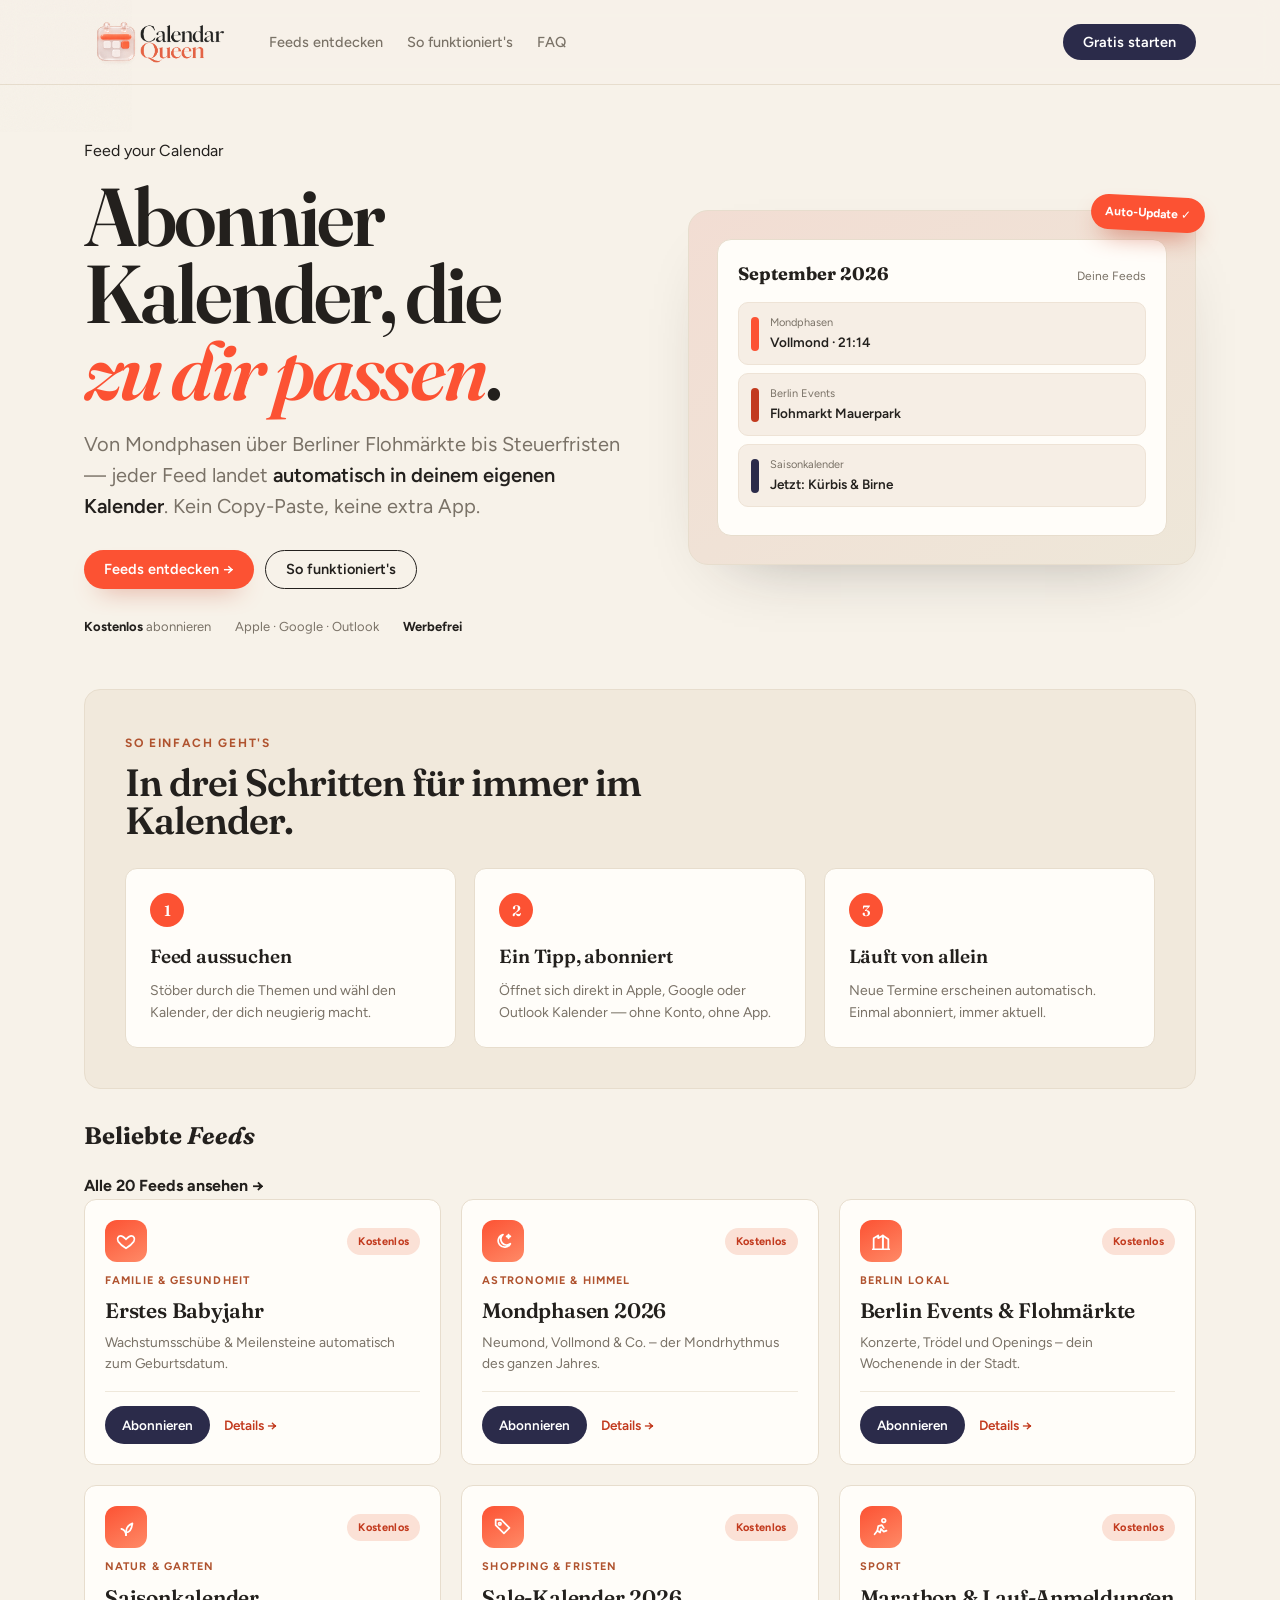
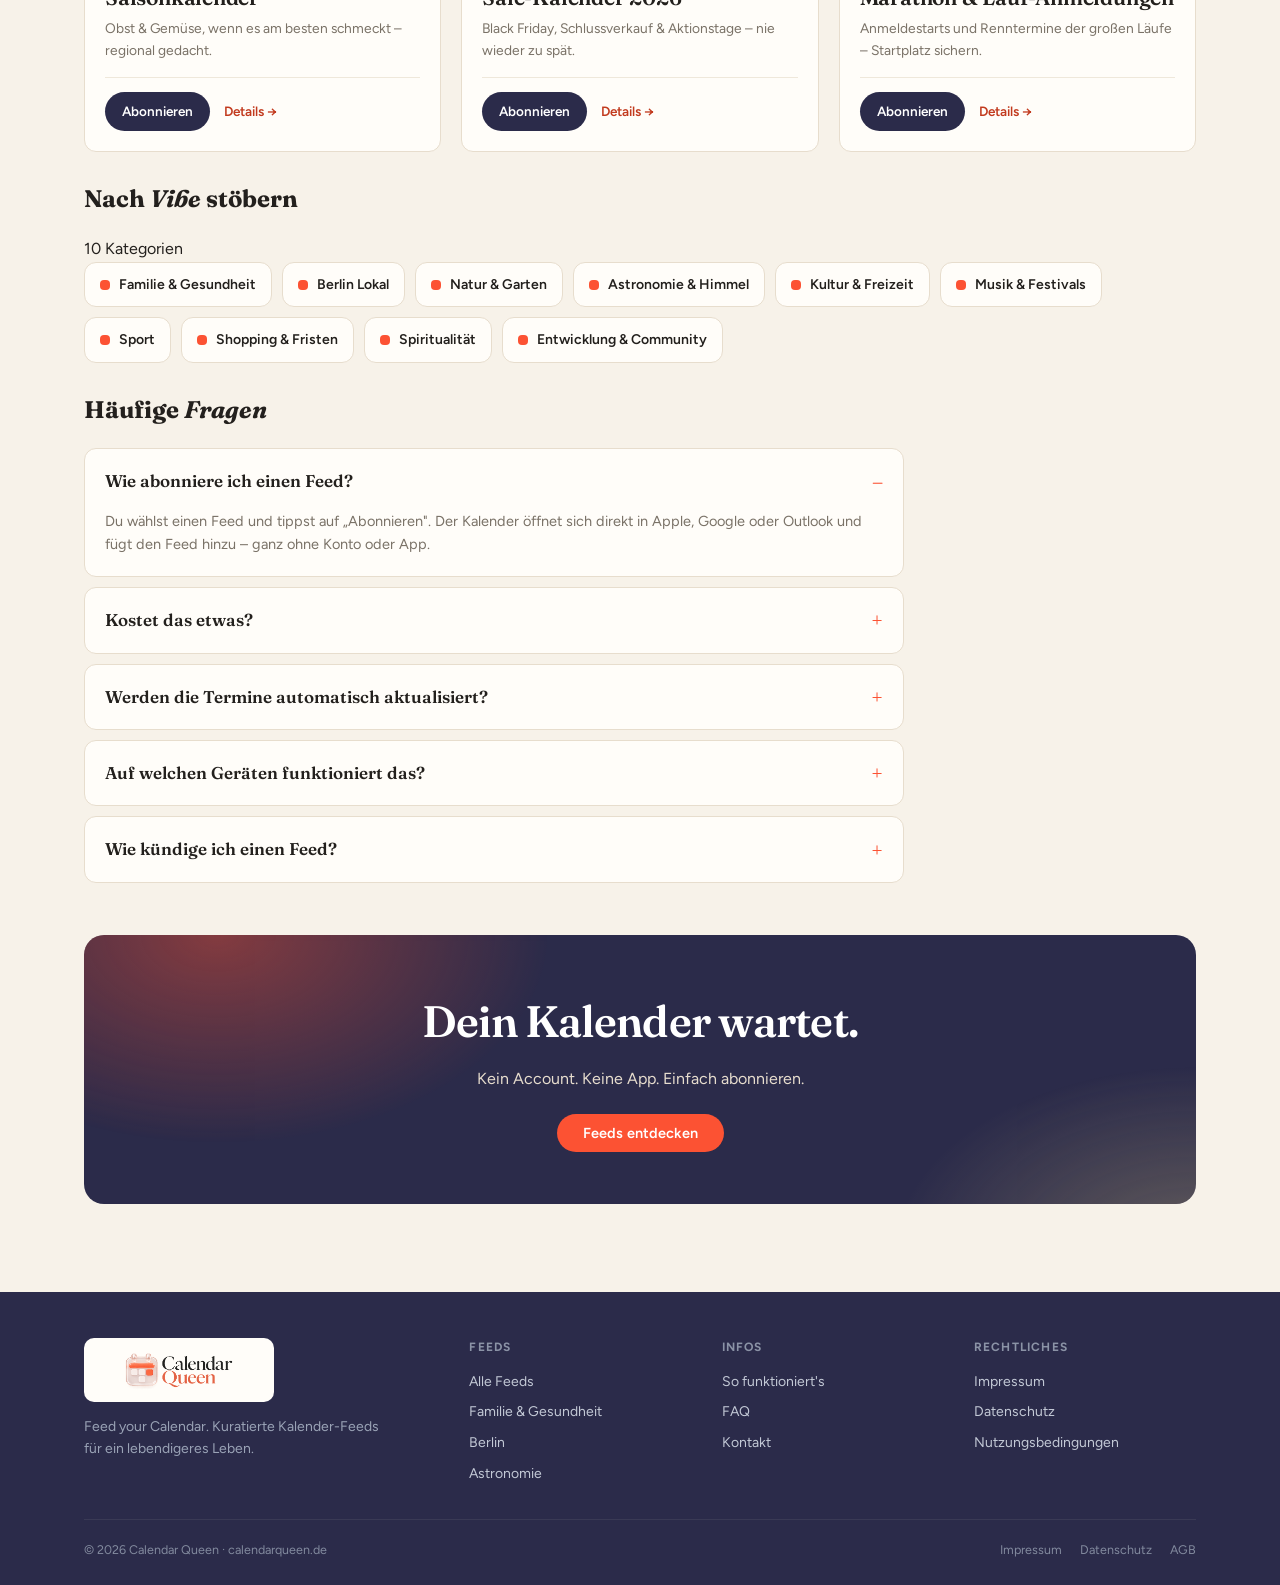
==== index.html @ 08e195e8 "update design to cream" ====
<!doctype html>
<html lang="de">
<head>
<meta charset="utf-8">
<meta name="viewport" content="width=device-width, initial-scale=1">
<title>Calendar Queen — Feed your Calendar</title>
<meta name="description" content="Calendar Queen: kuratierte, themenbezogene Kalender-Feeds zum Abonnieren – automatisch in Apple, Google oder Outlook Kalender.">
<link rel="preconnect" href="https://fonts.googleapis.com">
<link rel="preconnect" href="https://fonts.gstatic.com" crossorigin>
<link rel="stylesheet" href="https://fonts.googleapis.com/css2?family=Fraunces:ital,opsz,wght@0,9..144,400..600;1,9..144,400&family=Figtree:wght@400;500;600;700&display=swap">
<link rel="stylesheet" href="assets/style.css">
</head>
<body>

<header class="top">
  <div class="wrap top-in">
    <a class="brand" href="index.html"><img class="lockup" src="assets/logo.png" alt="Calendar Queen"></a>
    <nav class="main">
      <a href="feeds.html">Feeds entdecken</a>
      <a href="#how">So funktioniert's</a>
      <a href="#faq">FAQ</a>
    </nav>
    <span class="headcta"><a class="btn btn-indigo" href="feeds.html">Gratis starten</a></span>
  </div>
</header>

<!-- HERO -->
<section class="home-hero">
  <div class="wrap grid2">
    <div>
      <span class="eyebrow">Feed your Calendar</span>
      <h1>Abonnier Kalender, die <em>zu dir passen</em>.</h1>
      <p class="lede">Von Mondphasen über Berliner Flohmärkte bis Steuerfristen — jeder Feed landet <b>automatisch in deinem eigenen Kalender</b>. Kein Copy-Paste, keine extra App.</p>
      <div class="cta-row">
        <a class="btn btn-coral" href="feeds.html">Feeds entdecken →</a>
        <a class="btn btn-ghost" href="#how">So funktioniert's</a>
      </div>
      <div class="trust">
        <span><b>Kostenlos</b> abonnieren</span>
        <span>Apple · Google · Outlook</span>
        <span><b>Werbefrei</b></span>
      </div>
    </div>
    <div class="hero-visual">
      <span class="float">Auto-Update ✓</span>
      <div class="mini-cal">
        <div class="mc-head"><b>September 2026</b><span>Deine Feeds</span></div>
        <div class="ev"><span class="swatch" style="background:var(--coral)"></span><div><small>Mondphasen</small><p>Vollmond · 21:14</p></div></div>
        <div class="ev"><span class="swatch" style="background:var(--coral-ink)"></span><div><small>Berlin Events</small><p>Flohmarkt Mauerpark</p></div></div>
        <div class="ev"><span class="swatch" style="background:var(--indigo)"></span><div><small>Saisonkalender</small><p>Jetzt: Kürbis &amp; Birne</p></div></div>
      </div>
    </div>
  </div>
</section>

<!-- HOW -->
<section class="sec" id="how" style="padding-top:16px;">
  <div class="wrap">
    <div class="how">
      <div class="lead">
        <span class="kick">So einfach geht's</span>
        <h2 class="serif">In drei Schritten für immer im Kalender.</h2>
      </div>
      <div class="steps">
        <div class="step"><div class="num">1</div><h4>Feed aussuchen</h4><p>Stöber durch die Themen und wähl den Kalender, der dich neugierig macht.</p></div>
        <div class="step"><div class="num">2</div><h4>Ein Tipp, abonniert</h4><p>Öffnet sich direkt in Apple, Google oder Outlook Kalender — ohne Konto, ohne App.</p></div>
        <div class="step"><div class="num">3</div><h4>Läuft von allein</h4><p>Neue Termine erscheinen automatisch. Einmal abonniert, immer aktuell.</p></div>
      </div>
    </div>
  </div>
</section>

<!-- FEED PREVIEW -->
<section class="sec" style="padding-top:8px;">
  <div class="wrap">
    <div class="sec-head">
      <h2 class="serif">Beliebte <em>Feeds</em></h2>
      <a class="count" href="feeds.html"><b>Alle 20 Feeds ansehen →</b></a>
    </div>
    <div class="grid">
      <a class="fc" href="feed-detail.html">
        <div class="fc-top"><div class="fc-ico"><svg viewBox="0 0 24 24"><path d="M12 20s-6-3.8-8.5-7.5C1.8 9.7 3.3 6.5 6.4 6.5c1.8 0 3 1.2 5.6 3.6 2.6-2.4 3.8-3.6 5.6-3.6 3.1 0 4.6 3.2 2.9 6C18 16.2 12 20 12 20z"/></svg></div><span class="badge">Kostenlos</span></div>
        <span class="fc-cat">Familie &amp; Gesundheit</span><h3 class="serif">Erstes Babyjahr</h3>
        <p>Wachstumsschübe &amp; Meilensteine automatisch zum Geburtsdatum.</p>
        <div class="fc-actions"><span class="btn-sub">Abonnieren</span><span class="details">Details →</span></div>
      </a>
      <a class="fc" href="feeds.html">
        <div class="fc-top"><div class="fc-ico"><svg viewBox="0 0 24 24"><path d="M20 15a7 7 0 1 1-8-10 6 6 0 0 0 8 10z"/><path d="M18 5l.6 1.4L20 7l-1.4.6L18 9l-.6-1.4L16 7l1.4-.6z"/></svg></div><span class="badge">Kostenlos</span></div>
        <span class="fc-cat">Astronomie &amp; Himmel</span><h3 class="serif">Mondphasen 2026</h3>
        <p>Neumond, Vollmond &amp; Co. – der Mondrhythmus des ganzen Jahres.</p>
        <div class="fc-actions"><span class="btn-sub">Abonnieren</span><span class="details">Details →</span></div>
      </a>
      <a class="fc" href="feeds.html">
        <div class="fc-top"><div class="fc-ico"><svg viewBox="0 0 24 24"><path d="M4 21V9l5-3v3l5-3v15"/><path d="M14 21V6l6 4v11"/><path d="M3 21h18"/></svg></div><span class="badge">Kostenlos</span></div>
        <span class="fc-cat">Berlin Lokal</span><h3 class="serif">Berlin Events &amp; Flohmärkte</h3>
        <p>Konzerte, Trödel und Openings – dein Wochenende in der Stadt.</p>
        <div class="fc-actions"><span class="btn-sub">Abonnieren</span><span class="details">Details →</span></div>
      </a>
      <a class="fc" href="feeds.html">
        <div class="fc-top"><div class="fc-ico"><svg viewBox="0 0 24 24"><path d="M12 21c0-6 0-10 7-13-1 8-4 10-7 10z"/><path d="M12 21c0-4-2-6-5-7"/></svg></div><span class="badge">Kostenlos</span></div>
        <span class="fc-cat">Natur &amp; Garten</span><h3 class="serif">Saisonkalender</h3>
        <p>Obst &amp; Gemüse, wenn es am besten schmeckt – regional gedacht.</p>
        <div class="fc-actions"><span class="btn-sub">Abonnieren</span><span class="details">Details →</span></div>
      </a>
      <a class="fc" href="feeds.html">
        <div class="fc-top"><div class="fc-ico"><svg viewBox="0 0 24 24"><path d="M4 4h6l9 9-6 6-9-9z"/><circle cx="8.5" cy="8.5" r="1.4"/></svg></div><span class="badge">Kostenlos</span></div>
        <span class="fc-cat">Shopping &amp; Fristen</span><h3 class="serif">Sale-Kalender 2026</h3>
        <p>Black Friday, Schlussverkauf &amp; Aktionstage – nie wieder zu spät.</p>
        <div class="fc-actions"><span class="btn-sub">Abonnieren</span><span class="details">Details →</span></div>
      </a>
      <a class="fc" href="feeds.html">
        <div class="fc-top"><div class="fc-ico"><svg viewBox="0 0 24 24"><circle cx="15" cy="5" r="2"/><path d="M5 20l3-4 3 2 1-4 3 3 3-1"/><path d="M8 16l1-5 4-1 2 3"/></svg></div><span class="badge">Kostenlos</span></div>
        <span class="fc-cat">Sport</span><h3 class="serif">Marathon &amp; Lauf-Anmeldungen</h3>
        <p>Anmeldestarts und Renntermine der großen Läufe – Startplatz sichern.</p>
        <div class="fc-actions"><span class="btn-sub">Abonnieren</span><span class="details">Details →</span></div>
      </a>
    </div>
  </div>
</section>

<!-- CATEGORIES -->
<section class="sec" style="padding-top:8px;">
  <div class="wrap">
    <div class="sec-head"><h2 class="serif">Nach <em>Vibe</em> stöbern</h2><span class="count">10 Kategorien</span></div>
    <div class="catrow">
      <a class="cat" href="feeds.html"><span class="dot"></span><span>Familie &amp; Gesundheit</span></a>
      <a class="cat" href="feeds.html"><span class="dot"></span><span>Berlin Lokal</span></a>
      <a class="cat" href="feeds.html"><span class="dot"></span><span>Natur &amp; Garten</span></a>
      <a class="cat" href="feeds.html"><span class="dot"></span><span>Astronomie &amp; Himmel</span></a>
      <a class="cat" href="feeds.html"><span class="dot"></span><span>Kultur &amp; Freizeit</span></a>
      <a class="cat" href="feeds.html"><span class="dot"></span><span>Musik &amp; Festivals</span></a>
      <a class="cat" href="feeds.html"><span class="dot"></span><span>Sport</span></a>
      <a class="cat" href="feeds.html"><span class="dot"></span><span>Shopping &amp; Fristen</span></a>
      <a class="cat" href="feeds.html"><span class="dot"></span><span>Spiritualität</span></a>
      <a class="cat" href="feeds.html"><span class="dot"></span><span>Entwicklung &amp; Community</span></a>
    </div>
  </div>
</section>

<!-- FAQ -->
<section class="sec" id="faq" style="padding-top:8px;">
  <div class="wrap">
    <div class="sec-head"><h2 class="serif">Häufige <em>Fragen</em></h2></div>
    <div class="faq">
      <details open><summary>Wie abonniere ich einen Feed?</summary><p>Du wählst einen Feed und tippst auf „Abonnieren". Der Kalender öffnet sich direkt in Apple, Google oder Outlook und fügt den Feed hinzu – ganz ohne Konto oder App.</p></details>
      <details><summary>Kostet das etwas?</summary><p>Nein. Alle Feeds von Calendar Queen sind kostenlos abonnierbar und werbefrei.</p></details>
      <details><summary>Werden die Termine automatisch aktualisiert?</summary><p>Ja. Sobald du einen Feed abonniert hast, erscheinen neue und aktualisierte Termine automatisch in deinem Kalender – du musst nichts weiter tun.</p></details>
      <details><summary>Auf welchen Geräten funktioniert das?</summary><p>Überall, wo dein Kalender läuft: iPhone, iPad, Mac, Android, Windows und im Web. Ein einmal abonnierter Feed synchronisiert sich über all deine Geräte.</p></details>
      <details><summary>Wie kündige ich einen Feed?</summary><p>Du entfernst den abonnierten Kalender einfach in den Einstellungen deiner Kalender-App. Es entstehen keine Kosten und keine Kündigungsfristen.</p></details>
    </div>
  </div>
</section>

<!-- CTA -->
<section class="sec" style="padding-block:8px 44px;">
  <div class="wrap">
    <div class="cta">
      <h2 class="serif">Dein Kalender wartet.</h2>
      <p>Kein Account. Keine App. Einfach abonnieren.</p>
      <a class="btn btn-coral" href="feeds.html">Feeds entdecken</a>
    </div>
  </div>
</section>

<footer class="site">
  <div class="wrap">
    <div class="fgrid">
      <div>
        <div class="brand"><img class="lockup" src="assets/logo.png" alt="Calendar Queen"></div>
        <p class="tag">Feed your Calendar. Kuratierte Kalender-Feeds für ein lebendigeres Leben.</p>
      </div>
      <div><h4>Feeds</h4><ul><li><a href="feeds.html">Alle Feeds</a></li><li><a href="feeds.html">Familie &amp; Gesundheit</a></li><li><a href="feeds.html">Berlin</a></li><li><a href="feeds.html">Astronomie</a></li></ul></div>
      <div><h4>Infos</h4><ul><li><a href="#how">So funktioniert's</a></li><li><a href="#faq">FAQ</a></li><li><a href="mailto:hallo@calendarqueen.de">Kontakt</a></li></ul></div>
      <div><h4>Rechtliches</h4><ul><li><a href="impressum.html">Impressum</a></li><li><a href="datenschutz.html">Datenschutz</a></li><li><a href="nutzungsbedingungen.html">Nutzungsbedingungen</a></li></ul></div>
    </div>
    <div class="fbottom">
      <span>© 2026 Calendar Queen · calendarqueen.de</span>
      <nav><a href="impressum.html">Impressum</a><a href="datenschutz.html">Datenschutz</a><a href="nutzungsbedingungen.html">AGB</a></nav>
    </div>
  </div>
</footer>

</body>
</html>
---- assets/style.css ----
:root{
    --bg:#f7f2e9; --surface:#fffdf9;
    --ink:#23201d; --muted:#7a7267;
    --coral:#fc5233; --coral-ink:#c23a1e; --coral-pale:#fbe1d6;
    --indigo:#2b2b4a;
    --accent-ink:#b0532f;
    --hair:#e7ddcd; --line:#efe8db;
    --grain:url("data:image/svg+xml,%3Csvg xmlns='http://www.w3.org/2000/svg'%3E%3Cfilter id='n'%3E%3CfeTurbulence type='fractalNoise' baseFrequency='0.9' numOctaves='2' stitchTiles='stitch'/%3E%3C/filter%3E%3Crect width='120' height='120' filter='url(%23n)'/%3E%3C/svg%3E");
  }
  *{box-sizing:border-box;}
  html{scroll-behavior:smooth;}
  body{margin:0;background:var(--bg);color:var(--ink);font-family:"Figtree",system-ui,sans-serif;line-height:1.55;-webkit-font-smoothing:antialiased;}
  body::after{content:"";position:fixed;inset:0;pointer-events:none;z-index:9999;opacity:.035;mix-blend-mode:multiply;background:var(--grain);}
  a{color:inherit;text-decoration:none;}
  img{max-width:100%;}
  .wrap{max-width:1160px;margin:0 auto;padding-inline:24px;}
  .serif{font-family:"Fraunces",Georgia,serif;}
  :focus-visible{outline:2.5px solid var(--coral);outline-offset:3px;border-radius:4px;}

  .btn{display:inline-flex;align-items:center;justify-content:center;gap:.5em;font-weight:600;font-size:14.5px;padding:11px 20px;border-radius:999px;border:none;cursor:pointer;font-family:inherit;line-height:1;}
  .btn-indigo{background:var(--indigo);color:#fff;}
  .btn-ghost{background:transparent;border:1.5px solid var(--ink);color:var(--ink);}
  .btn-ghost:hover{background:var(--ink);color:var(--bg);}

  /* Header */
  header.top{position:sticky;top:0;z-index:40;background:color-mix(in srgb,var(--bg) 86%,transparent);backdrop-filter:blur(10px);-webkit-backdrop-filter:blur(10px);border-bottom:1px solid var(--hair);}
  .top-in{display:flex;align-items:center;gap:16px;height:84px;}
  .brand{display:flex;align-items:center;}
  .brand .lockup{height:60px;width:auto;display:block;}
  nav.main{display:flex;gap:24px;margin-left:16px;font-size:14.5px;font-weight:500;color:var(--muted);}
  nav.main a.active{color:var(--ink);font-weight:600;}
  nav.main a:hover{color:var(--ink);}
  .headcta{margin-left:auto;}

  /* Hero */
  .hero{padding-block:56px 20px;max-width:820px;}
  .hero .eyebrow{font-size:12px;letter-spacing:.2em;text-transform:uppercase;font-weight:700;color:var(--accent-ink);margin:0 0 16px;display:inline-flex;align-items:center;gap:10px;}
  .hero .eyebrow::before{content:"";width:26px;height:2px;background:var(--coral);border-radius:2px;}
  .hero h1{font-family:"Fraunces",serif;font-weight:600;font-size:clamp(44px,7vw,84px);line-height:.96;letter-spacing:-.03em;margin:0 0 18px;text-wrap:balance;}
  .hero h1 em{font-style:italic;color:var(--coral);}
  .hero p.lede{font-size:clamp(17px,2.1vw,21px);color:var(--muted);max-width:40ch;margin:0 0 26px;}
  .searchbar{display:flex;align-items:center;gap:12px;max-width:560px;background:var(--surface);border:1.5px solid var(--ink);border-radius:999px;padding:9px 9px 9px 22px;}
  .searchbar:focus-within{border-color:var(--coral);}
  .searchbar svg{color:var(--ink);flex:none;}
  .searchbar input{flex:1;border:none;outline:none;background:transparent;font:inherit;font-size:16px;color:var(--ink);min-width:0;}
  .searchbar input::placeholder{color:#a49a8c;}
  .searchbar .btn{padding:11px 22px;}

  /* Jump chips */
  .jumpbar{position:sticky;top:84px;z-index:30;background:color-mix(in srgb,var(--bg) 90%,transparent);backdrop-filter:blur(8px);-webkit-backdrop-filter:blur(8px);border-bottom:1px solid var(--line);margin-top:20px;}
  .chips{display:flex;gap:9px;overflow-x:auto;padding-block:14px;scrollbar-width:none;}
  .chips::-webkit-scrollbar{display:none;}
  .chip{white-space:nowrap;font-size:13.5px;font-weight:600;padding:8px 15px;border-radius:999px;background:transparent;border:1.5px solid var(--hair);color:var(--muted);cursor:pointer;transition:all .14s ease;}
  .chip:hover{border-color:var(--ink);color:var(--ink);}
  .chip.on{background:var(--ink);border-color:var(--ink);color:var(--bg);}

  /* Section */
  .rowsec{padding-block:40px 8px;scroll-margin-top:158px;}
  .rowsec.hidden{display:none;}
  .row-head{margin-bottom:20px;}
  .row-head .rnum{font-family:"Fraunces",serif;font-size:13px;font-weight:600;color:var(--accent-ink);letter-spacing:.06em;text-transform:uppercase;}
  .row-head h2{font-family:"Fraunces",serif;font-weight:600;font-size:clamp(24px,3vw,36px);letter-spacing:-.02em;margin:4px 0 0;line-height:1;}
  .row-head .rsub{color:var(--muted);font-size:15px;margin:8px 0 0;max-width:56ch;}

  .egrid{display:grid;grid-template-columns:repeat(3,1fr);gap:20px;}
  .feat{display:grid;grid-template-columns:1.5fr 1fr;gap:20px;}
  .feat-col{display:grid;grid-template-rows:1fr 1fr;gap:20px;}

  /* Editorial card */
  .ec{display:flex;flex-direction:column;background:var(--surface);border:1px solid var(--hair);border-radius:12px;overflow:hidden;transition:transform .18s ease,border-color .18s ease;}
  .ec:hover{transform:translateY(-3px);border-color:var(--ink);}
  .ec .illu{position:relative;aspect-ratio:16/10;overflow:hidden;}
  .ec .illu svg{position:absolute;inset:0;width:100%;height:100%;transition:transform .3s ease;}
  .ec:hover .illu svg{transform:scale(1.045);}
  .ec .illu::after{content:"";position:absolute;inset:0;background:var(--grain);opacity:.11;mix-blend-mode:multiply;pointer-events:none;}
  .ec-body{padding:18px 20px 18px;display:flex;flex-direction:column;gap:7px;flex:1;}
  .ec-cat{font-size:11px;letter-spacing:.1em;text-transform:uppercase;font-weight:700;color:var(--accent-ink);}
  .ec h3{font-family:"Fraunces",serif;font-weight:600;font-size:21px;letter-spacing:-.01em;margin:0;line-height:1.08;}
  .ec h3 a:hover{color:var(--coral);}
  .ec p{font-size:13.8px;color:var(--muted);margin:0;flex:1;}
  .ec-foot{display:flex;align-items:center;justify-content:space-between;gap:10px;margin-top:8px;}
  .ec-meta{font-size:12px;color:#a49a8c;font-weight:500;}
  .ec-add{font-size:13px;font-weight:700;color:var(--coral-ink);white-space:nowrap;}
  .ec-add:hover{color:var(--coral);}

  .ec--wide .illu{aspect-ratio:16/9;}
  .ec--wide .ec-body{padding:24px 26px 24px;}
  .ec--wide h3{font-size:clamp(24px,2.6vw,32px);}
  .ec--wide p{font-size:15px;max-width:44ch;}

  .ec--row{flex-direction:row;}
  .ec--row .illu{width:38%;flex:none;aspect-ratio:auto;min-height:100%;}
  .ec--row .ec-body{padding:16px 18px;}
  .ec--row h3{font-size:18px;}
  .ec--row p{font-size:13px;}

  @media (prefers-reduced-motion:reduce){ .ec,.ec .illu svg{transition:none;} }

  /* Empty / suggest / cta / footer */
  .empty{display:none;text-align:center;padding:60px 20px;color:var(--muted);}
  .empty.show{display:block;}
  .empty b{color:var(--ink);font-family:"Fraunces",serif;font-size:20px;display:block;margin-bottom:10px;}
  .empty a{color:var(--coral-ink);font-weight:700;cursor:pointer;text-decoration:underline;}

  .suggest{background:var(--surface);border:1px solid var(--hair);border-radius:16px;padding:34px 32px;display:flex;align-items:center;gap:24px;flex-wrap:wrap;margin-top:40px;}
  .suggest .stext{flex:1;min-width:240px;}
  .suggest h3{font-family:"Fraunces",serif;font-weight:600;font-size:24px;margin:0 0 6px;letter-spacing:-.01em;}
  .suggest p{margin:0;color:var(--muted);font-size:15px;}

  .cta{margin-block:44px;border-radius:20px;background:var(--indigo);color:#fff;padding:52px 40px;text-align:center;position:relative;overflow:hidden;}
  .cta::before{content:"";position:absolute;inset:0;opacity:.85;background:radial-gradient(50% 130% at 12% 0%,rgba(252,82,51,.5),transparent 60%),radial-gradient(46% 120% at 100% 120%,rgba(242,217,140,.35),transparent 60%);}
  .cta>*{position:relative;}
  .cta h2{font-family:"Fraunces",serif;font-weight:600;font-size:clamp(28px,4vw,44px);letter-spacing:-.02em;margin:0 0 12px;}
  .cta p{margin:0 auto 22px;color:#e7ddce;font-size:16px;max-width:40ch;}
  .cta .btn-coral{background:var(--coral);color:#fff;padding:12px 26px;border-radius:999px;font-weight:600;}

  footer.site{background:var(--indigo);color:#c3c9d6;padding-block:46px 26px;}
  footer.site .fgrid{display:grid;grid-template-columns:1.6fr 1fr 1fr 1fr;gap:30px;}
  footer.site .brand{margin-bottom:14px;display:flex;}
  footer.site .brand .lockup{height:52px;}
  footer.site .tag{font-size:14px;color:#9aa3b6;max-width:34ch;}
  footer.site h4{font-size:12px;letter-spacing:.1em;text-transform:uppercase;color:#8b93a6;margin:0 0 14px;}
  footer.site ul{list-style:none;margin:0;padding:0;display:flex;flex-direction:column;gap:9px;font-size:14px;}
  footer.site a:hover{color:#fff;}
  footer.site .fbottom{margin-top:34px;padding-top:20px;border-top:1px solid #3a3a55;display:flex;justify-content:space-between;gap:14px;flex-wrap:wrap;font-size:12.5px;color:#828a9e;}
  footer.site .fbottom nav{display:flex;gap:18px;}

  @media (max-width:900px){
    nav.main{display:none;}
    .egrid{grid-template-columns:repeat(2,1fr);}
    .feat{grid-template-columns:1fr;}
    .feat-col{grid-template-rows:none;grid-template-columns:1fr 1fr;}
    footer.site .fgrid{grid-template-columns:1fr 1fr;}
  }
  @media (max-width:560px){
    .wrap{padding-inline:16px;}
    .egrid{grid-template-columns:1fr;}
    .feat-col{grid-template-columns:1fr;}
    .ec--row{flex-direction:column;}
    .ec--row .illu{width:100%;aspect-ratio:16/10;min-height:0;}
    .top-in{height:66px;}
    .brand .lockup{height:42px;}
    .jumpbar{top:66px;}
    .headcta .btn{padding:9px 14px;font-size:13px;}
    footer.site .fgrid{grid-template-columns:1fr;}
  }


/* ===================================================================
   Calendar Queen — shared pages, adapted to the editorial feeds design
   =================================================================== */

/* Keep the supplied logo crisp at the new lockup proportions. */
.brand .lockup{object-fit:contain;object-position:left center;}

/* Homepage */
.home-hero{padding-block:54px 36px;}
.home-hero .grid2{display:grid;grid-template-columns:1.04fr .96fr;gap:54px;align-items:center;}
.home-hero h1{font-family:"Fraunces",serif;font-weight:600;font-size:clamp(46px,6.7vw,82px);line-height:.94;letter-spacing:-.035em;margin:14px 0 20px;text-wrap:balance;}
.home-hero h1 em{font-style:italic;color:var(--coral);}
.home-hero .lede{font-size:clamp(17px,2vw,20px);color:var(--muted);max-width:44ch;margin:0 0 28px;}
.home-hero .lede b{color:var(--ink);font-weight:600;}
.home-hero .cta-row{display:flex;gap:11px;flex-wrap:wrap;}
.home-hero .btn-coral{background:var(--coral);color:#fff;box-shadow:0 12px 26px -16px var(--coral-ink);}
.home-hero .btn-coral:hover{background:var(--coral-ink);}
.hero-visual{position:relative;background:linear-gradient(145deg,#f2ddd3,#eee7d9);border:1px solid var(--hair);border-radius:20px;padding:28px;box-shadow:0 28px 70px -46px rgba(35,32,29,.45);}
.hero-visual .mini-cal{background:var(--surface);border:1px solid var(--hair);border-radius:14px;padding:20px;}
.hero-visual .mc-head{display:flex;align-items:baseline;justify-content:space-between;gap:16px;margin-bottom:14px;}
.hero-visual .mc-head b{font-family:"Fraunces",serif;font-size:18px;}
.hero-visual .mc-head span{font-size:12px;color:var(--muted);}
.hero-visual .ev{display:flex;align-items:center;gap:11px;padding:11px 12px;border-radius:10px;background:#f6eee5;margin-bottom:8px;border:1px solid #eee3d6;}
.hero-visual .ev .swatch{width:8px;height:34px;border-radius:5px;flex:none;}
.hero-visual .ev small{display:block;font-size:11px;color:var(--muted);}
.hero-visual .ev p{margin:1px 0 0;font-size:13.5px;font-weight:600;}
.hero-visual .float{position:absolute;top:-15px;right:-10px;background:var(--coral);color:#fff;font-size:12px;font-weight:700;padding:8px 14px;border-radius:999px;box-shadow:0 12px 26px -12px var(--coral-ink);transform:rotate(3deg);}
.trust{display:flex;gap:24px;flex-wrap:wrap;margin-top:28px;color:var(--muted);font-size:13px;}
.trust b{color:var(--ink);}

/* Shared cards used by homepage and feed detail */
.grid{display:grid;grid-template-columns:repeat(3,1fr);gap:20px;}
.fc{display:flex;flex-direction:column;gap:10px;background:var(--surface);border:1px solid var(--hair);border-radius:12px;padding:20px;transition:transform .18s ease,border-color .18s ease,box-shadow .18s ease;}
a.fc{color:inherit;}
.fc:hover{transform:translateY(-3px);border-color:var(--ink);box-shadow:0 18px 40px -28px rgba(35,32,29,.35);}
.fc-top{display:flex;align-items:center;justify-content:space-between;}
.fc-ico{width:42px;height:42px;border-radius:12px;background:linear-gradient(150deg,var(--coral),#ff8a67);display:grid;place-items:center;}
.fc-ico svg{width:22px;height:22px;stroke:#fff;fill:none;stroke-width:1.9;stroke-linecap:round;stroke-linejoin:round;}
.badge{font-size:11px;font-weight:700;letter-spacing:.03em;color:var(--coral-ink);background:var(--coral-pale);padding:5px 11px;border-radius:999px;}
.fc-cat{font-size:11px;font-weight:700;letter-spacing:.1em;text-transform:uppercase;color:var(--accent-ink);}
.fc h3{font-family:"Fraunces",serif;font-weight:600;font-size:21px;letter-spacing:-.01em;margin:0;line-height:1.08;}
.fc h3 a:hover{color:var(--coral);}
.fc p{font-size:13.8px;color:var(--muted);margin:0;flex:1;}
.fc-actions{display:flex;align-items:center;gap:14px;margin-top:6px;padding-top:14px;border-top:1px solid var(--line);}
.btn-sub{background:var(--indigo);color:#fff;font-weight:600;font-size:13.5px;padding:9px 17px;border-radius:999px;border:none;cursor:pointer;font-family:inherit;}
.btn-sub:hover{background:#1f1f38;}
.details{font-size:13.5px;font-weight:600;color:var(--coral-ink);cursor:pointer;}
.details:hover{text-decoration:underline;color:var(--coral);}

.catrow{display:flex;flex-wrap:wrap;gap:10px;}
.cat{display:inline-flex;align-items:center;gap:9px;background:var(--surface);border:1px solid var(--hair);border-radius:12px;padding:11px 15px;cursor:pointer;transition:all .14s ease;}
.cat:hover{border-color:var(--ink);transform:translateY(-2px);}
.cat .dot{width:10px;height:10px;border-radius:4px;background:var(--coral);flex:none;}
.cat span{font-size:14px;font-weight:600;}

/* How-it-works panel */
.how{background:#f1e9dc;border:1px solid var(--hair);border-radius:16px;padding:40px;}
.how .lead .kick{color:var(--accent-ink);font-weight:700;font-size:12px;letter-spacing:.14em;text-transform:uppercase;}
.how h2{font-family:"Fraunces",serif;font-weight:600;font-size:clamp(26px,3.2vw,38px);letter-spacing:-.025em;margin:10px 0 0;max-width:22ch;line-height:1;}
.steps{display:grid;grid-template-columns:repeat(3,1fr);gap:18px;margin-top:28px;}
.step{background:var(--surface);border:1px solid var(--hair);border-radius:12px;padding:24px;}
.step .num{font-family:"Fraunces",serif;font-weight:600;font-size:15px;width:34px;height:34px;border-radius:50%;display:grid;place-items:center;background:var(--coral);color:#fff;margin-bottom:15px;}
.step h4{font-family:"Fraunces",serif;font-weight:600;font-size:19px;margin:0 0 8px;letter-spacing:-.01em;}
.step p{margin:0;font-size:14px;color:var(--muted);}

/* FAQ */
.faq{display:flex;flex-direction:column;gap:10px;max-width:820px;}
.faq details{background:var(--surface);border:1px solid var(--hair);border-radius:12px;padding:3px 20px;}
.faq summary{cursor:pointer;list-style:none;padding:16px 0;font-family:"Fraunces",serif;font-weight:600;font-size:17px;display:flex;justify-content:space-between;align-items:center;gap:12px;}
.faq summary::-webkit-details-marker{display:none;}
.faq summary::after{content:"+";color:var(--coral);font-size:22px;font-weight:400;line-height:1;}
.faq details[open] summary::after{content:"–";}
.faq details p{margin:0 0 18px;color:var(--muted);font-size:14.5px;}

/* Feed detail */
.crumbs{font-size:13px;color:var(--muted);padding-block:20px 4px;}
.crumbs a:hover{color:var(--ink);}
.crumbs span{color:var(--coral-ink);font-weight:600;}
.detail-hero{display:grid;grid-template-columns:1.25fr .75fr;gap:46px;align-items:start;padding-block:20px 12px;}
.dh-ico{width:72px;height:72px;border-radius:16px;background:linear-gradient(150deg,var(--coral),#ff8a67);display:grid;place-items:center;margin-bottom:18px;box-shadow:0 18px 36px -18px var(--coral-ink);}
.dh-ico svg{width:36px;height:36px;stroke:#fff;fill:none;stroke-width:1.8;stroke-linecap:round;stroke-linejoin:round;}
.detail-hero h1{font-family:"Fraunces",serif;font-weight:600;font-size:clamp(38px,5vw,62px);letter-spacing:-.03em;line-height:.98;margin:8px 0 14px;}
.detail-hero .lede{font-size:17px;color:var(--muted);max-width:50ch;margin:0 0 18px;}
.tagline-row{display:flex;gap:10px;align-items:center;margin-bottom:8px;}
.subscribe-card{background:var(--surface);border:1px solid var(--hair);border-radius:16px;padding:24px;box-shadow:0 26px 60px -44px rgba(35,32,29,.42);position:sticky;top:104px;}
.subscribe-card h3{font-family:"Fraunces",serif;font-weight:600;font-size:22px;margin:0 0 4px;}
.subscribe-card .sub-note{font-size:13px;color:var(--muted);margin:0 0 18px;}
.sub-btns{display:flex;flex-direction:column;gap:9px;}
.sub-btns a{display:flex;align-items:center;gap:11px;border:1px solid var(--hair);border-radius:10px;padding:12px 14px;font-weight:600;font-size:14.5px;transition:all .14s ease;}
.sub-btns a:hover{border-color:var(--coral);background:var(--coral-pale);}
.sub-btns a .k{width:26px;height:26px;border-radius:7px;background:#f1e9dc;display:grid;place-items:center;font-size:13px;color:var(--accent-ink);flex:none;}
.webcal{margin-top:16px;padding-top:16px;border-top:1px solid var(--line);}
.webcal label{font-size:11px;letter-spacing:.08em;text-transform:uppercase;color:var(--muted);font-weight:700;}
.webcal .row{display:flex;gap:8px;margin-top:8px;}
.webcal input{flex:1;min-width:0;border:1px solid var(--hair);border-radius:10px;padding:9px 12px;font:inherit;font-size:13px;color:var(--muted);background:var(--bg);}
.detail-body{padding-block:20px 8px;}
.entries{display:flex;flex-direction:column;gap:10px;max-width:760px;}
.entry{display:flex;gap:16px;align-items:center;background:var(--surface);border:1px solid var(--hair);border-radius:12px;padding:14px 18px;}
.entry .date{text-align:center;flex:none;width:54px;}
.entry .date b{display:block;font-family:"Fraunces",serif;font-size:21px;line-height:1;color:var(--coral-ink);}
.entry .date small{font-size:11px;text-transform:uppercase;letter-spacing:.06em;color:var(--muted);}
.entry .etext h4{margin:0 0 2px;font-size:15px;font-weight:600;}
.entry .etext p{margin:0;font-size:13px;color:var(--muted);}

/* Legal */
.legal{max-width:760px;padding-block:42px 56px;}
.legal .note{background:var(--coral-pale);border:1px solid #f3c9ba;color:var(--coral-ink);border-radius:12px;padding:12px 16px;font-size:13.5px;margin-bottom:30px;}
.legal h1{font-family:"Fraunces",serif;font-weight:600;font-size:clamp(32px,5vw,52px);letter-spacing:-.025em;margin:0 0 8px;}
.legal .updated{color:var(--muted);font-size:13px;margin:0 0 26px;}
.legal h2{font-family:"Fraunces",serif;font-weight:600;font-size:22px;margin:30px 0 10px;letter-spacing:-.01em;}
.legal p,.legal li{color:var(--muted);font-size:15px;line-height:1.65;}
.legal p{margin:0 0 12px;}
.legal ul{padding-left:20px;margin:0 0 12px;}
.legal a{color:var(--coral-ink);text-decoration:underline;}

/* Footer: use the supplied logo with a light treatment so it remains readable. */
footer.site .brand .lockup{display:none;}
footer.site .brand{width:190px;height:64px;background:var(--surface);border-radius:10px;padding:7px 10px;position:relative;overflow:hidden;}
footer.site .brand::after{content:"";position:absolute;inset:7px 10px;background:url("logo.png") center/contain no-repeat;filter:none;}
footer.site .tag{margin-top:12px;}

/* Responsive */
@media (max-width:900px){
  .grid{grid-template-columns:repeat(2,1fr);}
  .steps{grid-template-columns:1fr;}
  .home-hero .grid2{grid-template-columns:1fr;gap:34px;}
  .detail-hero{grid-template-columns:1fr;}
  .subscribe-card{position:static;}
  footer.site .fgrid{grid-template-columns:1fr 1fr;}
}
@media (max-width:560px){
  .wrap{padding-inline:16px;}
  .grid{grid-template-columns:1fr;}
  .top-in{height:66px;gap:10px;}
  .brand .lockup{height:42px;}
  .jumpbar{top:66px;}
  .home-hero{padding-top:40px;}
  .home-hero h1{font-size:clamp(42px,13vw,60px);}
  .hero-visual{padding:18px;}
  .trust{gap:12px 18px;}
  .how{padding:28px 22px;}
  footer.site .fgrid{grid-template-columns:1fr;}
}
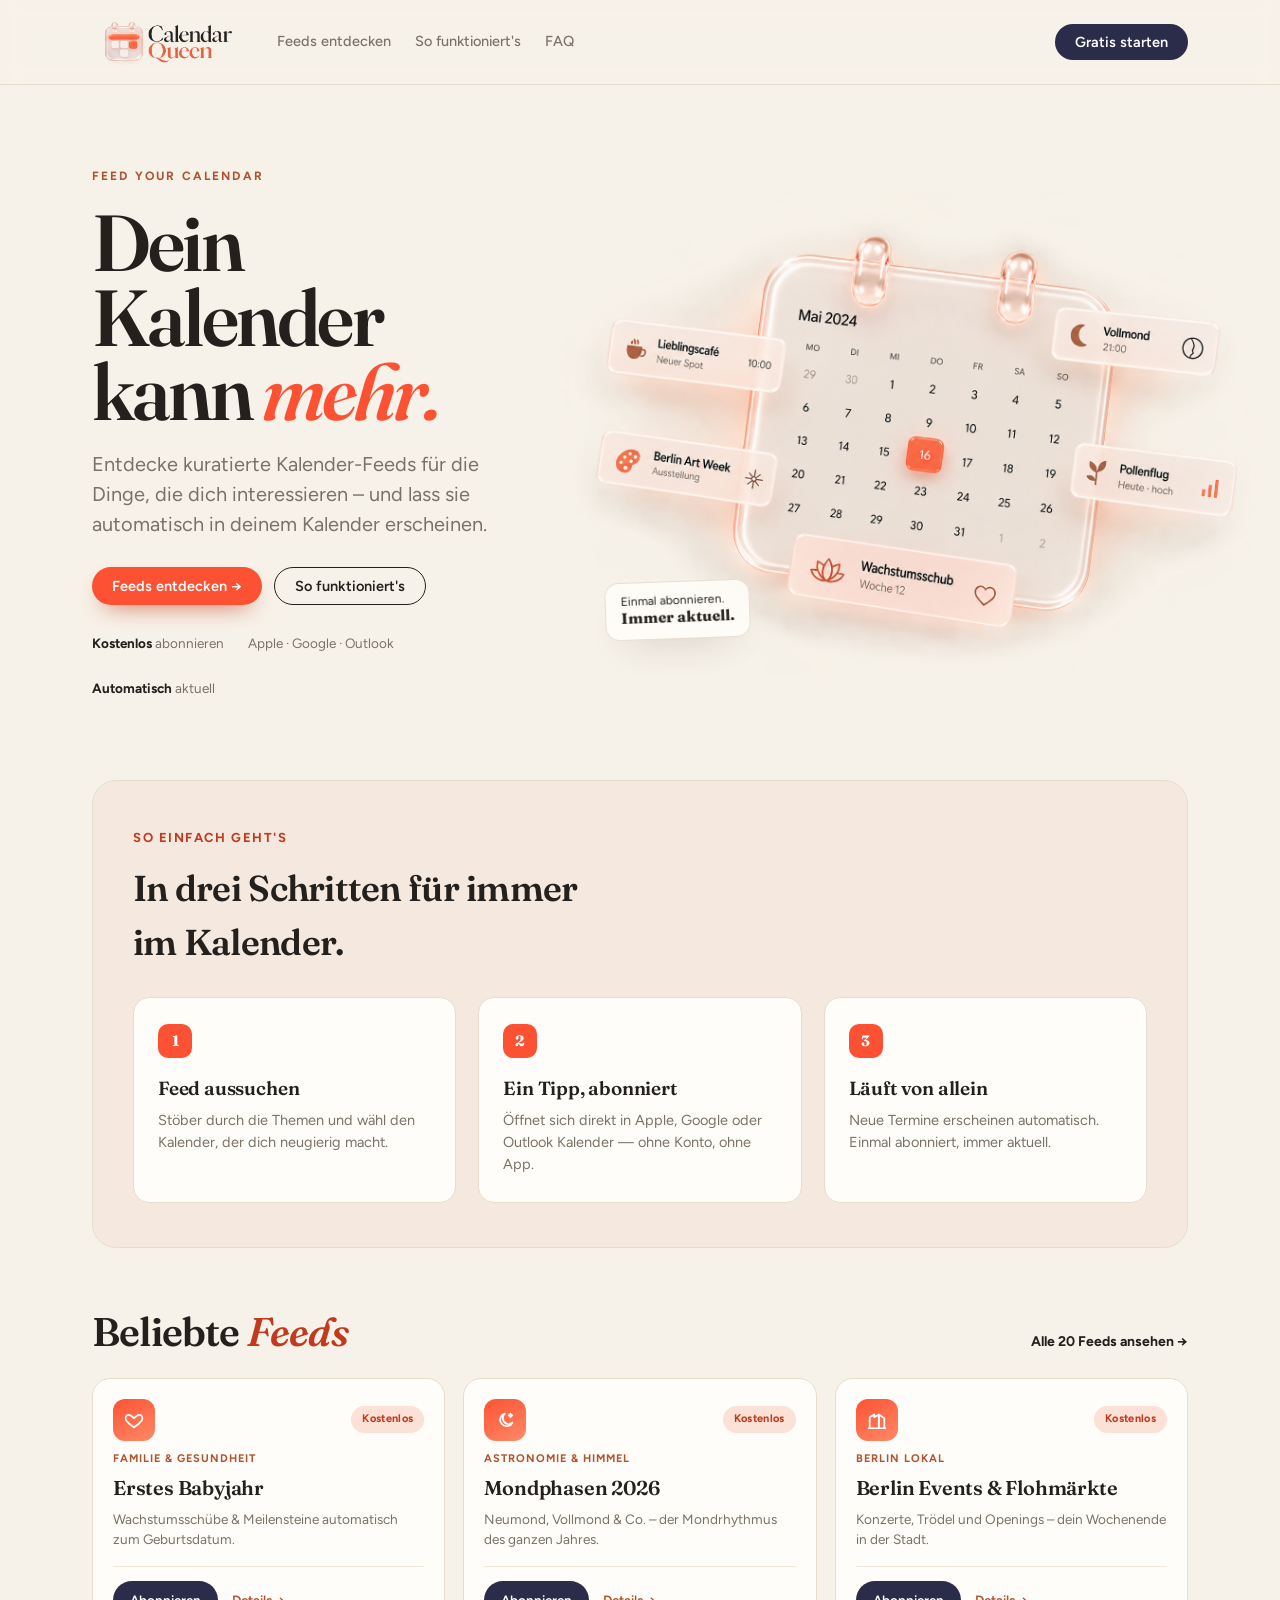
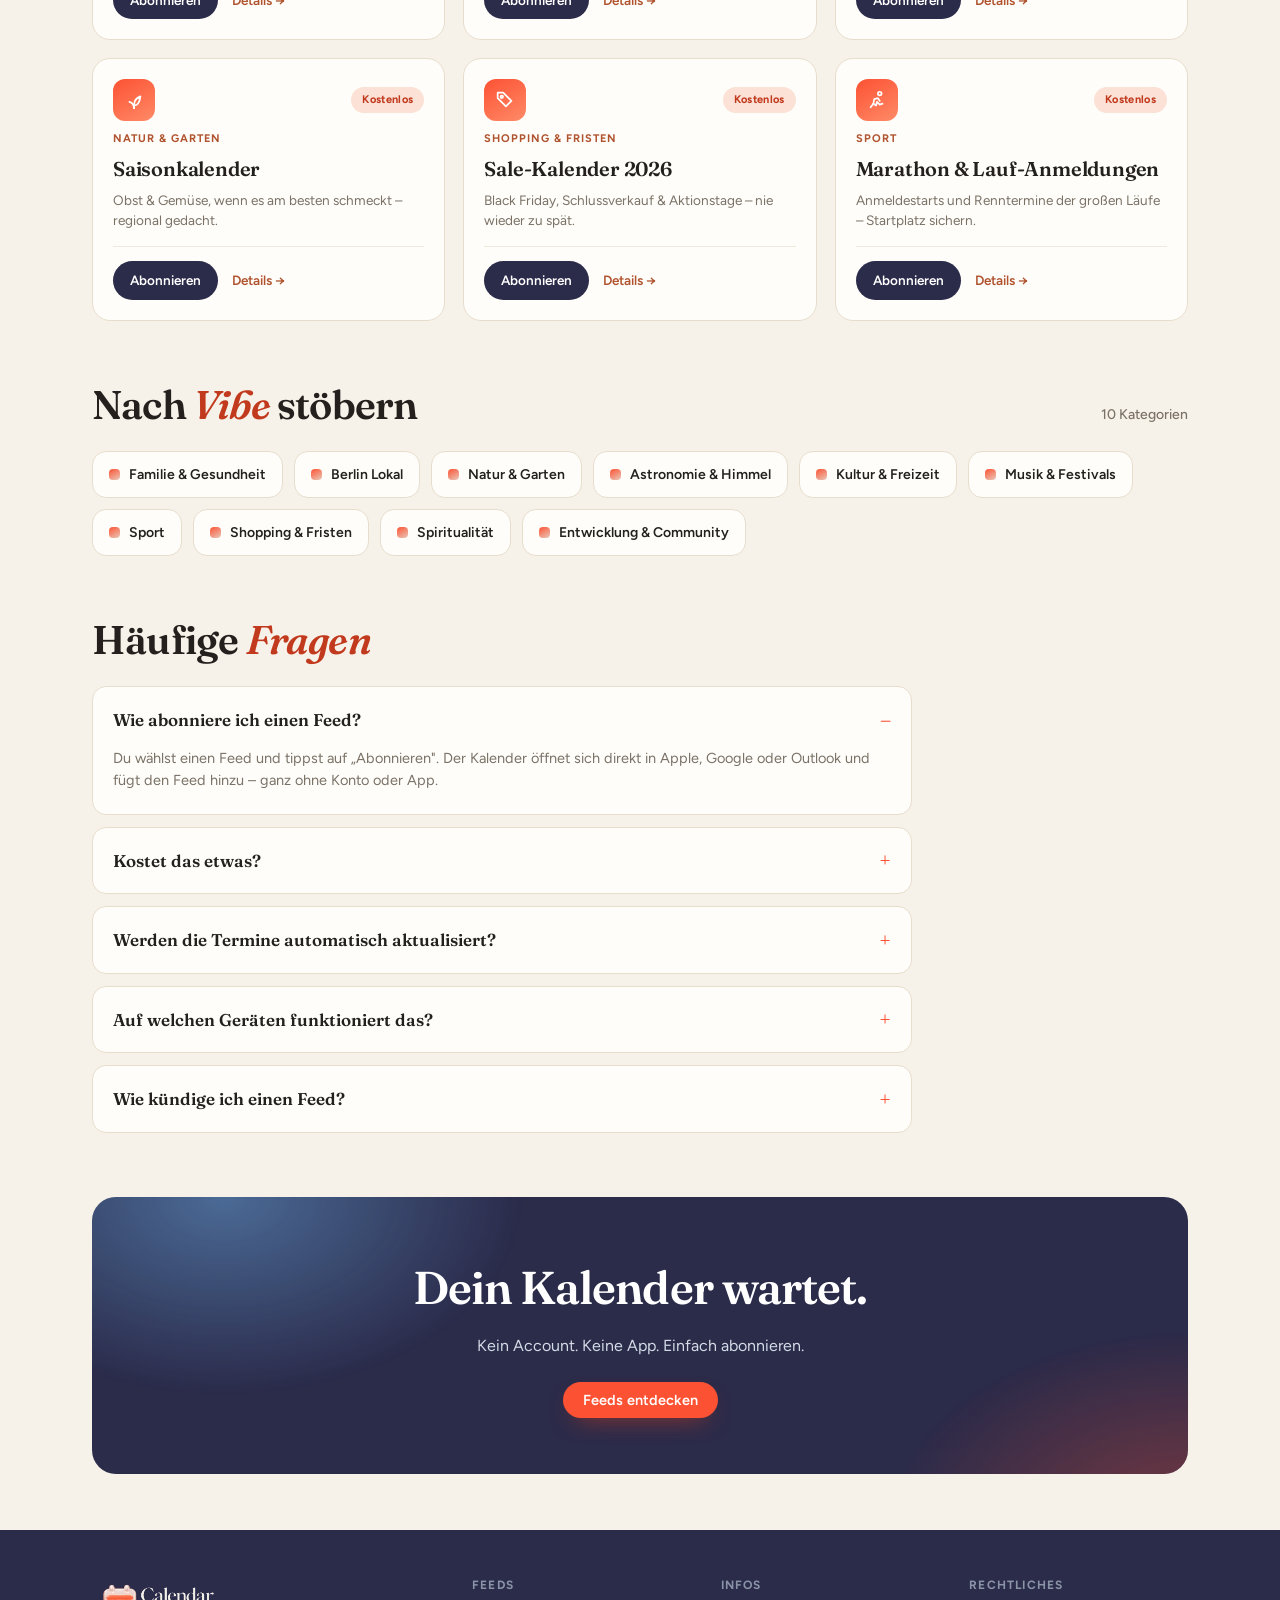
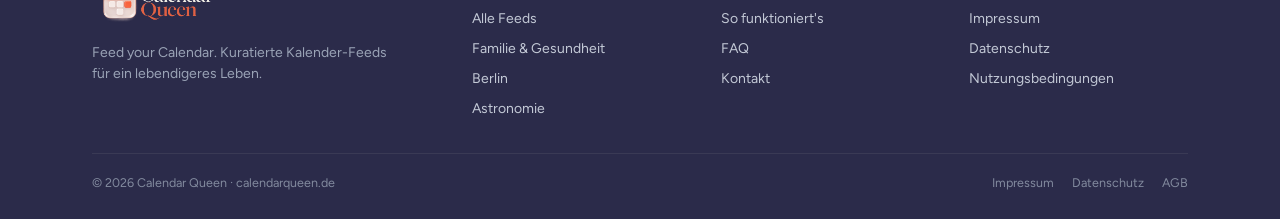
==== commit a331394e: "glass photo updated on home page" ====
--- a/index.html
+++ b/index.html
@@ -10,11 +10,11 @@
 <link rel="stylesheet" href="https://fonts.googleapis.com/css2?family=Fraunces:ital,opsz,wght@0,9..144,400..600;1,9..144,400&family=Figtree:wght@400;500;600;700&display=swap">
 <link rel="stylesheet" href="assets/style.css">
 </head>
-<body>
+<body class="home-page">
 
 <header class="top">
   <div class="wrap top-in">
-    <a class="brand" href="index.html"><img class="lockup" src="assets/logo.png" alt="Calendar Queen"></a>
+    <a class="brand" href="index.html"><img class="lockup" src="assets/logo-header.png" alt="Calendar Queen"></a>
     <nav class="main">
       <a href="feeds.html">Feeds entdecken</a>
       <a href="#how">So funktioniert's</a>
@@ -26,11 +26,11 @@
 
 <!-- HERO -->
 <section class="home-hero">
-  <div class="wrap grid2">
-    <div>
+  <div class="wrap home-hero-grid">
+    <div class="home-hero-copy">
       <span class="eyebrow">Feed your Calendar</span>
-      <h1>Abonnier Kalender, die <em>zu dir passen</em>.</h1>
-      <p class="lede">Von Mondphasen über Berliner Flohmärkte bis Steuerfristen — jeder Feed landet <b>automatisch in deinem eigenen Kalender</b>. Kein Copy-Paste, keine extra App.</p>
+      <h1>Dein Kalender<br>kann <em>mehr.</em></h1>
+      <p class="lede">Entdecke kuratierte Kalender-Feeds für die Dinge, die dich interessieren – und lass sie automatisch in deinem Kalender erscheinen.</p>
       <div class="cta-row">
         <a class="btn btn-coral" href="feeds.html">Feeds entdecken →</a>
         <a class="btn btn-ghost" href="#how">So funktioniert's</a>
@@ -38,17 +38,12 @@
       <div class="trust">
         <span><b>Kostenlos</b> abonnieren</span>
         <span>Apple · Google · Outlook</span>
-        <span><b>Werbefrei</b></span>
+        <span><b>Automatisch</b> aktuell</span>
       </div>
     </div>
-    <div class="hero-visual">
-      <span class="float">Auto-Update ✓</span>
-      <div class="mini-cal">
-        <div class="mc-head"><b>September 2026</b><span>Deine Feeds</span></div>
-        <div class="ev"><span class="swatch" style="background:var(--coral)"></span><div><small>Mondphasen</small><p>Vollmond · 21:14</p></div></div>
-        <div class="ev"><span class="swatch" style="background:var(--coral-ink)"></span><div><small>Berlin Events</small><p>Flohmarkt Mauerpark</p></div></div>
-        <div class="ev"><span class="swatch" style="background:var(--indigo)"></span><div><small>Saisonkalender</small><p>Jetzt: Kürbis &amp; Birne</p></div></div>
-      </div>
+    <div class="hero-visual" aria-hidden="true">
+      <img src="assets/hero-calendar.png" alt="" loading="eager" decoding="async">
+      <div class="hero-note">Einmal abonnieren.<br><strong>Immer aktuell.</strong></div>
     </div>
   </div>
 </section>
@@ -166,7 +161,7 @@
   <div class="wrap">
     <div class="fgrid">
       <div>
-        <div class="brand"><img class="lockup" src="assets/logo.png" alt="Calendar Queen"></div>
+        <div class="brand"><img class="lockup" src="assets/logo-footer.png" alt="Calendar Queen"></div>
         <p class="tag">Feed your Calendar. Kuratierte Kalender-Feeds für ein lebendigeres Leben.</p>
       </div>
       <div><h4>Feeds</h4><ul><li><a href="feeds.html">Alle Feeds</a></li><li><a href="feeds.html">Familie &amp; Gesundheit</a></li><li><a href="feeds.html">Berlin</a></li><li><a href="feeds.html">Astronomie</a></li></ul></div>
--- a/assets/style.css
+++ b/assets/style.css
@@ -1,292 +1,370 @@
-
-  :root{
-    --bg:#f7f2e9; --surface:#fffdf9;
-    --ink:#23201d; --muted:#7a7267;
-    --coral:#fc5233; --coral-ink:#c23a1e; --coral-pale:#fbe1d6;
-    --indigo:#2b2b4a;
-    --accent-ink:#b0532f;
-    --hair:#e7ddcd; --line:#efe8db;
-    --grain:url("data:image/svg+xml,%3Csvg xmlns='http://www.w3.org/2000/svg'%3E%3Cfilter id='n'%3E%3CfeTurbulence type='fractalNoise' baseFrequency='0.9' numOctaves='2' stitchTiles='stitch'/%3E%3C/filter%3E%3Crect width='120' height='120' filter='url(%23n)'/%3E%3C/svg%3E");
+/* ===================================================================
+   Calendar Queen — geteiltes Stylesheet (Celeste + Coral)
+   =================================================================== */
+:root{
+  --bg:#f5f9fd; --surface:#ffffff;
+  --indigo:#2b2b4a; --celeste:#6cace4;
+  --coral:#fc5233; --coral-soft:#ff8a67; --coral-pale:#ffe4dc; --coral-ink:#c23a1e;
+  --ink:#242430; --muted:#6a6f78; --accent-ink:#2b79bd;
+  --hair:#e2ecf5; --line-soft:#eef4fa; --celeste-pale:#eaf3fb;
+}
+@media (prefers-color-scheme: dark){
+  :root:not([data-theme="light"]){
+    --bg:#0f1319; --surface:#171c23; --ink:#e9edf3; --muted:#98a2b0;
+    --hair:#262c35; --line-soft:#20262e; --celeste-pale:#16202b; --accent-ink:#74b4e8;
   }
-  *{box-sizing:border-box;}
-  html{scroll-behavior:smooth;}
-  body{margin:0;background:var(--bg);color:var(--ink);font-family:"Figtree",system-ui,sans-serif;line-height:1.55;-webkit-font-smoothing:antialiased;}
-  body::after{content:"";position:fixed;inset:0;pointer-events:none;z-index:9999;opacity:.035;mix-blend-mode:multiply;background:var(--grain);}
-  a{color:inherit;text-decoration:none;}
-  img{max-width:100%;}
-  .wrap{max-width:1160px;margin:0 auto;padding-inline:24px;}
-  .serif{font-family:"Fraunces",Georgia,serif;}
-  :focus-visible{outline:2.5px solid var(--coral);outline-offset:3px;border-radius:4px;}
-
-  .btn{display:inline-flex;align-items:center;justify-content:center;gap:.5em;font-weight:600;font-size:14.5px;padding:11px 20px;border-radius:999px;border:none;cursor:pointer;font-family:inherit;line-height:1;}
-  .btn-indigo{background:var(--indigo);color:#fff;}
-  .btn-ghost{background:transparent;border:1.5px solid var(--ink);color:var(--ink);}
-  .btn-ghost:hover{background:var(--ink);color:var(--bg);}
-
-  /* Header */
-  header.top{position:sticky;top:0;z-index:40;background:color-mix(in srgb,var(--bg) 86%,transparent);backdrop-filter:blur(10px);-webkit-backdrop-filter:blur(10px);border-bottom:1px solid var(--hair);}
-  .top-in{display:flex;align-items:center;gap:16px;height:84px;}
-  .brand{display:flex;align-items:center;}
-  .brand .lockup{height:60px;width:auto;display:block;}
-  nav.main{display:flex;gap:24px;margin-left:16px;font-size:14.5px;font-weight:500;color:var(--muted);}
-  nav.main a.active{color:var(--ink);font-weight:600;}
-  nav.main a:hover{color:var(--ink);}
-  .headcta{margin-left:auto;}
-
-  /* Hero */
-  .hero{padding-block:56px 20px;max-width:820px;}
-  .hero .eyebrow{font-size:12px;letter-spacing:.2em;text-transform:uppercase;font-weight:700;color:var(--accent-ink);margin:0 0 16px;display:inline-flex;align-items:center;gap:10px;}
-  .hero .eyebrow::before{content:"";width:26px;height:2px;background:var(--coral);border-radius:2px;}
-  .hero h1{font-family:"Fraunces",serif;font-weight:600;font-size:clamp(44px,7vw,84px);line-height:.96;letter-spacing:-.03em;margin:0 0 18px;text-wrap:balance;}
-  .hero h1 em{font-style:italic;color:var(--coral);}
-  .hero p.lede{font-size:clamp(17px,2.1vw,21px);color:var(--muted);max-width:40ch;margin:0 0 26px;}
-  .searchbar{display:flex;align-items:center;gap:12px;max-width:560px;background:var(--surface);border:1.5px solid var(--ink);border-radius:999px;padding:9px 9px 9px 22px;}
-  .searchbar:focus-within{border-color:var(--coral);}
-  .searchbar svg{color:var(--ink);flex:none;}
-  .searchbar input{flex:1;border:none;outline:none;background:transparent;font:inherit;font-size:16px;color:var(--ink);min-width:0;}
-  .searchbar input::placeholder{color:#a49a8c;}
-  .searchbar .btn{padding:11px 22px;}
-
-  /* Jump chips */
-  .jumpbar{position:sticky;top:84px;z-index:30;background:color-mix(in srgb,var(--bg) 90%,transparent);backdrop-filter:blur(8px);-webkit-backdrop-filter:blur(8px);border-bottom:1px solid var(--line);margin-top:20px;}
-  .chips{display:flex;gap:9px;overflow-x:auto;padding-block:14px;scrollbar-width:none;}
-  .chips::-webkit-scrollbar{display:none;}
-  .chip{white-space:nowrap;font-size:13.5px;font-weight:600;padding:8px 15px;border-radius:999px;background:transparent;border:1.5px solid var(--hair);color:var(--muted);cursor:pointer;transition:all .14s ease;}
-  .chip:hover{border-color:var(--ink);color:var(--ink);}
-  .chip.on{background:var(--ink);border-color:var(--ink);color:var(--bg);}
-
-  /* Section */
-  .rowsec{padding-block:40px 8px;scroll-margin-top:158px;}
-  .rowsec.hidden{display:none;}
-  .row-head{margin-bottom:20px;}
-  .row-head .rnum{font-family:"Fraunces",serif;font-size:13px;font-weight:600;color:var(--accent-ink);letter-spacing:.06em;text-transform:uppercase;}
-  .row-head h2{font-family:"Fraunces",serif;font-weight:600;font-size:clamp(24px,3vw,36px);letter-spacing:-.02em;margin:4px 0 0;line-height:1;}
-  .row-head .rsub{color:var(--muted);font-size:15px;margin:8px 0 0;max-width:56ch;}
-
-  .egrid{display:grid;grid-template-columns:repeat(3,1fr);gap:20px;}
-  .feat{display:grid;grid-template-columns:1.5fr 1fr;gap:20px;}
-  .feat-col{display:grid;grid-template-rows:1fr 1fr;gap:20px;}
-
-  /* Editorial card */
-  .ec{display:flex;flex-direction:column;background:var(--surface);border:1px solid var(--hair);border-radius:12px;overflow:hidden;transition:transform .18s ease,border-color .18s ease;}
-  .ec:hover{transform:translateY(-3px);border-color:var(--ink);}
-  .ec .illu{position:relative;aspect-ratio:16/10;overflow:hidden;}
-  .ec .illu svg{position:absolute;inset:0;width:100%;height:100%;transition:transform .3s ease;}
-  .ec:hover .illu svg{transform:scale(1.045);}
-  .ec .illu::after{content:"";position:absolute;inset:0;background:var(--grain);opacity:.11;mix-blend-mode:multiply;pointer-events:none;}
-  .ec-body{padding:18px 20px 18px;display:flex;flex-direction:column;gap:7px;flex:1;}
-  .ec-cat{font-size:11px;letter-spacing:.1em;text-transform:uppercase;font-weight:700;color:var(--accent-ink);}
-  .ec h3{font-family:"Fraunces",serif;font-weight:600;font-size:21px;letter-spacing:-.01em;margin:0;line-height:1.08;}
-  .ec h3 a:hover{color:var(--coral);}
-  .ec p{font-size:13.8px;color:var(--muted);margin:0;flex:1;}
-  .ec-foot{display:flex;align-items:center;justify-content:space-between;gap:10px;margin-top:8px;}
-  .ec-meta{font-size:12px;color:#a49a8c;font-weight:500;}
-  .ec-add{font-size:13px;font-weight:700;color:var(--coral-ink);white-space:nowrap;}
-  .ec-add:hover{color:var(--coral);}
-
-  .ec--wide .illu{aspect-ratio:16/9;}
-  .ec--wide .ec-body{padding:24px 26px 24px;}
-  .ec--wide h3{font-size:clamp(24px,2.6vw,32px);}
-  .ec--wide p{font-size:15px;max-width:44ch;}
-
-  .ec--row{flex-direction:row;}
-  .ec--row .illu{width:38%;flex:none;aspect-ratio:auto;min-height:100%;}
-  .ec--row .ec-body{padding:16px 18px;}
-  .ec--row h3{font-size:18px;}
-  .ec--row p{font-size:13px;}
-
-  @media (prefers-reduced-motion:reduce){ .ec,.ec .illu svg{transition:none;} }
-
-  /* Empty / suggest / cta / footer */
-  .empty{display:none;text-align:center;padding:60px 20px;color:var(--muted);}
-  .empty.show{display:block;}
-  .empty b{color:var(--ink);font-family:"Fraunces",serif;font-size:20px;display:block;margin-bottom:10px;}
-  .empty a{color:var(--coral-ink);font-weight:700;cursor:pointer;text-decoration:underline;}
-
-  .suggest{background:var(--surface);border:1px solid var(--hair);border-radius:16px;padding:34px 32px;display:flex;align-items:center;gap:24px;flex-wrap:wrap;margin-top:40px;}
-  .suggest .stext{flex:1;min-width:240px;}
-  .suggest h3{font-family:"Fraunces",serif;font-weight:600;font-size:24px;margin:0 0 6px;letter-spacing:-.01em;}
-  .suggest p{margin:0;color:var(--muted);font-size:15px;}
-
-  .cta{margin-block:44px;border-radius:20px;background:var(--indigo);color:#fff;padding:52px 40px;text-align:center;position:relative;overflow:hidden;}
-  .cta::before{content:"";position:absolute;inset:0;opacity:.85;background:radial-gradient(50% 130% at 12% 0%,rgba(252,82,51,.5),transparent 60%),radial-gradient(46% 120% at 100% 120%,rgba(242,217,140,.35),transparent 60%);}
-  .cta>*{position:relative;}
-  .cta h2{font-family:"Fraunces",serif;font-weight:600;font-size:clamp(28px,4vw,44px);letter-spacing:-.02em;margin:0 0 12px;}
-  .cta p{margin:0 auto 22px;color:#e7ddce;font-size:16px;max-width:40ch;}
-  .cta .btn-coral{background:var(--coral);color:#fff;padding:12px 26px;border-radius:999px;font-weight:600;}
-
-  footer.site{background:var(--indigo);color:#c3c9d6;padding-block:46px 26px;}
-  footer.site .fgrid{display:grid;grid-template-columns:1.6fr 1fr 1fr 1fr;gap:30px;}
-  footer.site .brand{margin-bottom:14px;display:flex;}
-  footer.site .brand .lockup{height:52px;}
-  footer.site .tag{font-size:14px;color:#9aa3b6;max-width:34ch;}
-  footer.site h4{font-size:12px;letter-spacing:.1em;text-transform:uppercase;color:#8b93a6;margin:0 0 14px;}
-  footer.site ul{list-style:none;margin:0;padding:0;display:flex;flex-direction:column;gap:9px;font-size:14px;}
-  footer.site a:hover{color:#fff;}
-  footer.site .fbottom{margin-top:34px;padding-top:20px;border-top:1px solid #3a3a55;display:flex;justify-content:space-between;gap:14px;flex-wrap:wrap;font-size:12.5px;color:#828a9e;}
-  footer.site .fbottom nav{display:flex;gap:18px;}
-
-  @media (max-width:900px){
-    nav.main{display:none;}
-    .egrid{grid-template-columns:repeat(2,1fr);}
-    .feat{grid-template-columns:1fr;}
-    .feat-col{grid-template-rows:none;grid-template-columns:1fr 1fr;}
-    footer.site .fgrid{grid-template-columns:1fr 1fr;}
-  }
-  @media (max-width:560px){
-    .wrap{padding-inline:16px;}
-    .egrid{grid-template-columns:1fr;}
-    .feat-col{grid-template-columns:1fr;}
-    .ec--row{flex-direction:column;}
-    .ec--row .illu{width:100%;aspect-ratio:16/10;min-height:0;}
-    .top-in{height:66px;}
-    .brand .lockup{height:42px;}
-    .jumpbar{top:66px;}
-    .headcta .btn{padding:9px 14px;font-size:13px;}
-    footer.site .fgrid{grid-template-columns:1fr;}
-  }
-
-
-/* ===================================================================
-   Calendar Queen — shared pages, adapted to the editorial feeds design
-   =================================================================== */
-
-/* Keep the supplied logo crisp at the new lockup proportions. */
-.brand .lockup{object-fit:contain;object-position:left center;}
-
-/* Homepage */
-.home-hero{padding-block:54px 36px;}
-.home-hero .grid2{display:grid;grid-template-columns:1.04fr .96fr;gap:54px;align-items:center;}
-.home-hero h1{font-family:"Fraunces",serif;font-weight:600;font-size:clamp(46px,6.7vw,82px);line-height:.94;letter-spacing:-.035em;margin:14px 0 20px;text-wrap:balance;}
-.home-hero h1 em{font-style:italic;color:var(--coral);}
-.home-hero .lede{font-size:clamp(17px,2vw,20px);color:var(--muted);max-width:44ch;margin:0 0 28px;}
+}
+:root[data-theme="dark"]{
+  --bg:#0f1319; --surface:#171c23; --ink:#e9edf3; --muted:#98a2b0;
+  --hair:#262c35; --line-soft:#20262e; --celeste-pale:#16202b; --accent-ink:#74b4e8;
+}
+
+*{box-sizing:border-box;}
+html{scroll-behavior:smooth;}
+body{margin:0;background:var(--bg);color:var(--ink);font-family:"Figtree",system-ui,sans-serif;line-height:1.5;-webkit-font-smoothing:antialiased;}
+a{color:inherit;text-decoration:none;}
+img{max-width:100%;}
+.wrap{max-width:1140px;margin:0 auto;padding-inline:22px;}
+.serif{font-family:"Fraunces",Georgia,serif;}
+:focus-visible{outline:2.5px solid var(--accent-ink);outline-offset:2px;border-radius:4px;}
+
+/* ---------- Buttons ---------- */
+.btn{display:inline-flex;align-items:center;justify-content:center;gap:.5em;font-weight:600;font-size:14.5px;padding:11px 20px;border-radius:999px;border:none;cursor:pointer;font-family:inherit;line-height:1;transition:background .15s ease,transform .15s ease;}
+.btn-indigo{background:var(--indigo);color:#fff;}
+.btn-indigo:hover{background:#1e1e36;}
+.btn-coral{background:var(--coral);color:#fff;box-shadow:0 10px 24px -12px var(--coral-ink);}
+.btn-coral:hover{background:var(--coral-ink);}
+.btn-ghost{background:transparent;border:1.5px solid var(--indigo);color:var(--indigo);}
+.btn-ghost:hover{background:var(--indigo);color:var(--bg);}
+@media (prefers-color-scheme:dark){:root:not([data-theme="light"]) .btn-ghost{border-color:var(--ink);color:var(--ink);}}
+
+/* ---------- Header ---------- */
+header.top{position:sticky;top:0;z-index:40;background:color-mix(in srgb,var(--bg) 84%,transparent);backdrop-filter:blur(10px);-webkit-backdrop-filter:blur(10px);border-bottom:1px solid var(--hair);}
+.top-in{display:flex;align-items:center;gap:16px;height:84px;}
+.brand{display:flex;align-items:center;text-decoration:none;}
+.brand .lockup{height:60px;width:auto;display:block;}
+nav.main{display:flex;gap:24px;margin-left:16px;font-size:14.5px;font-weight:500;color:var(--muted);}
+nav.main a.active{color:var(--ink);font-weight:600;}
+nav.main a:hover{color:var(--ink);}
+.top .headcta{margin-left:auto;}
+
+/* ---------- Generic hero / sections ---------- */
+.eyebrow{font-size:12px;letter-spacing:.18em;text-transform:uppercase;font-weight:700;color:var(--accent-ink);display:inline-flex;align-items:center;gap:9px;}
+.eyebrow.center::before,.eyebrow.center::after{content:"";width:20px;height:2px;border-radius:2px;background:linear-gradient(90deg,var(--celeste),var(--coral));}
+.sec{padding-block:56px;}
+.sec-head{display:flex;align-items:flex-end;gap:16px;margin-bottom:26px;flex-wrap:wrap;}
+.sec-head h2{font-family:"Fraunces",serif;font-weight:600;font-size:clamp(26px,3.4vw,40px);line-height:1;letter-spacing:-.02em;margin:0;}
+.sec-head h2 em{font-style:italic;color:var(--accent-ink);}
+.sec-head .count{font-size:14px;color:var(--muted);margin-left:auto;font-weight:500;}
+.sec-head .count b{color:var(--ink);}
+
+/* ---------- Search ---------- */
+.searchbar{display:flex;align-items:center;gap:10px;background:var(--surface);border:1px solid var(--hair);border-radius:999px;padding:7px 7px 7px 20px;box-shadow:0 16px 44px -26px rgba(43,58,74,.45);}
+.searchbar:focus-within{border-color:var(--celeste);box-shadow:0 16px 44px -22px rgba(108,172,228,.6);}
+.searchbar svg{color:var(--muted);flex:none;}
+.searchbar input{flex:1;border:none;outline:none;background:transparent;font:inherit;font-size:15.5px;color:var(--ink);min-width:0;}
+.searchbar input::placeholder{color:#9aa3ad;}
+
+/* ---------- Filter bar ---------- */
+.filterbar{position:sticky;top:84px;z-index:30;background:color-mix(in srgb,var(--bg) 88%,transparent);backdrop-filter:blur(8px);-webkit-backdrop-filter:blur(8px);border-bottom:1px solid var(--line-soft);}
+.filters{display:flex;gap:9px;overflow-x:auto;padding-block:14px;scrollbar-width:none;}
+.filters::-webkit-scrollbar{display:none;}
+.chip{white-space:nowrap;font-size:13.5px;font-weight:600;padding:8px 15px;border-radius:999px;background:var(--surface);border:1px solid var(--hair);color:var(--muted);cursor:pointer;transition:all .14s ease;}
+.chip:hover{border-color:var(--celeste);color:var(--ink);}
+.chip.on{background:var(--indigo);border-color:var(--indigo);color:#fff;}
+
+/* ---------- Feed cards ---------- */
+.grid{display:grid;grid-template-columns:repeat(3,1fr);gap:18px;}
+.fc{display:flex;flex-direction:column;gap:10px;background:var(--surface);border:1px solid var(--hair);border-radius:18px;padding:20px;transition:transform .16s ease,box-shadow .16s ease,border-color .16s ease;}
+a.fc{color:inherit;}
+.fc:hover{transform:translateY(-3px);box-shadow:0 24px 46px -30px rgba(43,58,74,.5);border-color:transparent;}
+.fc-top{display:flex;align-items:center;justify-content:space-between;}
+.fc-ico{width:42px;height:42px;border-radius:12px;background:linear-gradient(150deg,var(--coral),var(--coral-soft));display:grid;place-items:center;}
+.fc-ico svg{width:22px;height:22px;stroke:#fff;fill:none;stroke-width:1.9;stroke-linecap:round;stroke-linejoin:round;}
+.badge{font-size:11px;font-weight:700;letter-spacing:.03em;color:var(--coral-ink);background:var(--coral-pale);padding:5px 11px;border-radius:999px;}
+.fc-cat{font-size:11px;font-weight:700;letter-spacing:.09em;text-transform:uppercase;color:var(--accent-ink);}
+.fc h3{font-family:"Fraunces",serif;font-weight:600;font-size:20px;letter-spacing:-.01em;margin:0;line-height:1.1;}
+.fc p{font-size:13.6px;color:var(--muted);margin:0;flex:1;}
+.fc-actions{display:flex;align-items:center;gap:14px;margin-top:6px;padding-top:14px;border-top:1px solid var(--line-soft);}
+.btn-sub{background:var(--indigo);color:#fff;font-weight:600;font-size:13.5px;padding:9px 17px;border-radius:999px;border:none;cursor:pointer;font-family:inherit;}
+.btn-sub:hover{background:#1e1e36;}
+.details{font-size:13.5px;font-weight:600;color:var(--accent-ink);cursor:pointer;}
+.details:hover{text-decoration:underline;}
+
+.empty{display:none;text-align:center;padding:60px 20px;color:var(--muted);}
+.empty.show{display:block;}
+.empty b{color:var(--ink);font-family:"Fraunces",serif;font-size:19px;display:block;margin-bottom:10px;}
+.empty a{color:var(--accent-ink);font-weight:600;cursor:pointer;text-decoration:underline;}
+
+/* ---------- Categories ---------- */
+.catrow{display:flex;flex-wrap:wrap;gap:11px;}
+.cat{display:inline-flex;align-items:center;gap:9px;background:var(--surface);border:1px solid var(--hair);border-radius:14px;padding:12px 16px;cursor:pointer;transition:all .14s ease;}
+.cat:hover{border-color:var(--coral);transform:translateY(-2px);}
+.cat .dot{width:11px;height:11px;border-radius:4px;background:linear-gradient(150deg,var(--coral),var(--celeste));flex:none;}
+.cat span{font-size:14px;font-weight:600;}
+
+/* ---------- How it works ---------- */
+.how{background:var(--celeste-pale);border:1px solid var(--hair);border-radius:24px;padding:44px 40px;}
+.how .lead .kick{color:var(--coral-ink);font-weight:700;font-size:13px;letter-spacing:.12em;text-transform:uppercase;}
+.how h2{font-family:"Fraunces",serif;font-weight:600;font-size:clamp(24px,3vw,36px);letter-spacing:-.02em;margin:12px 0 0;max-width:20ch;}
+.steps{display:grid;grid-template-columns:repeat(3,1fr);gap:22px;margin-top:28px;}
+.step{background:var(--surface);border:1px solid var(--hair);border-radius:16px;padding:26px 24px;}
+.step .num{font-family:"Fraunces",serif;font-weight:700;font-size:15px;width:34px;height:34px;border-radius:10px;display:grid;place-items:center;background:var(--coral);color:#fff;margin-bottom:16px;}
+.step h4{font-family:"Fraunces",serif;font-weight:600;font-size:19px;margin:0 0 8px;letter-spacing:-.01em;}
+.step p{margin:0;font-size:14.5px;color:var(--muted);}
+
+/* ---------- Suggest / CTA ---------- */
+.suggest{background:var(--celeste-pale);border:1px solid var(--hair);border-radius:22px;padding:34px 32px;display:flex;align-items:center;gap:24px;flex-wrap:wrap;}
+.suggest .stext{flex:1;min-width:240px;}
+.suggest h3{font-family:"Fraunces",serif;font-weight:600;font-size:24px;margin:0 0 6px;letter-spacing:-.01em;}
+.suggest p{margin:0;color:var(--muted);font-size:15px;}
+
+.cta{border-radius:24px;background:var(--indigo);color:#fff;padding:56px 40px;text-align:center;position:relative;overflow:hidden;}
+.cta::before{content:"";position:absolute;inset:0;opacity:.9;background:radial-gradient(46% 120% at 12% 0%,rgba(108,172,228,.55),transparent 60%),radial-gradient(46% 120% at 100% 120%,rgba(252,82,51,.42),transparent 60%);}
+.cta>*{position:relative;}
+.cta h2{font-family:"Fraunces",serif;font-weight:600;font-size:clamp(28px,4vw,46px);letter-spacing:-.02em;margin:0 0 12px;}
+.cta p{margin:0 auto 24px;color:#d3dbe6;font-size:16px;max-width:42ch;}
+
+/* ---------- Footer ---------- */
+footer.site{background:var(--indigo);color:#c3c9d6;padding-block:46px 26px;margin-top:12px;}
+footer.site .fgrid{display:grid;grid-template-columns:1.6fr 1fr 1fr 1fr;gap:30px;}
+footer.site .brand{margin-bottom:14px;display:flex;align-items:center;}
+footer.site .brand .lockup{height:52px;width:auto;display:block;}
+footer.site .tag{font-size:14px;color:#9aa3b6;max-width:34ch;}
+footer.site h4{font-size:12px;letter-spacing:.1em;text-transform:uppercase;color:#8b93a6;margin:0 0 14px;}
+footer.site ul{list-style:none;margin:0;padding:0;display:flex;flex-direction:column;gap:9px;font-size:14px;}
+footer.site a:hover{color:#fff;}
+footer.site .fbottom{margin-top:34px;padding-top:20px;border-top:1px solid #3a3a55;display:flex;justify-content:space-between;gap:14px;flex-wrap:wrap;font-size:12.5px;color:#828a9e;}
+footer.site .fbottom nav{display:flex;gap:18px;}
+
+/* ===================================================================
+   Homepage
+   =================================================================== */
+.home-hero{padding-block:64px 40px;}
+.home-hero .grid2{display:grid;grid-template-columns:1.15fr .85fr;gap:44px;align-items:center;}
+.home-hero h1{font-family:"Fraunces",serif;font-weight:600;font-size:clamp(40px,6vw,72px);line-height:.98;letter-spacing:-.02em;margin:18px 0 18px;text-wrap:balance;}
+.home-hero h1 em{font-style:italic;color:var(--accent-ink);}
+.home-hero h1 .co{color:var(--coral);font-style:normal;}
+.home-hero .lede{font-size:clamp(16px,1.9vw,19px);color:var(--muted);max-width:46ch;margin:0 0 28px;}
 .home-hero .lede b{color:var(--ink);font-weight:600;}
-.home-hero .cta-row{display:flex;gap:11px;flex-wrap:wrap;}
-.home-hero .btn-coral{background:var(--coral);color:#fff;box-shadow:0 12px 26px -16px var(--coral-ink);}
-.home-hero .btn-coral:hover{background:var(--coral-ink);}
-.hero-visual{position:relative;background:linear-gradient(145deg,#f2ddd3,#eee7d9);border:1px solid var(--hair);border-radius:20px;padding:28px;box-shadow:0 28px 70px -46px rgba(35,32,29,.45);}
-.hero-visual .mini-cal{background:var(--surface);border:1px solid var(--hair);border-radius:14px;padding:20px;}
-.hero-visual .mc-head{display:flex;align-items:baseline;justify-content:space-between;gap:16px;margin-bottom:14px;}
-.hero-visual .mc-head b{font-family:"Fraunces",serif;font-size:18px;}
+.home-hero .cta-row{display:flex;gap:12px;flex-wrap:wrap;}
+.hero-visual{position:relative;background:linear-gradient(160deg,#dceafb,#ffe4dc);border:1px solid var(--hair);border-radius:24px;padding:30px;box-shadow:0 40px 80px -50px rgba(43,58,74,.6);}
+.hero-visual .mini-cal{background:var(--surface);border-radius:16px;padding:18px 18px 20px;border:1px solid var(--hair);}
+.hero-visual .mc-head{display:flex;align-items:center;justify-content:space-between;margin-bottom:14px;}
+.hero-visual .mc-head b{font-family:"Fraunces",serif;font-size:16px;}
 .hero-visual .mc-head span{font-size:12px;color:var(--muted);}
-.hero-visual .ev{display:flex;align-items:center;gap:11px;padding:11px 12px;border-radius:10px;background:#f6eee5;margin-bottom:8px;border:1px solid #eee3d6;}
-.hero-visual .ev .swatch{width:8px;height:34px;border-radius:5px;flex:none;}
+.hero-visual .ev{display:flex;align-items:center;gap:11px;padding:10px 12px;border-radius:11px;background:var(--celeste-pale);margin-bottom:8px;}
+.hero-visual .ev .swatch{width:9px;height:34px;border-radius:5px;flex:none;}
 .hero-visual .ev small{display:block;font-size:11px;color:var(--muted);}
 .hero-visual .ev p{margin:1px 0 0;font-size:13.5px;font-weight:600;}
-.hero-visual .float{position:absolute;top:-15px;right:-10px;background:var(--coral);color:#fff;font-size:12px;font-weight:700;padding:8px 14px;border-radius:999px;box-shadow:0 12px 26px -12px var(--coral-ink);transform:rotate(3deg);}
-.trust{display:flex;gap:24px;flex-wrap:wrap;margin-top:28px;color:var(--muted);font-size:13px;}
+.hero-visual .float{position:absolute;top:-16px;right:-14px;background:var(--coral);color:#fff;font-size:12px;font-weight:700;padding:8px 14px;border-radius:999px;box-shadow:0 12px 26px -12px var(--coral-ink);transform:rotate(4deg);}
+
+.trust{display:flex;gap:26px;flex-wrap:wrap;margin-top:30px;color:var(--muted);font-size:13.5px;}
 .trust b{color:var(--ink);}
 
-/* Shared cards used by homepage and feed detail */
-.grid{display:grid;grid-template-columns:repeat(3,1fr);gap:20px;}
-.fc{display:flex;flex-direction:column;gap:10px;background:var(--surface);border:1px solid var(--hair);border-radius:12px;padding:20px;transition:transform .18s ease,border-color .18s ease,box-shadow .18s ease;}
-a.fc{color:inherit;}
-.fc:hover{transform:translateY(-3px);border-color:var(--ink);box-shadow:0 18px 40px -28px rgba(35,32,29,.35);}
-.fc-top{display:flex;align-items:center;justify-content:space-between;}
-.fc-ico{width:42px;height:42px;border-radius:12px;background:linear-gradient(150deg,var(--coral),#ff8a67);display:grid;place-items:center;}
-.fc-ico svg{width:22px;height:22px;stroke:#fff;fill:none;stroke-width:1.9;stroke-linecap:round;stroke-linejoin:round;}
-.badge{font-size:11px;font-weight:700;letter-spacing:.03em;color:var(--coral-ink);background:var(--coral-pale);padding:5px 11px;border-radius:999px;}
-.fc-cat{font-size:11px;font-weight:700;letter-spacing:.1em;text-transform:uppercase;color:var(--accent-ink);}
-.fc h3{font-family:"Fraunces",serif;font-weight:600;font-size:21px;letter-spacing:-.01em;margin:0;line-height:1.08;}
-.fc h3 a:hover{color:var(--coral);}
-.fc p{font-size:13.8px;color:var(--muted);margin:0;flex:1;}
-.fc-actions{display:flex;align-items:center;gap:14px;margin-top:6px;padding-top:14px;border-top:1px solid var(--line);}
-.btn-sub{background:var(--indigo);color:#fff;font-weight:600;font-size:13.5px;padding:9px 17px;border-radius:999px;border:none;cursor:pointer;font-family:inherit;}
-.btn-sub:hover{background:#1f1f38;}
-.details{font-size:13.5px;font-weight:600;color:var(--coral-ink);cursor:pointer;}
-.details:hover{text-decoration:underline;color:var(--coral);}
-
-.catrow{display:flex;flex-wrap:wrap;gap:10px;}
-.cat{display:inline-flex;align-items:center;gap:9px;background:var(--surface);border:1px solid var(--hair);border-radius:12px;padding:11px 15px;cursor:pointer;transition:all .14s ease;}
-.cat:hover{border-color:var(--ink);transform:translateY(-2px);}
-.cat .dot{width:10px;height:10px;border-radius:4px;background:var(--coral);flex:none;}
-.cat span{font-size:14px;font-weight:600;}
-
-/* How-it-works panel */
-.how{background:#f1e9dc;border:1px solid var(--hair);border-radius:16px;padding:40px;}
-.how .lead .kick{color:var(--accent-ink);font-weight:700;font-size:12px;letter-spacing:.14em;text-transform:uppercase;}
-.how h2{font-family:"Fraunces",serif;font-weight:600;font-size:clamp(26px,3.2vw,38px);letter-spacing:-.025em;margin:10px 0 0;max-width:22ch;line-height:1;}
-.steps{display:grid;grid-template-columns:repeat(3,1fr);gap:18px;margin-top:28px;}
-.step{background:var(--surface);border:1px solid var(--hair);border-radius:12px;padding:24px;}
-.step .num{font-family:"Fraunces",serif;font-weight:600;font-size:15px;width:34px;height:34px;border-radius:50%;display:grid;place-items:center;background:var(--coral);color:#fff;margin-bottom:15px;}
-.step h4{font-family:"Fraunces",serif;font-weight:600;font-size:19px;margin:0 0 8px;letter-spacing:-.01em;}
-.step p{margin:0;font-size:14px;color:var(--muted);}
-
-/* FAQ */
-.faq{display:flex;flex-direction:column;gap:10px;max-width:820px;}
-.faq details{background:var(--surface);border:1px solid var(--hair);border-radius:12px;padding:3px 20px;}
+/* ---------- FAQ ---------- */
+.faq{display:flex;flex-direction:column;gap:12px;max-width:820px;}
+.faq details{background:var(--surface);border:1px solid var(--hair);border-radius:14px;padding:4px 20px;}
 .faq summary{cursor:pointer;list-style:none;padding:16px 0;font-family:"Fraunces",serif;font-weight:600;font-size:17px;display:flex;justify-content:space-between;align-items:center;gap:12px;}
 .faq summary::-webkit-details-marker{display:none;}
 .faq summary::after{content:"+";color:var(--coral);font-size:22px;font-weight:400;line-height:1;}
 .faq details[open] summary::after{content:"–";}
 .faq details p{margin:0 0 18px;color:var(--muted);font-size:14.5px;}
 
-/* Feed detail */
-.crumbs{font-size:13px;color:var(--muted);padding-block:20px 4px;}
+/* ===================================================================
+   Feed detail
+   =================================================================== */
+.crumbs{font-size:13px;color:var(--muted);padding-block:22px 4px;}
 .crumbs a:hover{color:var(--ink);}
 .crumbs span{color:var(--coral-ink);font-weight:600;}
-.detail-hero{display:grid;grid-template-columns:1.25fr .75fr;gap:46px;align-items:start;padding-block:20px 12px;}
-.dh-ico{width:72px;height:72px;border-radius:16px;background:linear-gradient(150deg,var(--coral),#ff8a67);display:grid;place-items:center;margin-bottom:18px;box-shadow:0 18px 36px -18px var(--coral-ink);}
-.dh-ico svg{width:36px;height:36px;stroke:#fff;fill:none;stroke-width:1.8;stroke-linecap:round;stroke-linejoin:round;}
-.detail-hero h1{font-family:"Fraunces",serif;font-weight:600;font-size:clamp(38px,5vw,62px);letter-spacing:-.03em;line-height:.98;margin:8px 0 14px;}
-.detail-hero .lede{font-size:17px;color:var(--muted);max-width:50ch;margin:0 0 18px;}
+.detail-hero{display:grid;grid-template-columns:1.25fr .75fr;gap:40px;align-items:start;padding-block:20px 8px;}
+.dh-ico{width:74px;height:74px;border-radius:20px;background:linear-gradient(150deg,var(--coral),var(--coral-soft));display:grid;place-items:center;margin-bottom:18px;box-shadow:0 18px 36px -18px var(--coral-ink);}
+.dh-ico svg{width:38px;height:38px;stroke:#fff;fill:none;stroke-width:1.8;stroke-linecap:round;stroke-linejoin:round;}
+.detail-hero h1{font-family:"Fraunces",serif;font-weight:600;font-size:clamp(32px,4.4vw,50px);letter-spacing:-.02em;line-height:1;margin:0 0 14px;}
+.detail-hero .lede{font-size:17px;color:var(--muted);max-width:48ch;margin:0 0 18px;}
 .tagline-row{display:flex;gap:10px;align-items:center;margin-bottom:8px;}
-.subscribe-card{background:var(--surface);border:1px solid var(--hair);border-radius:16px;padding:24px;box-shadow:0 26px 60px -44px rgba(35,32,29,.42);position:sticky;top:104px;}
-.subscribe-card h3{font-family:"Fraunces",serif;font-weight:600;font-size:22px;margin:0 0 4px;}
+.subscribe-card{background:var(--surface);border:1px solid var(--hair);border-radius:20px;padding:26px;box-shadow:0 30px 70px -46px rgba(43,58,74,.6);position:sticky;top:104px;}
+.subscribe-card h3{font-family:"Fraunces",serif;font-weight:600;font-size:20px;margin:0 0 4px;}
 .subscribe-card .sub-note{font-size:13px;color:var(--muted);margin:0 0 18px;}
-.sub-btns{display:flex;flex-direction:column;gap:9px;}
-.sub-btns a{display:flex;align-items:center;gap:11px;border:1px solid var(--hair);border-radius:10px;padding:12px 14px;font-weight:600;font-size:14.5px;transition:all .14s ease;}
+.sub-btns{display:flex;flex-direction:column;gap:10px;}
+.sub-btns a{display:flex;align-items:center;gap:11px;border:1px solid var(--hair);border-radius:12px;padding:12px 14px;font-weight:600;font-size:14.5px;transition:all .14s ease;}
 .sub-btns a:hover{border-color:var(--coral);background:var(--coral-pale);}
-.sub-btns a .k{width:26px;height:26px;border-radius:7px;background:#f1e9dc;display:grid;place-items:center;font-size:13px;color:var(--accent-ink);flex:none;}
-.webcal{margin-top:16px;padding-top:16px;border-top:1px solid var(--line);}
+.sub-btns a .k{width:26px;height:26px;border-radius:7px;background:var(--celeste-pale);display:grid;place-items:center;font-size:13px;color:var(--accent-ink);flex:none;}
+.webcal{margin-top:16px;padding-top:16px;border-top:1px solid var(--line-soft);}
 .webcal label{font-size:11px;letter-spacing:.08em;text-transform:uppercase;color:var(--muted);font-weight:700;}
 .webcal .row{display:flex;gap:8px;margin-top:8px;}
 .webcal input{flex:1;min-width:0;border:1px solid var(--hair);border-radius:10px;padding:9px 12px;font:inherit;font-size:13px;color:var(--muted);background:var(--bg);}
+
 .detail-body{padding-block:20px 8px;}
-.entries{display:flex;flex-direction:column;gap:10px;max-width:760px;}
-.entry{display:flex;gap:16px;align-items:center;background:var(--surface);border:1px solid var(--hair);border-radius:12px;padding:14px 18px;}
+.entries{display:flex;flex-direction:column;gap:10px;max-width:720px;}
+.entry{display:flex;gap:16px;align-items:center;background:var(--surface);border:1px solid var(--hair);border-radius:14px;padding:14px 18px;}
 .entry .date{text-align:center;flex:none;width:54px;}
-.entry .date b{display:block;font-family:"Fraunces",serif;font-size:21px;line-height:1;color:var(--coral-ink);}
+.entry .date b{display:block;font-family:"Fraunces",serif;font-size:20px;line-height:1;color:var(--coral-ink);}
 .entry .date small{font-size:11px;text-transform:uppercase;letter-spacing:.06em;color:var(--muted);}
 .entry .etext h4{margin:0 0 2px;font-size:15px;font-weight:600;}
 .entry .etext p{margin:0;font-size:13px;color:var(--muted);}
 
-/* Legal */
-.legal{max-width:760px;padding-block:42px 56px;}
-.legal .note{background:var(--coral-pale);border:1px solid #f3c9ba;color:var(--coral-ink);border-radius:12px;padding:12px 16px;font-size:13.5px;margin-bottom:30px;}
-.legal h1{font-family:"Fraunces",serif;font-weight:600;font-size:clamp(32px,5vw,52px);letter-spacing:-.025em;margin:0 0 8px;}
+/* ===================================================================
+   Legal pages
+   =================================================================== */
+.legal{max-width:760px;padding-block:26px 40px;}
+.legal .note{background:var(--coral-pale);border:1px solid #ffcbbd;color:var(--coral-ink);border-radius:12px;padding:12px 16px;font-size:13.5px;margin-bottom:30px;}
+.legal h1{font-family:"Fraunces",serif;font-weight:600;font-size:clamp(28px,4vw,42px);letter-spacing:-.02em;margin:0 0 8px;}
 .legal .updated{color:var(--muted);font-size:13px;margin:0 0 26px;}
-.legal h2{font-family:"Fraunces",serif;font-weight:600;font-size:22px;margin:30px 0 10px;letter-spacing:-.01em;}
+.legal h2{font-family:"Fraunces",serif;font-weight:600;font-size:21px;margin:30px 0 10px;letter-spacing:-.01em;}
 .legal p,.legal li{color:var(--muted);font-size:15px;line-height:1.65;}
 .legal p{margin:0 0 12px;}
 .legal ul{padding-left:20px;margin:0 0 12px;}
-.legal a{color:var(--coral-ink);text-decoration:underline;}
-
-/* Footer: use the supplied logo with a light treatment so it remains readable. */
-footer.site .brand .lockup{display:none;}
-footer.site .brand{width:190px;height:64px;background:var(--surface);border-radius:10px;padding:7px 10px;position:relative;overflow:hidden;}
-footer.site .brand::after{content:"";position:absolute;inset:7px 10px;background:url("logo.png") center/contain no-repeat;filter:none;}
-footer.site .tag{margin-top:12px;}
-
-/* Responsive */
+.legal a{color:var(--accent-ink);text-decoration:underline;}
+
+/* ===================================================================
+   Responsive
+   =================================================================== */
 @media (max-width:900px){
+  nav.main{display:none;}
   .grid{grid-template-columns:repeat(2,1fr);}
   .steps{grid-template-columns:1fr;}
-  .home-hero .grid2{grid-template-columns:1fr;gap:34px;}
+  .home-hero .grid2{grid-template-columns:1fr;}
   .detail-hero{grid-template-columns:1fr;}
   .subscribe-card{position:static;}
   footer.site .fgrid{grid-template-columns:1fr 1fr;}
 }
-@media (max-width:560px){
+@media (max-width:480px){
   .wrap{padding-inline:16px;}
   .grid{grid-template-columns:1fr;}
   .top-in{height:66px;gap:10px;}
   .brand .lockup{height:42px;}
-  .jumpbar{top:66px;}
-  .home-hero{padding-top:40px;}
-  .home-hero h1{font-size:clamp(42px,13vw,60px);}
-  .hero-visual{padding:18px;}
-  .trust{gap:12px 18px;}
-  .how{padding:28px 22px;}
+  .filterbar{top:66px;}
+  .subscribe-card{top:82px;}
+  .top .headcta .btn{padding:9px 14px;font-size:13px;}
+  .how,.cta{padding:30px 20px;}
   footer.site .fgrid{grid-template-columns:1fr;}
 }
+
+/* ---------- Simple page hero (feeds / sub-pages) ---------- */
+.page-hero{padding-block:52px 30px;text-align:center;}
+.page-hero h1{font-family:"Fraunces",Georgia,serif;font-weight:600;font-size:clamp(36px,6vw,66px);line-height:1;letter-spacing:-.02em;margin:16px 0;text-wrap:balance;}
+.page-hero h1 em{font-style:italic;color:var(--accent-ink);}
+.page-hero .sub{font-size:clamp(15px,2vw,18px);color:var(--muted);max-width:52ch;margin:0 auto 26px;}
+
+/* ===================================================================
+   Homepage — editorial / warm brand world
+   Only index.html uses .home-page, so feeds and sub-pages keep their
+   existing styles.
+   =================================================================== */
+.home-page{
+  --bg:#f7f2e9;
+  --surface:#fffdf9;
+  --ink:#23201d;
+  --muted:#7a7267;
+  --coral:#fc5233;
+  --coral-soft:#ff8a67;
+  --coral-pale:#fbe1d6;
+  --coral-ink:#c23a1e;
+  --indigo:#2b2b4a;
+  --accent-ink:#b0532f;
+  --hair:#e7ddcd;
+  --line-soft:#efe8db;
+  --celeste-pale:#fbe9df;
+}
+.home-page header.top{
+  background:color-mix(in srgb,var(--bg) 88%,transparent);
+  border-bottom-color:var(--hair);
+}
+.home-page .top-in{height:84px;}
+.home-page nav.main{color:var(--muted);}
+.home-page nav.main a:hover,.home-page nav.main a.active{color:var(--ink);}
+.home-page .btn-indigo{background:var(--indigo);}
+.home-page .btn-ghost{border-color:var(--ink);color:var(--ink);}
+.home-page .btn-ghost:hover{background:var(--ink);color:var(--bg);}
+.home-page .eyebrow{color:var(--accent-ink);}
+.home-page .home-hero{
+  padding-block:58px 46px;
+  overflow:hidden;
+}
+.home-page .home-hero-grid{
+  display:grid;
+  grid-template-columns:minmax(0,.82fr) minmax(0,1.18fr);
+  gap:24px;
+  align-items:center;
+}
+.home-page .home-hero-copy{position:relative;z-index:2;padding-block:20px;}
+.home-page .home-hero h1{
+  font-family:"Fraunces",serif;
+  font-weight:600;
+  font-size:clamp(48px,6.2vw,82px);
+  line-height:.94;
+  letter-spacing:-.035em;
+  margin:18px 0 20px;
+  text-wrap:balance;
+}
+.home-page .home-hero h1 em{font-style:italic;color:var(--coral);}
+.home-page .home-hero .lede{
+  font-size:clamp(17px,1.8vw,20px);
+  color:var(--muted);
+  max-width:41ch;
+  margin:0 0 28px;
+}
+.home-page .home-hero .cta-row{display:flex;gap:12px;flex-wrap:wrap;}
+.home-page .hero-visual{
+  position:relative;
+  min-width:0;
+  margin-right:-80px;
+  margin-left:-16px;
+  background:transparent;
+  border:0;
+  border-radius:0;
+  padding:0;
+  box-shadow:none;
+}
+.home-page .hero-visual img{
+  display:block;
+  width:100%;
+  height:auto;
+  filter:saturate(.98) contrast(.98);
+  transform:translateY(4px);
+}
+.home-page .hero-note{
+  position:absolute;
+  left:9%;
+  bottom:7%;
+  background:rgba(255,253,249,.88);
+  color:var(--ink);
+  border:1px solid rgba(231,221,205,.95);
+  border-radius:14px;
+  padding:11px 15px;
+  font-size:12px;
+  line-height:1.25;
+  box-shadow:0 18px 38px -24px rgba(35,32,29,.45);
+  backdrop-filter:blur(8px);
+  transform:rotate(-2deg);
+}
+.home-page .hero-note strong{font-family:"Fraunces",serif;font-size:15px;}
+.home-page .trust{display:flex;gap:24px;flex-wrap:wrap;margin-top:28px;color:var(--muted);font-size:13.5px;}
+.home-page .trust b{color:var(--ink);}
+.home-page .how{background:#f5e9df;border-color:var(--hair);}
+.home-page .cat .dot{background:linear-gradient(150deg,var(--coral),#e9c9ba);}
+.home-page .cat:hover{border-color:var(--coral);}
+.home-page .sec-head h2 em{color:var(--coral-ink);}
+.home-page .fc{border-color:var(--hair);background:var(--surface);}
+.home-page .fc:hover{border-color:var(--ink);}
+.home-page .fc-cat,.home-page .details{color:var(--accent-ink);}
+.home-page .badge{color:var(--coral-ink);background:var(--coral-pale);}
+.home-page .faq details{border-color:var(--hair);background:var(--surface);}
+.home-page footer.site{background:var(--indigo);}
+.home-page footer.site .brand .lockup{height:52px;}
+
+@media (max-width:900px){
+  .home-page .home-hero-grid{grid-template-columns:1fr;gap:0;}
+  .home-page .home-hero-copy{padding-top:12px;}
+  .home-page .hero-visual{margin:6px -40px -8px -24px;}
+  .home-page .hero-note{left:10%;bottom:8%;}
+}
+@media (max-width:560px){
+  .home-page .home-hero{padding-block:34px 28px;}
+  .home-page .home-hero h1{font-size:clamp(46px,14vw,64px);}
+  .home-page .home-hero .lede{font-size:17px;}
+  .home-page .hero-visual{margin:2px -34px -10px -28px;}
+  .home-page .hero-note{left:12%;bottom:7%;padding:9px 12px;font-size:11px;}
+  .home-page .hero-note strong{font-size:14px;}
+}
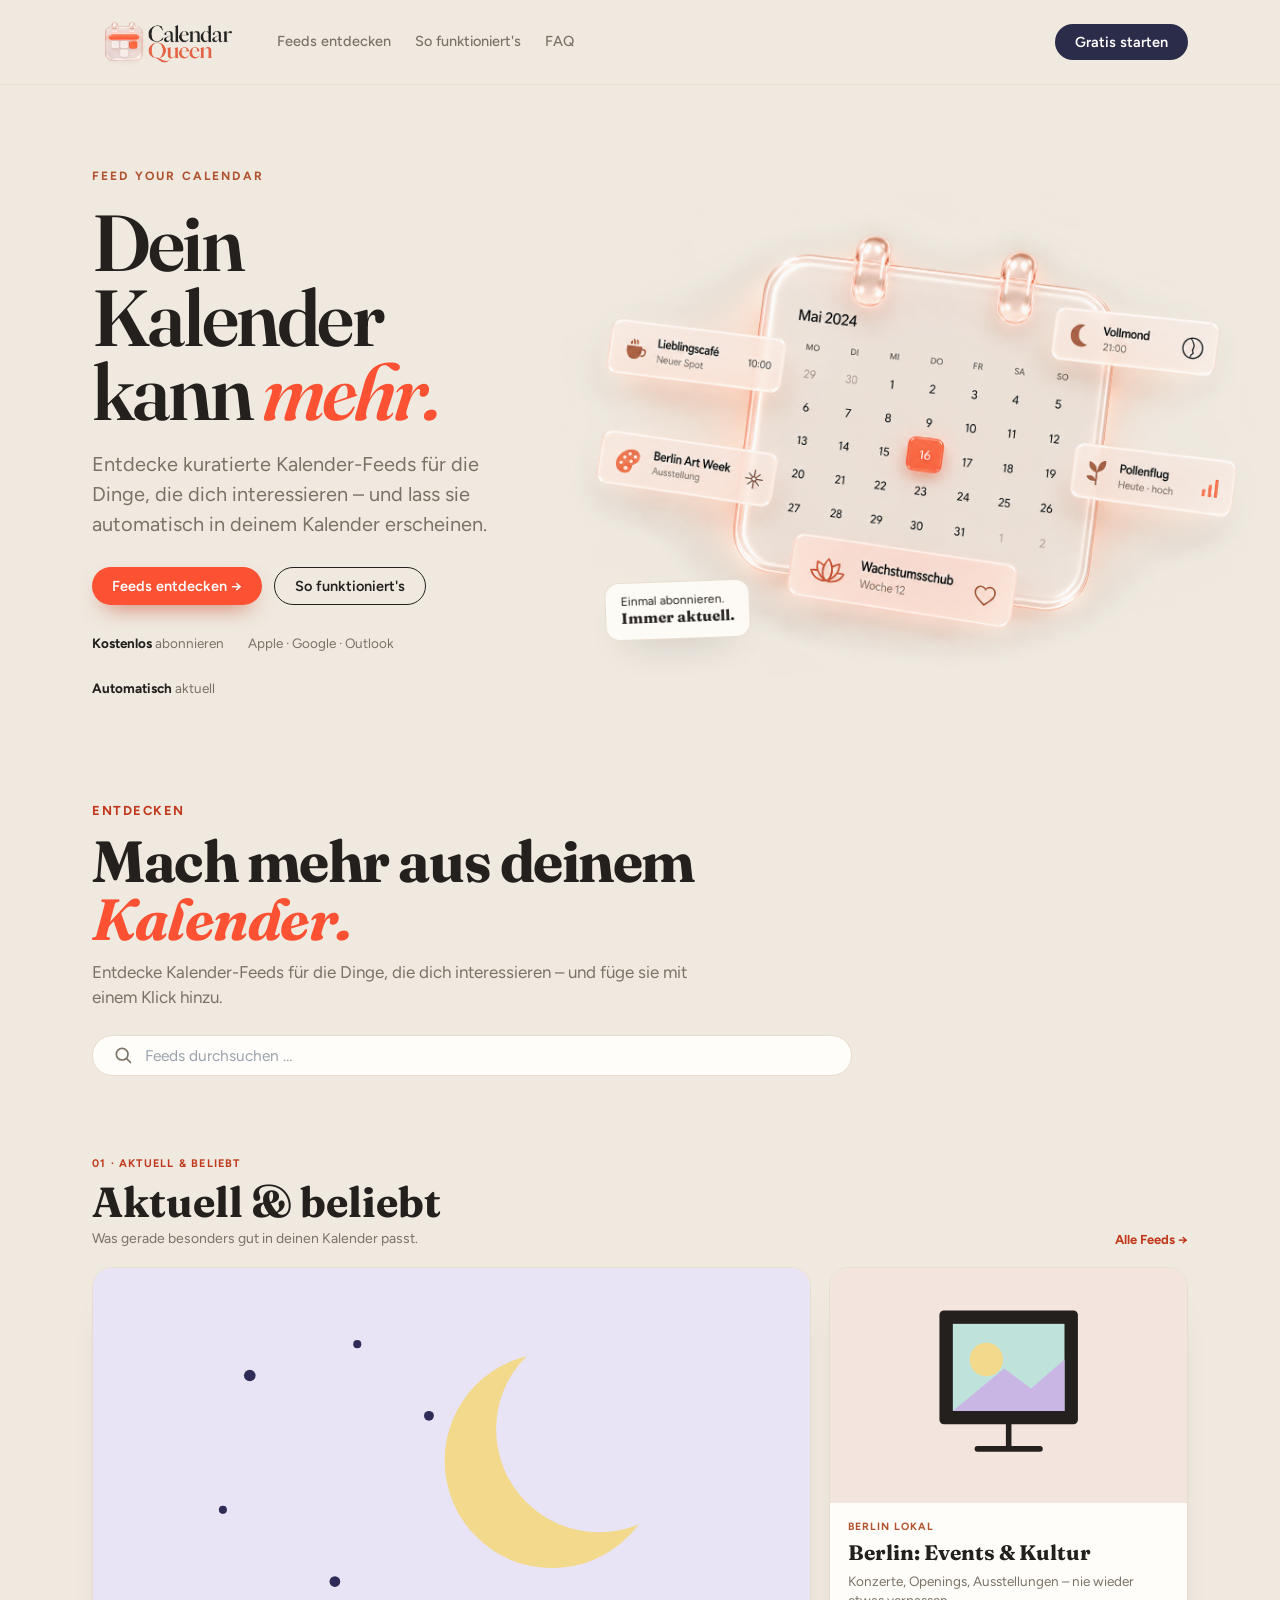
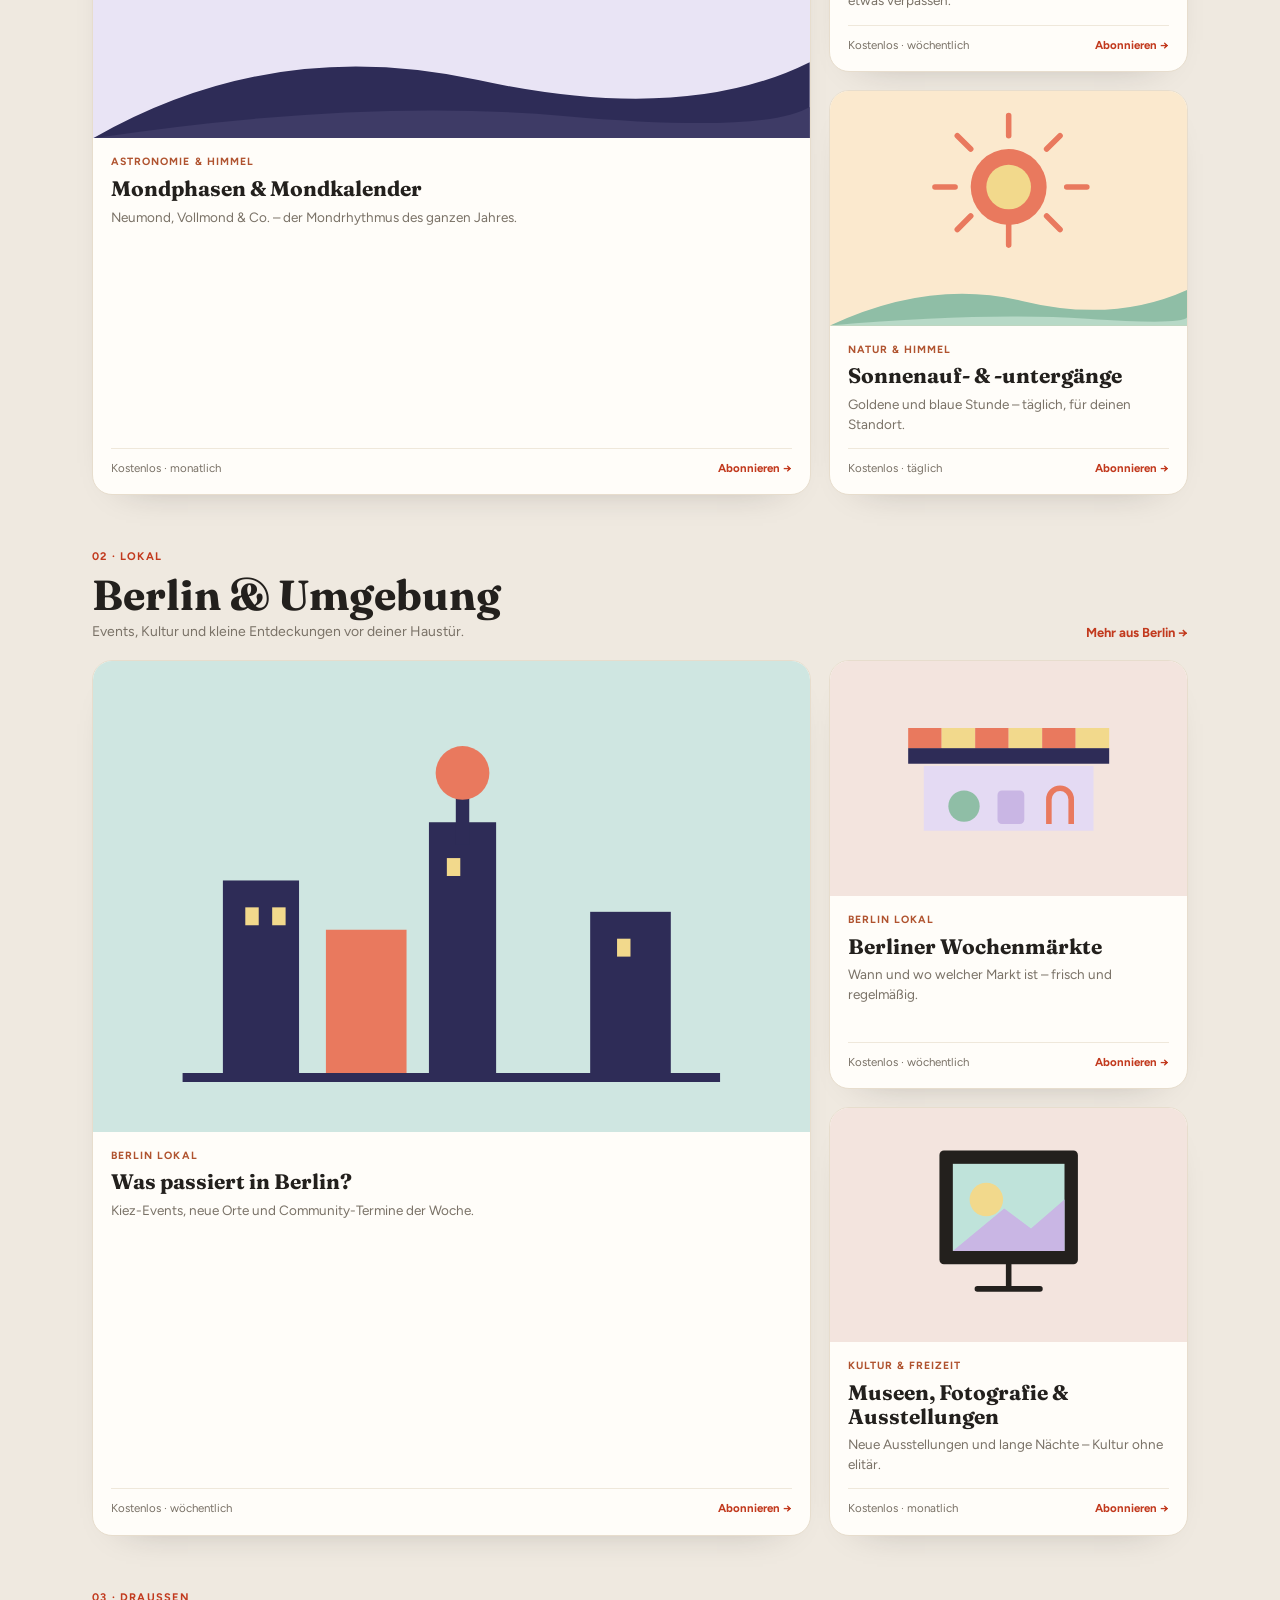
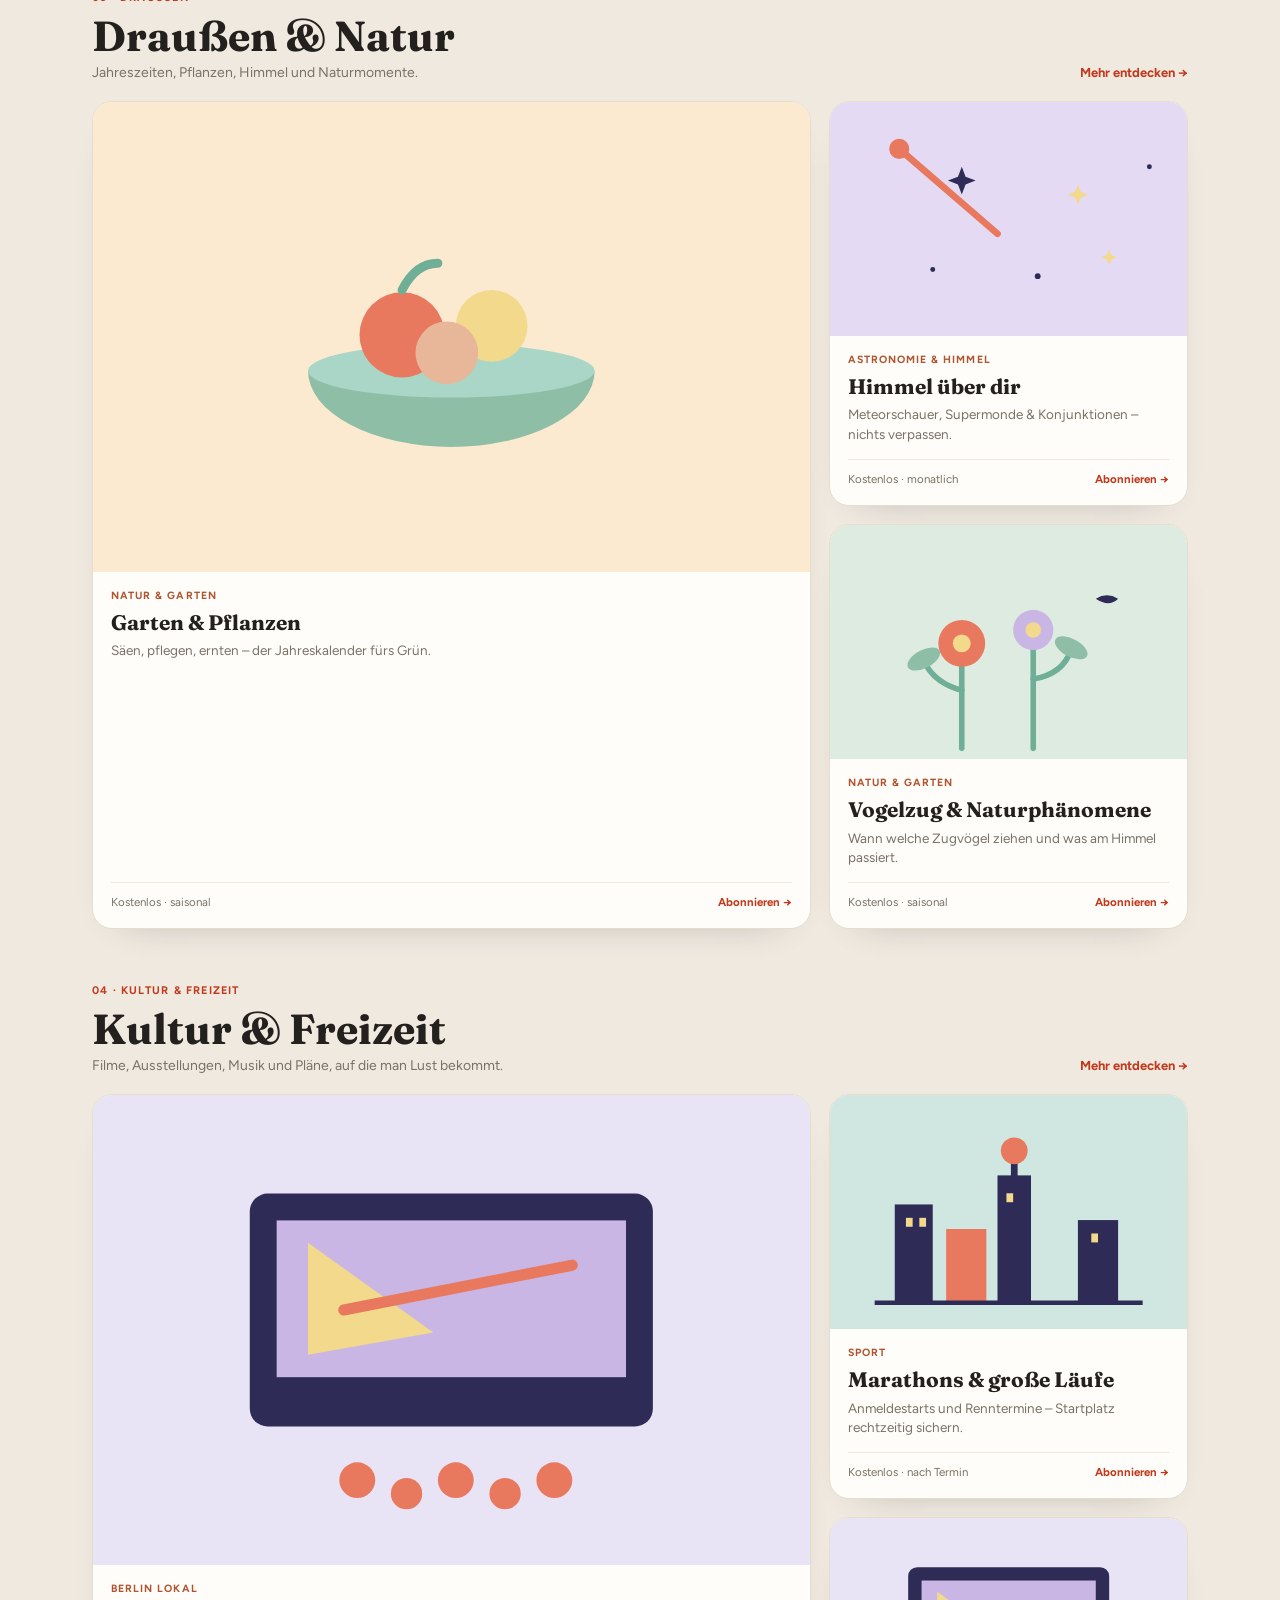
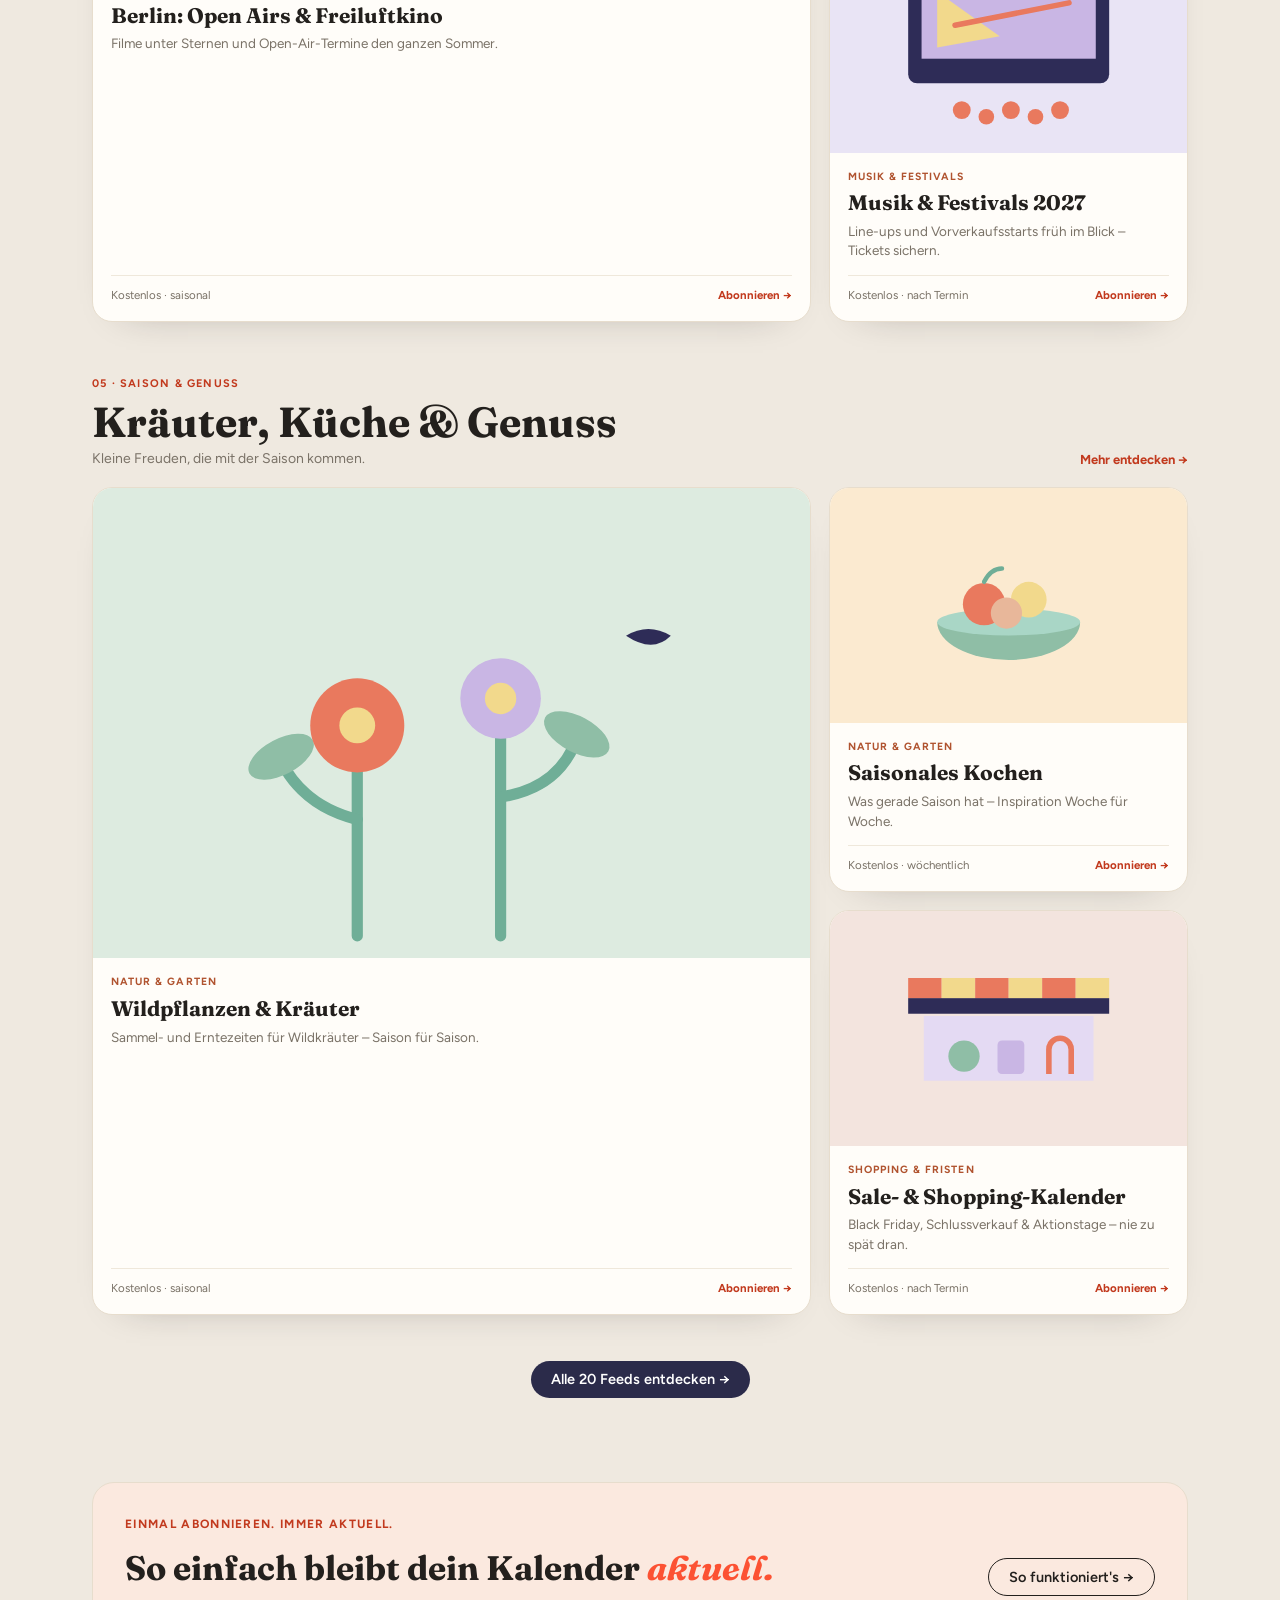
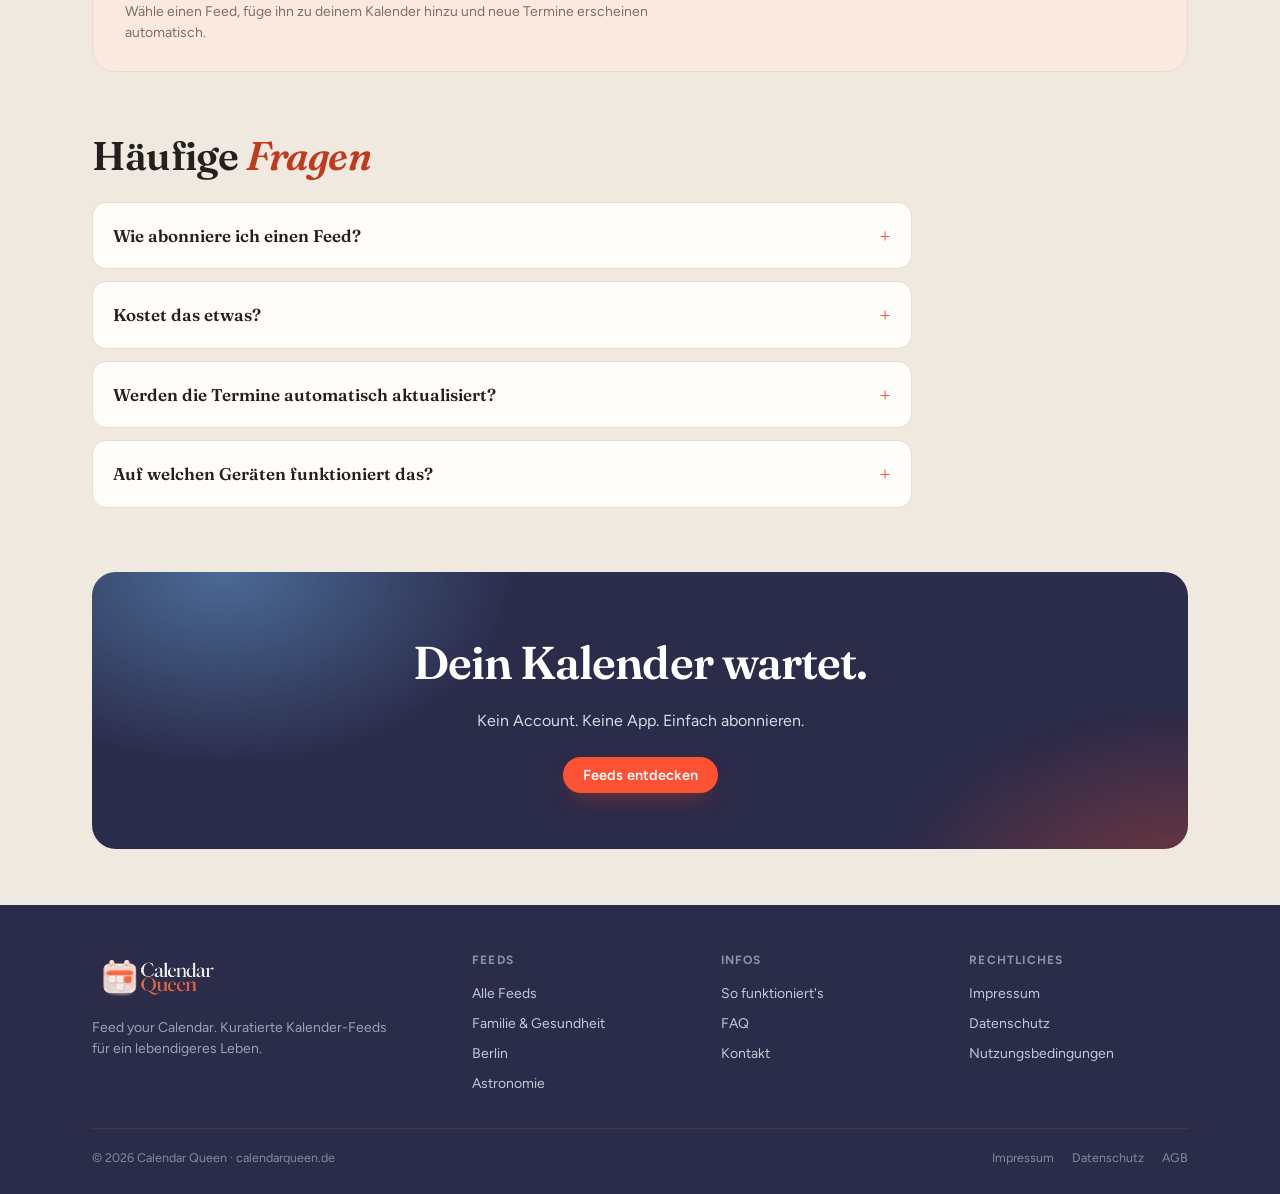
==== commit aba46329: "bring categories back + illustrations on main page" ====
--- a/index.html
+++ b/index.html
@@ -3,6 +3,10 @@
 <head>
 <meta charset="utf-8">
 <meta name="viewport" content="width=device-width, initial-scale=1">
+<link rel="icon" href="favicon.ico" sizes="any">
+<link rel="icon" type="image/png" sizes="32x32" href="assets/favicon-32.png">
+<link rel="icon" type="image/png" sizes="16x16" href="assets/favicon-16.png">
+<link rel="apple-touch-icon" sizes="180x180" href="assets/apple-touch-icon.png">
 <title>Calendar Queen — Feed your Calendar</title>
 <meta name="description" content="Calendar Queen: kuratierte, themenbezogene Kalender-Feeds zum Abonnieren – automatisch in Apple, Google oder Outlook Kalender.">
 <link rel="preconnect" href="https://fonts.googleapis.com">
@@ -17,7 +21,7 @@
     <a class="brand" href="index.html"><img class="lockup" src="assets/logo-header.png" alt="Calendar Queen"></a>
     <nav class="main">
       <a href="feeds.html">Feeds entdecken</a>
-      <a href="#how">So funktioniert's</a>
+      <a href="about.html">So funktioniert's</a>
       <a href="#faq">FAQ</a>
     </nav>
     <span class="headcta"><a class="btn btn-indigo" href="feeds.html">Gratis starten</a></span>
@@ -32,130 +36,130 @@
       <h1>Dein Kalender<br>kann <em>mehr.</em></h1>
       <p class="lede">Entdecke kuratierte Kalender-Feeds für die Dinge, die dich interessieren – und lass sie automatisch in deinem Kalender erscheinen.</p>
       <div class="cta-row">
-        <a class="btn btn-coral" href="feeds.html">Feeds entdecken →</a>
-        <a class="btn btn-ghost" href="#how">So funktioniert's</a>
+        <a class="btn btn-coral" href="#discover">Feeds entdecken →</a>
+        <a class="btn btn-ghost" href="about.html">So funktioniert's</a>
       </div>
-      <div class="trust">
-        <span><b>Kostenlos</b> abonnieren</span>
-        <span>Apple · Google · Outlook</span>
-        <span><b>Automatisch</b> aktuell</span>
-      </div>
+      <div class="trust"><span><b>Kostenlos</b> abonnieren</span><span>Apple · Google · Outlook</span><span><b>Automatisch</b> aktuell</span></div>
     </div>
-    <div class="hero-visual" aria-hidden="true">
-      <img src="assets/hero-calendar.png" alt="" loading="eager" decoding="async">
-      <div class="hero-note">Einmal abonnieren.<br><strong>Immer aktuell.</strong></div>
+    <div class="hero-visual" aria-hidden="true"><img src="assets/hero-calendar.png" alt="" loading="eager" decoding="async"><div class="hero-note">Einmal abonnieren.<br><strong>Immer aktuell.</strong></div></div>
+  </div>
+</section>
+
+<!-- DISCOVERY -->
+<section class="sec home-discovery" id="discover">
+  <div class="wrap">
+    <div class="discovery-intro">
+      <span class="kick">Entdecken</span>
+      <h2 class="serif">Mach mehr aus deinem <em>Kalender.</em></h2>
+      <p>Entdecke Kalender-Feeds für die Dinge, die dich interessieren – und füge sie mit einem Klick hinzu.</p>
+    </div>
+    <label class="searchbar home-search">
+      <svg width="20" height="20" viewBox="0 0 24 24" fill="none" stroke="currentColor" stroke-width="2" stroke-linecap="round"><circle cx="11" cy="11" r="7"/><path d="M21 21l-4.3-4.3"/></svg>
+      <input id="home-search" type="text" placeholder="Feeds durchsuchen …" autocomplete="off" aria-label="Feeds durchsuchen">
+    </label>
+
+    <div class="home-section" data-section="trending">
+      <div class="home-section-head"><div><span class="home-kicker">01 · aktuell &amp; beliebt</span><h3 class="serif">Aktuell &amp; beliebt</h3><p>Was gerade besonders gut in deinen Kalender passt.</p></div><a href="feeds.html">Alle Feeds →</a></div>
+      <div class="mosaic mosaic-1"></div>
+    </div>
+    <div class="home-section" data-section="stadt">
+      <div class="home-section-head"><div><span class="home-kicker">02 · lokal</span><h3 class="serif">Berlin &amp; Umgebung</h3><p>Events, Kultur und kleine Entdeckungen vor deiner Haustür.</p></div><a href="feeds.html#r-1">Mehr aus Berlin →</a></div>
+      <div class="mosaic mosaic-2"></div>
+    </div>
+    <div class="home-section" data-section="natur">
+      <div class="home-section-head"><div><span class="home-kicker">03 · draußen</span><h3 class="serif">Draußen &amp; Natur</h3><p>Jahreszeiten, Pflanzen, Himmel und Naturmomente.</p></div><a href="feeds.html#r-2">Mehr entdecken →</a></div>
+      <div class="mosaic mosaic-3"></div>
+    </div>
+    <div class="home-section" data-section="freizeit">
+      <div class="home-section-head"><div><span class="home-kicker">04 · kultur &amp; freizeit</span><h3 class="serif">Kultur &amp; Freizeit</h3><p>Filme, Ausstellungen, Musik und Pläne, auf die man Lust bekommt.</p></div><a href="feeds.html#r-3">Mehr entdecken →</a></div>
+      <div class="mosaic mosaic-4"></div>
+    </div>
+    <div class="home-section" data-section="entdecken">
+      <div class="home-section-head"><div><span class="home-kicker">05 · saison &amp; genuss</span><h3 class="serif">Kräuter, Küche &amp; Genuss</h3><p>Kleine Freuden, die mit der Saison kommen.</p></div><a href="feeds.html#r-4">Mehr entdecken →</a></div>
+      <div class="mosaic mosaic-5"></div>
+    </div>
+    <div class="home-more"><a class="btn btn-indigo" href="feeds.html">Alle 20 Feeds entdecken →</a></div>
+  </div>
+</section>
+
+<!-- SMALL HOW-IT-WORKS TEASER -->
+<section class="sec home-how-teaser">
+  <div class="wrap"><div class="how-teaser"><div><span class="kick">Einmal abonnieren. Immer aktuell.</span><h2 class="serif">So einfach bleibt dein Kalender <em>aktuell.</em></h2><p>Wähle einen Feed, füge ihn zu deinem Kalender hinzu und neue Termine erscheinen automatisch.</p></div><a class="btn btn-ghost" href="about.html">So funktioniert's →</a></div></div>
+</section>
+
+<!-- FAQ -->
+<section class="sec" id="faq" style="padding-top:8px;">
+  <div class="wrap"><div class="sec-head"><h2 class="serif">Häufige <em>Fragen</em></h2></div>
+    <div class="faq">
+      <details><summary>Wie abonniere ich einen Feed?</summary><p>Du wählst einen Feed und tippst auf „Abonnieren“. Der Kalender öffnet sich direkt in Apple, Google oder Outlook und fügt den Feed hinzu – ganz ohne Konto oder App.</p></details>
+      <details><summary>Kostet das etwas?</summary><p>Nein. Alle Feeds von Calendar Queen sind kostenlos abonnierbar und werbefrei.</p></details>
+      <details><summary>Werden die Termine automatisch aktualisiert?</summary><p>Ja. Sobald du einen Feed abonniert hast, erscheinen neue und aktualisierte Termine automatisch in deinem Kalender.</p></details>
+      <details><summary>Auf welchen Geräten funktioniert das?</summary><p>Überall, wo dein Kalender läuft: iPhone, iPad, Mac, Android, Windows und im Web.</p></details>
     </div>
   </div>
 </section>
 
-<!-- HOW -->
-<section class="sec" id="how" style="padding-top:16px;">
-  <div class="wrap">
-    <div class="how">
-      <div class="lead">
-        <span class="kick">So einfach geht's</span>
-        <h2 class="serif">In drei Schritten für immer im Kalender.</h2>
-      </div>
-      <div class="steps">
-        <div class="step"><div class="num">1</div><h4>Feed aussuchen</h4><p>Stöber durch die Themen und wähl den Kalender, der dich neugierig macht.</p></div>
-        <div class="step"><div class="num">2</div><h4>Ein Tipp, abonniert</h4><p>Öffnet sich direkt in Apple, Google oder Outlook Kalender — ohne Konto, ohne App.</p></div>
-        <div class="step"><div class="num">3</div><h4>Läuft von allein</h4><p>Neue Termine erscheinen automatisch. Einmal abonniert, immer aktuell.</p></div>
-      </div>
-    </div>
-  </div>
-</section>
+<section class="sec" style="padding-block:8px 44px;"><div class="wrap"><div class="cta"><h2 class="serif">Dein Kalender wartet.</h2><p>Kein Account. Keine App. Einfach abonnieren.</p><a class="btn btn-coral" href="feeds.html">Feeds entdecken</a></div></div></section>
 
-<!-- FEED PREVIEW -->
-<section class="sec" style="padding-top:8px;">
-  <div class="wrap">
-    <div class="sec-head">
-      <h2 class="serif">Beliebte <em>Feeds</em></h2>
-      <a class="count" href="feeds.html"><b>Alle 20 Feeds ansehen →</b></a>
-    </div>
-    <div class="grid">
-      <a class="fc" href="feed-detail.html">
-        <div class="fc-top"><div class="fc-ico"><svg viewBox="0 0 24 24"><path d="M12 20s-6-3.8-8.5-7.5C1.8 9.7 3.3 6.5 6.4 6.5c1.8 0 3 1.2 5.6 3.6 2.6-2.4 3.8-3.6 5.6-3.6 3.1 0 4.6 3.2 2.9 6C18 16.2 12 20 12 20z"/></svg></div><span class="badge">Kostenlos</span></div>
-        <span class="fc-cat">Familie &amp; Gesundheit</span><h3 class="serif">Erstes Babyjahr</h3>
-        <p>Wachstumsschübe &amp; Meilensteine automatisch zum Geburtsdatum.</p>
-        <div class="fc-actions"><span class="btn-sub">Abonnieren</span><span class="details">Details →</span></div>
-      </a>
-      <a class="fc" href="feeds.html">
-        <div class="fc-top"><div class="fc-ico"><svg viewBox="0 0 24 24"><path d="M20 15a7 7 0 1 1-8-10 6 6 0 0 0 8 10z"/><path d="M18 5l.6 1.4L20 7l-1.4.6L18 9l-.6-1.4L16 7l1.4-.6z"/></svg></div><span class="badge">Kostenlos</span></div>
-        <span class="fc-cat">Astronomie &amp; Himmel</span><h3 class="serif">Mondphasen 2026</h3>
-        <p>Neumond, Vollmond &amp; Co. – der Mondrhythmus des ganzen Jahres.</p>
-        <div class="fc-actions"><span class="btn-sub">Abonnieren</span><span class="details">Details →</span></div>
-      </a>
-      <a class="fc" href="feeds.html">
-        <div class="fc-top"><div class="fc-ico"><svg viewBox="0 0 24 24"><path d="M4 21V9l5-3v3l5-3v15"/><path d="M14 21V6l6 4v11"/><path d="M3 21h18"/></svg></div><span class="badge">Kostenlos</span></div>
-        <span class="fc-cat">Berlin Lokal</span><h3 class="serif">Berlin Events &amp; Flohmärkte</h3>
-        <p>Konzerte, Trödel und Openings – dein Wochenende in der Stadt.</p>
-        <div class="fc-actions"><span class="btn-sub">Abonnieren</span><span class="details">Details →</span></div>
-      </a>
-      <a class="fc" href="feeds.html">
-        <div class="fc-top"><div class="fc-ico"><svg viewBox="0 0 24 24"><path d="M12 21c0-6 0-10 7-13-1 8-4 10-7 10z"/><path d="M12 21c0-4-2-6-5-7"/></svg></div><span class="badge">Kostenlos</span></div>
-        <span class="fc-cat">Natur &amp; Garten</span><h3 class="serif">Saisonkalender</h3>
-        <p>Obst &amp; Gemüse, wenn es am besten schmeckt – regional gedacht.</p>
-        <div class="fc-actions"><span class="btn-sub">Abonnieren</span><span class="details">Details →</span></div>
-      </a>
-      <a class="fc" href="feeds.html">
-        <div class="fc-top"><div class="fc-ico"><svg viewBox="0 0 24 24"><path d="M4 4h6l9 9-6 6-9-9z"/><circle cx="8.5" cy="8.5" r="1.4"/></svg></div><span class="badge">Kostenlos</span></div>
-        <span class="fc-cat">Shopping &amp; Fristen</span><h3 class="serif">Sale-Kalender 2026</h3>
-        <p>Black Friday, Schlussverkauf &amp; Aktionstage – nie wieder zu spät.</p>
-        <div class="fc-actions"><span class="btn-sub">Abonnieren</span><span class="details">Details →</span></div>
-      </a>
-      <a class="fc" href="feeds.html">
-        <div class="fc-top"><div class="fc-ico"><svg viewBox="0 0 24 24"><circle cx="15" cy="5" r="2"/><path d="M5 20l3-4 3 2 1-4 3 3 3-1"/><path d="M8 16l1-5 4-1 2 3"/></svg></div><span class="badge">Kostenlos</span></div>
-        <span class="fc-cat">Sport</span><h3 class="serif">Marathon &amp; Lauf-Anmeldungen</h3>
-        <p>Anmeldestarts und Renntermine der großen Läufe – Startplatz sichern.</p>
-        <div class="fc-actions"><span class="btn-sub">Abonnieren</span><span class="details">Details →</span></div>
-      </a>
-    </div>
-  </div>
-</section>
-
-<!-- CATEGORIES -->
-<section class="sec" style="padding-top:8px;">
-  <div class="wrap">
-    <div class="sec-head"><h2 class="serif">Nach <em>Vibe</em> stöbern</h2><span class="count">10 Kategorien</span></div>
-    <div class="catrow">
-      <a class="cat" href="feeds.html"><span class="dot"></span><span>Familie &amp; Gesundheit</span></a>
-      <a class="cat" href="feeds.html"><span class="dot"></span><span>Berlin Lokal</span></a>
-      <a class="cat" href="feeds.html"><span class="dot"></span><span>Natur &amp; Garten</span></a>
-      <a class="cat" href="feeds.html"><span class="dot"></span><span>Astronomie &amp; Himmel</span></a>
-      <a class="cat" href="feeds.html"><span class="dot"></span><span>Kultur &amp; Freizeit</span></a>
-      <a class="cat" href="feeds.html"><span class="dot"></span><span>Musik &amp; Festivals</span></a>
-      <a class="cat" href="feeds.html"><span class="dot"></span><span>Sport</span></a>
-      <a class="cat" href="feeds.html"><span class="dot"></span><span>Shopping &amp; Fristen</span></a>
-      <a class="cat" href="feeds.html"><span class="dot"></span><span>Spiritualität</span></a>
-      <a class="cat" href="feeds.html"><span class="dot"></span><span>Entwicklung &amp; Community</span></a>
-    </div>
-  </div>
-</section>
-
-<!-- FAQ -->
-<section class="sec" id="faq" style="padding-top:8px;">
-  <div class="wrap">
-    <div class="sec-head"><h2 class="serif">Häufige <em>Fragen</em></h2></div>
-    <div class="faq">
-      <details open><summary>Wie abonniere ich einen Feed?</summary><p>Du wählst einen Feed und tippst auf „Abonnieren". Der Kalender öffnet sich direkt in Apple, Google oder Outlook und fügt den Feed hinzu – ganz ohne Konto oder App.</p></details>
-      <details><summary>Kostet das etwas?</summary><p>Nein. Alle Feeds von Calendar Queen sind kostenlos abonnierbar und werbefrei.</p></details>
-      <details><summary>Werden die Termine automatisch aktualisiert?</summary><p>Ja. Sobald du einen Feed abonniert hast, erscheinen neue und aktualisierte Termine automatisch in deinem Kalender – du musst nichts weiter tun.</p></details>
-      <details><summary>Auf welchen Geräten funktioniert das?</summary><p>Überall, wo dein Kalender läuft: iPhone, iPad, Mac, Android, Windows und im Web. Ein einmal abonnierter Feed synchronisiert sich über all deine Geräte.</p></details>
-      <details><summary>Wie kündige ich einen Feed?</summary><p>Du entfernst den abonnierten Kalender einfach in den Einstellungen deiner Kalender-App. Es entstehen keine Kosten und keine Kündigungsfristen.</p></details>
-    </div>
-  </div>
-</section>
-
-<!-- CTA -->
-<section class="sec" style="padding-block:8px 44px;">
-  <div class="wrap">
-    <div class="cta">
-      <h2 class="serif">Dein Kalender wartet.</h2>
-      <p>Kein Account. Keine App. Einfach abonnieren.</p>
-      <a class="btn btn-coral" href="feeds.html">Feeds entdecken</a>
-    </div>
-  </div>
-</section>
+<script>
+  var TINT = {moon:'#E9E4F5',stars:'#E4DAF3',sun:'#FBE9CE',nature:'#DDEBE0',food:'#FBEAD0',cinema:'#E9E4F5',culture:'#F3E4DE',city:'#CFE6E1',market:'#F3E4DE',everyday:'#E4DAF3'};
+  var ILLU = {
+    moon:'<svg viewBox="0 0 320 210" aria-hidden="true"><circle cx="205" cy="86" r="48" fill="#F2D98C"/><circle cx="226" cy="72" r="46" fill="#E9E4F5"/><g fill="#2E2C57"><circle cx="70" cy="48" r="2.6"/><circle cx="118" cy="34" r="1.8"/><circle cx="150" cy="66" r="2.2"/><circle cx="58" cy="108" r="1.8"/><circle cx="108" cy="140" r="2.4"/></g><path d="M0 210 Q80 164 172 184 T320 176 V210 Z" fill="#2E2C57"/><path d="M0 210 Q120 192 210 200 T320 196 V210 Z" fill="#3E3B66"/></svg>',
+    stars:'<svg viewBox="0 0 320 210" aria-hidden="true"><path d="M62 42 L150 118" stroke="#E9795E" stroke-width="6" stroke-linecap="round"/><circle cx="62" cy="42" r="9" fill="#E9795E"/><path d="M118 58l3.4 9 9 3.4-9 3.4-3.4 9-3.4-9-9-3.4 9-3.4z" fill="#2E2C57"/><path d="M222 74l2.6 6.4 6.4 2.6-6.4 2.6-2.6 6.4-2.6-6.4-6.4-2.6 6.4-2.6z" fill="#F2D98C"/><path d="M250 132l2 5 5 2-5 2-2 5-2-5-5-2 5-2z" fill="#F2D98C"/><g fill="#2E2C57"><circle cx="92" cy="150" r="2.2"/><circle cx="186" cy="156" r="2.6"/><circle cx="286" cy="58" r="2.2"/></g></svg>',
+    sun:'<svg viewBox="0 0 320 210" aria-hidden="true"><g stroke="#E9795E" stroke-width="5" stroke-linecap="round"><path d="M160 22v18M160 120v18M94 86h18M212 86h18M114 40l12 12M206 124l-12-12M206 40l-12 12M114 124l12-12"/></g><circle cx="160" cy="86" r="34" fill="#E9795E"/><circle cx="160" cy="86" r="20" fill="#F2D98C"/><path d="M0 210 Q90 168 172 188 T320 178 V210Z" fill="#8FBEA6"/><path d="M0 210 Q140 198 230 204 T320 202 V210Z" fill="#B7D9C7"/></svg>',
+    nature:'<svg viewBox="0 0 320 210" aria-hidden="true"><g stroke="#6FAE97" stroke-width="5" fill="none" stroke-linecap="round"><path d="M118 200 V116"/><path d="M182 200 V104"/><path d="M118 148 q-24 -6 -34 -26"/><path d="M182 138 q26 -4 34 -26"/></g><ellipse cx="84" cy="120" rx="16" ry="8" fill="#8FBEA6" transform="rotate(-28 84 120)"/><ellipse cx="216" cy="110" rx="16" ry="8" fill="#8FBEA6" transform="rotate(28 216 110)"/><circle cx="118" cy="106" r="21" fill="#E9795E"/><circle cx="118" cy="106" r="8" fill="#F2D98C"/><circle cx="182" cy="94" r="18" fill="#C9B6E4"/><circle cx="182" cy="94" r="7" fill="#F2D98C"/><path d="M238 66 q10 -6 20 0 q-8 8 -20 0z" fill="#2E2C57"/></svg>',
+    food:'<svg viewBox="0 0 320 210" aria-hidden="true"><path d="M96 120 a64 34 0 0 0 128 0 z" fill="#8FBEA6"/><ellipse cx="160" cy="120" rx="64" ry="12" fill="#A9D6C6"/><circle cx="138" cy="104" r="19" fill="#E9795E"/><circle cx="178" cy="100" r="16" fill="#F2D98C"/><circle cx="158" cy="112" r="14" fill="#E8B79A"/><path d="M138 84 q6 -12 16 -12" stroke="#6FAE97" stroke-width="4" fill="none" stroke-linecap="round"/></svg>',
+    cinema:'<svg viewBox="0 0 320 210" aria-hidden="true"><rect x="70" y="44" width="180" height="104" rx="8" fill="#2E2C57"/><rect x="82" y="56" width="156" height="70" fill="#C9B6E4"/><path d="M96 66 L152 106 L96 116 Z" fill="#F2D98C"/><path d="M112 96 L214 76" stroke="#E9795E" stroke-width="5" stroke-linecap="round"/><g fill="#E9795E"><circle cx="118" cy="172" r="8"/><circle cx="140" cy="178" r="7"/><circle cx="162" cy="172" r="8"/><circle cx="184" cy="178" r="7"/><circle cx="206" cy="172" r="8"/></g></svg>',
+    culture:'<svg viewBox="0 0 320 210" aria-hidden="true"><rect x="98" y="38" width="124" height="102" rx="4" fill="#23201d"/><rect x="110" y="50" width="100" height="78" fill="#BFE3DA"/><circle cx="140" cy="82" r="15" fill="#F2D98C"/><path d="M110 128 L156 90 L180 108 L210 82 V128 Z" fill="#C9B6E4"/><path d="M160 140 v22 M132 162 h56" stroke="#23201d" stroke-width="5" stroke-linecap="round"/></svg>',
+    city:'<svg viewBox="0 0 320 210" aria-hidden="true"><g fill="#2E2C57"><rect x="58" y="98" width="34" height="88"/><rect x="150" y="72" width="30" height="114"/><rect x="222" y="112" width="36" height="74"/></g><rect x="104" y="120" width="36" height="66" fill="#E9795E"/><rect x="162" y="52" width="6" height="30" fill="#2E2C57"/><circle cx="165" cy="50" r="12" fill="#E9795E"/><g fill="#F2D98C"><rect x="68" y="110" width="6" height="8"/><rect x="80" y="110" width="6" height="8"/><rect x="158" y="88" width="6" height="8"/><rect x="234" y="124" width="6" height="8"/></g><path d="M40 186h240" stroke="#2E2C57" stroke-width="4"/></svg>',
+    market:'<svg viewBox="0 0 320 210" aria-hidden="true"><rect x="70" y="78" width="180" height="14" fill="#2E2C57"/><g><rect x="70" y="60" width="30" height="18" fill="#E9795E"/><rect x="100" y="60" width="30" height="18" fill="#F2D98C"/><rect x="130" y="60" width="30" height="18" fill="#E9795E"/><rect x="160" y="60" width="30" height="18" fill="#F2D98C"/><rect x="190" y="60" width="30" height="18" fill="#E9795E"/><rect x="220" y="60" width="30" height="18" fill="#F2D98C"/></g><rect x="84" y="94" width="152" height="58" fill="#E4DAF3"/><circle cx="120" cy="130" r="14" fill="#8FBEA6"/><rect x="150" y="116" width="24" height="30" rx="4" fill="#C9B6E4"/><path d="M196 146 v-22 a10 10 0 0 1 20 0 v22" fill="none" stroke="#E9795E" stroke-width="5"/></svg>',
+    everyday:'<svg viewBox="0 0 320 210" aria-hidden="true"><rect x="96" y="96" width="80" height="58" rx="12" fill="#E9795E"/><path d="M176 110 h16 a13 13 0 0 1 0 26 h-16" fill="none" stroke="#E9795E" stroke-width="6"/><path d="M116 96 v-14 M136 96 v-18 M156 96 v-14" stroke="#C9B6E4" stroke-width="5" stroke-linecap="round"/><rect x="214" y="120" width="14" height="42" rx="4" fill="#F2D98C"/><path d="M221 120 q-7 -10 0 -20 q7 10 0 20z" fill="#E9795E"/><g fill="#2E2C57"><circle cx="70" cy="70" r="3"/><circle cx="250" cy="58" r="2.6"/></g></svg>'
+  };
+var SECTIONS = [
+  {id:'trending', feeds:[
+    {illu:'moon', c:'Astronomie & Himmel', t:'Mondphasen & Mondkalender', d:'Neumond, Vollmond & Co. – der Mondrhythmus des ganzen Jahres.', m:'monatlich'},
+    {illu:'culture', c:'Berlin Lokal', t:'Berlin: Events & Kultur', d:'Konzerte, Openings, Ausstellungen – nie wieder etwas verpassen.', m:'wöchentlich'},
+    {illu:'sun', c:'Natur & Himmel', t:'Sonnenauf- & -untergänge', d:'Goldene und blaue Stunde – täglich, für deinen Standort.', m:'täglich'}
+  ]},
+  {id:'stadt', feeds:[
+    {illu:'city', c:'Berlin Lokal', t:'Was passiert in Berlin?', d:'Kiez-Events, neue Orte und Community-Termine der Woche.', m:'wöchentlich'},
+    {illu:'market', c:'Berlin Lokal', t:'Berliner Wochenmärkte', d:'Wann und wo welcher Markt ist – frisch und regelmäßig.', m:'wöchentlich'},
+    {illu:'culture', c:'Kultur & Freizeit', t:'Museen, Fotografie & Ausstellungen', d:'Neue Ausstellungen und lange Nächte – Kultur ohne elitär.', m:'monatlich'}
+  ]},
+  {id:'natur', feeds:[
+    {illu:'food', c:'Natur & Garten', t:'Garten & Pflanzen', d:'Säen, pflegen, ernten – der Jahreskalender fürs Grün.', m:'saisonal'},
+    {illu:'stars', c:'Astronomie & Himmel', t:'Himmel über dir', d:'Meteorschauer, Supermonde & Konjunktionen – nichts verpassen.', m:'monatlich'},
+    {illu:'nature', c:'Natur & Garten', t:'Vogelzug & Naturphänomene', d:'Wann welche Zugvögel ziehen und was am Himmel passiert.', m:'saisonal'}
+  ]},
+  {id:'freizeit', feeds:[
+    {illu:'cinema', c:'Berlin Lokal', t:'Berlin: Open Airs & Freiluftkino', d:'Filme unter Sternen und Open-Air-Termine den ganzen Sommer.', m:'saisonal'},
+    {illu:'city', c:'Sport', t:'Marathons & große Läufe', d:'Anmeldestarts und Renntermine – Startplatz rechtzeitig sichern.', m:'nach Termin'},
+    {illu:'cinema', c:'Musik & Festivals', t:'Musik & Festivals 2027', d:'Line-ups und Vorverkaufsstarts früh im Blick – Tickets sichern.', m:'nach Termin'}
+  ]},
+  {id:'entdecken', feeds:[
+    {illu:'nature', c:'Natur & Garten', t:'Wildpflanzen & Kräuter', d:'Sammel- und Erntezeiten für Wildkräuter – Saison für Saison.', m:'saisonal'},
+    {illu:'food', c:'Natur & Garten', t:'Saisonales Kochen', d:'Was gerade Saison hat – Inspiration Woche für Woche.', m:'wöchentlich'},
+    {illu:'market', c:'Shopping & Fristen', t:'Sale- & Shopping-Kalender', d:'Black Friday, Schlussverkauf & Aktionstage – nie zu spät dran.', m:'nach Termin'}
+  ]}
+];
+function homeCard(f, cls){
+  return '<a class="home-feed '+(cls||'')+'" href="feed-detail.html"><div class="home-feed-illu" style="background:'+TINT[f.illu]+'">'+ILLU[f.illu]+'</div><div class="home-feed-body"><span class="ec-cat">'+f.c+'</span><h4 class="serif">'+f.t+'</h4><p>'+f.d+'</p><div class="home-feed-foot"><span>Kostenlos · '+f.m+'</span><b>Abonnieren →</b></div></div></a>';
+}
+function renderHome(q){
+  q=(q||'').trim().toLowerCase();
+  document.querySelectorAll('.home-section').forEach(function(sec){
+    var id=sec.getAttribute('data-section'), data=SECTIONS.find(function(x){return x.id===id});
+    var filtered=data.feeds.filter(function(f){return !q || (f.t+' '+f.d+' '+f.c).toLowerCase().includes(q)});
+    var mosaic=sec.querySelector('.mosaic');
+    mosaic.innerHTML='';
+    if(!filtered.length){sec.style.display='none';return;}
+    sec.style.display='block';
+    filtered.forEach(function(f,i){mosaic.insertAdjacentHTML('beforeend',homeCard(f,i===0?'is-large':i===1?'is-small':'is-small'))});
+  });
+}
+renderHome('');
+document.getElementById('home-search').addEventListener('input',function(e){renderHome(e.target.value)});
+</script>
 
 <footer class="site">
   <div class="wrap">
@@ -165,7 +169,7 @@
         <p class="tag">Feed your Calendar. Kuratierte Kalender-Feeds für ein lebendigeres Leben.</p>
       </div>
       <div><h4>Feeds</h4><ul><li><a href="feeds.html">Alle Feeds</a></li><li><a href="feeds.html">Familie &amp; Gesundheit</a></li><li><a href="feeds.html">Berlin</a></li><li><a href="feeds.html">Astronomie</a></li></ul></div>
-      <div><h4>Infos</h4><ul><li><a href="#how">So funktioniert's</a></li><li><a href="#faq">FAQ</a></li><li><a href="mailto:hallo@calendarqueen.de">Kontakt</a></li></ul></div>
+      <div><h4>Infos</h4><ul><li><a href="about.html">So funktioniert's</a></li><li><a href="#faq">FAQ</a></li><li><a href="mailto:hallo@calendarqueen.de">Kontakt</a></li></ul></div>
       <div><h4>Rechtliches</h4><ul><li><a href="impressum.html">Impressum</a></li><li><a href="datenschutz.html">Datenschutz</a></li><li><a href="nutzungsbedingungen.html">Nutzungsbedingungen</a></li></ul></div>
     </div>
     <div class="fbottom">
--- a/assets/style.css
+++ b/assets/style.css
@@ -1,23 +1,14 @@
 /* ===================================================================
    Calendar Queen — geteiltes Stylesheet (Celeste + Coral)
    =================================================================== */
-:root{
-  --bg:#f5f9fd; --surface:#ffffff;
-  --indigo:#2b2b4a; --celeste:#6cace4;
-  --coral:#fc5233; --coral-soft:#ff8a67; --coral-pale:#ffe4dc; --coral-ink:#c23a1e;
-  --ink:#242430; --muted:#6a6f78; --accent-ink:#2b79bd;
-  --hair:#e2ecf5; --line-soft:#eef4fa; --celeste-pale:#eaf3fb;
-}
-@media (prefers-color-scheme: dark){
-  :root:not([data-theme="light"]){
-    --bg:#0f1319; --surface:#171c23; --ink:#e9edf3; --muted:#98a2b0;
-    --hair:#262c35; --line-soft:#20262e; --celeste-pale:#16202b; --accent-ink:#74b4e8;
-  }
-}
-:root[data-theme="dark"]{
-  --bg:#0f1319; --surface:#171c23; --ink:#e9edf3; --muted:#98a2b0;
-  --hair:#262c35; --line-soft:#20262e; --celeste-pale:#16202b; --accent-ink:#74b4e8;
-}
+ :root{
+  --bg:#efe9e0; --surface:#fffaf4;
+  --indigo:#2b2b4a; --celeste:#d9a99a;
+  --coral:#fc5233; --coral-soft:#ff8a67; --coral-pale:#fbe1d6; --coral-ink:#b84a2d;
+  --ink:#23201d; --muted:#7a7267; --accent-ink:#9f563d;
+  --hair:#dfd5c8; --line-soft:#e9e0d5; --celeste-pale:#f3e7df;
+}
+
 
 *{box-sizing:border-box;}
 html{scroll-behavior:smooth;}
@@ -57,6 +48,74 @@
 .sec-head h2 em{font-style:italic;color:var(--accent-ink);}
 .sec-head .count{font-size:14px;color:var(--muted);margin-left:auto;font-weight:500;}
 .sec-head .count b{color:var(--ink);}
+
+/* ---------- Shared warm editorial theme ---------- */
+body{background:var(--bg);}
+header.top{background:color-mix(in srgb,var(--bg) 88%,transparent);border-bottom-color:var(--hair);}
+.btn-indigo{background:var(--indigo);}
+.btn-ghost{border-color:var(--ink);color:var(--ink);}
+.btn-ghost:hover{background:var(--ink);color:var(--bg);}
+
+/* ---------- Original editorial feeds page ---------- */
+.hero{padding-block:58px 38px;text-align:center;}
+.hero h1{font-family:"Fraunces",Georgia,serif;font-weight:600;font-size:clamp(42px,6vw,72px);line-height:.98;letter-spacing:-.025em;margin:14px 0 16px;}
+.hero h1 em{font-style:italic;color:var(--coral);}
+.hero .lede{font-size:clamp(16px,2vw,19px);color:var(--muted);max-width:58ch;margin:0 auto 26px;}
+.hero .searchbar{max-width:620px;margin-inline:auto;}
+.jumpbar{position:sticky;top:84px;z-index:30;background:color-mix(in srgb,var(--bg) 92%,transparent);backdrop-filter:blur(9px);-webkit-backdrop-filter:blur(9px);border-block:1px solid var(--line-soft);}
+.chips{display:flex;gap:9px;overflow-x:auto;padding-block:13px;scrollbar-width:none;}
+.chips::-webkit-scrollbar{display:none;}
+.chip{white-space:nowrap;font-size:13.5px;font-weight:600;padding:8px 15px;border-radius:999px;background:var(--surface);border:1px solid var(--hair);color:var(--muted);cursor:pointer;transition:all .14s ease;}
+.chip:hover{border-color:var(--coral);color:var(--ink);}
+.chip.on{background:var(--indigo);border-color:var(--indigo);color:#fff;}
+.rowsec{padding-block:38px 12px;}
+.rowsec.hidden{display:none;}
+.row-head{display:grid;grid-template-columns:auto 1fr;column-gap:18px;align-items:end;margin-bottom:20px;}
+.rnum{grid-column:1/-1;color:var(--accent-ink);font-size:11px;font-weight:700;letter-spacing:.14em;text-transform:uppercase;margin-bottom:7px;}
+.row-head h2{font-family:"Fraunces",serif;font-size:clamp(27px,3.5vw,40px);line-height:1;letter-spacing:-.02em;margin:0;}
+.rsub{margin:0 0 2px;color:var(--muted);font-size:14px;}
+.egrid{display:grid;grid-template-columns:repeat(3,1fr);gap:18px;}
+.feat{display:grid;grid-template-columns:1.25fr .75fr;gap:18px;}
+.feat-col{display:grid;gap:18px;}
+.ec{background:var(--surface);border:1px solid var(--hair);border-radius:20px;overflow:hidden;box-shadow:0 16px 40px -34px rgba(35,32,29,.48);transition:transform .16s ease,box-shadow .16s ease,border-color .16s ease;}
+.ec:hover{transform:translateY(-3px);border-color:#d5c7b8;box-shadow:0 24px 50px -34px rgba(35,32,29,.5);}
+.ec--wide{min-height:100%;}
+.illu{min-height:148px;display:grid;place-items:center;overflow:hidden;}
+.ec--wide .illu{min-height:270px;}
+.illu svg{display:block;width:100%;height:100%;max-height:270px;}
+.ec-body{padding:17px 19px 18px;}
+.ec-cat{display:inline-block;color:var(--accent-ink);font-size:10.5px;font-weight:700;letter-spacing:.1em;text-transform:uppercase;margin-bottom:7px;}
+.ec h3{font-family:"Fraunces",serif;font-size:20px;line-height:1.12;margin:0 0 7px;letter-spacing:-.01em;}
+.ec h3 a:hover{text-decoration:underline;text-decoration-thickness:1px;text-underline-offset:3px;}
+.ec p{font-size:13.5px;line-height:1.45;color:var(--muted);margin:0 0 16px;}
+.ec-foot{display:flex;align-items:center;justify-content:space-between;gap:12px;padding-top:12px;border-top:1px solid var(--line-soft);}
+.ec-meta{font-size:11.5px;color:var(--muted);}
+.ec-add{font-size:12.5px;font-weight:700;color:var(--coral-ink);white-space:nowrap;}
+.ec-add:hover{text-decoration:underline;}
+.suggest{background:#f3e7df;border:1px solid var(--hair);border-radius:22px;padding:34px 32px;display:flex;align-items:center;gap:24px;flex-wrap:wrap;}
+.suggest .stext{flex:1;min-width:240px;}
+.suggest h3{font-family:"Fraunces",serif;font-weight:600;font-size:24px;margin:0 0 6px;}
+.suggest p{margin:0;color:var(--muted);font-size:15px;}
+.cta{border-radius:24px;background:var(--indigo);color:#fff;padding:56px 40px;text-align:center;position:relative;overflow:hidden;}
+.cta::before{content:"";position:absolute;inset:0;opacity:.75;background:radial-gradient(46% 120% at 12% 0%,rgba(255,171,146,.24),transparent 60%),radial-gradient(46% 120% at 100% 120%,rgba(252,82,51,.26),transparent 60%);}
+.cta>*{position:relative;}
+.cta h2{font-family:"Fraunces",serif;font-weight:600;font-size:clamp(28px,4vw,46px);letter-spacing:-.02em;margin:0 0 12px;}
+.cta p{margin:0 auto 24px;color:#ddd7cf;font-size:16px;max-width:42ch;}
+@media (max-width:900px){
+  .feat{grid-template-columns:1fr;}
+  .egrid{grid-template-columns:repeat(2,1fr);}
+  .row-head{display:block;}
+  .rsub{margin-top:7px;}
+}
+@media (max-width:560px){
+  .hero{padding-block:40px 28px;}
+  .egrid{grid-template-columns:1fr;}
+  .ec--wide .illu{min-height:210px;}
+  .jumpbar{top:66px;}
+  .rowsec{padding-top:30px;}
+  .suggest{padding:26px 22px;}
+  .cta{padding:42px 24px;}
+}
 
 /* ---------- Search ---------- */
 .searchbar{display:flex;align-items:center;gap:10px;background:var(--surface);border:1px solid var(--hair);border-radius:999px;padding:7px 7px 7px 20px;box-shadow:0 16px 44px -26px rgba(43,58,74,.45);}
@@ -253,7 +312,7 @@
    existing styles.
    =================================================================== */
 .home-page{
-  --bg:#f7f2e9;
+  --bg:#efe9e0;
   --surface:#fffdf9;
   --ink:#23201d;
   --muted:#7a7267;
@@ -368,3 +427,97 @@
   .home-page .hero-note{left:12%;bottom:7%;padding:9px 12px;font-size:11px;}
   .home-page .hero-note strong{font-size:14px;}
 }
+
+/* V4: homepage editorial browse + clean feed library */
+.home-discovery{padding-top:34px;}
+.discovery-intro{max-width:760px;margin-bottom:24px;}
+.discovery-intro .kick{color:var(--coral-ink);font-weight:700;font-size:13px;letter-spacing:.12em;text-transform:uppercase;}
+.discovery-intro h2{font-size:clamp(34px,5vw,58px);line-height:1;margin:10px 0 12px;letter-spacing:-.025em;}
+.discovery-intro h2 em{font-style:italic;color:var(--coral);}
+.discovery-intro p{font-size:17px;color:var(--muted);max-width:58ch;margin:0;}
+.home-search{margin:0 0 44px;max-width:760px;}
+.home-section{padding:30px 0 18px;}
+.home-section-head{display:flex;align-items:end;justify-content:space-between;gap:20px;margin-bottom:18px;}
+.home-section-head h3{font-size:clamp(28px,3.6vw,42px);line-height:1;margin:7px 0 5px;}
+.home-section-head p{margin:0;color:var(--muted);font-size:14px;}
+.home-section-head>a{font-size:13px;font-weight:700;color:var(--coral-ink);white-space:nowrap;}
+.home-kicker{font-size:11px;letter-spacing:.11em;text-transform:uppercase;font-weight:700;color:var(--coral-ink);}
+.mosaic{display:grid;grid-template-columns:2fr 1fr;grid-template-rows:repeat(2,minmax(0,1fr));gap:18px;min-height:560px;}
+.mosaic .home-feed{min-height:0;}
+.mosaic .home-feed.is-large{grid-row:1 / span 2;}
+.home-feed{display:flex;flex-direction:column;background:var(--surface);border:1px solid var(--hair);border-radius:20px;overflow:hidden;box-shadow:0 16px 40px -34px rgba(35,32,29,.48);transition:transform .16s ease,box-shadow .16s ease,border-color .16s ease;}
+.home-feed:hover{transform:translateY(-3px);border-color:#d5c7b8;box-shadow:0 24px 50px -34px rgba(35,32,29,.5);}
+.home-feed-illu{min-height:145px;display:grid;place-items:center;overflow:hidden;}
+.home-feed.is-large .home-feed-illu{min-height:330px;}
+.home-feed-illu svg{width:100%;height:100%;display:block;}
+.home-feed-body{padding:16px 18px 17px;display:flex;flex-direction:column;flex:1;}
+.home-feed-body h4{font-size:21px;line-height:1.12;margin:0 0 7px;}
+.home-feed-body p{font-size:13.5px;line-height:1.45;color:var(--muted);margin:0 0 14px;}
+.home-feed-foot{margin-top:auto;padding-top:11px;border-top:1px solid var(--line-soft);display:flex;justify-content:space-between;gap:10px;font-size:11.5px;color:var(--muted);}
+.home-feed-foot b{color:var(--coral-ink);white-space:nowrap;}
+.home-more{text-align:center;padding:28px 0 18px;}
+.home-how-teaser{padding-top:10px;}
+.how-teaser{display:flex;align-items:center;justify-content:space-between;gap:28px;background:var(--celeste-pale);border:1px solid var(--hair);border-radius:22px;padding:28px 32px;}
+.how-teaser .kick{color:var(--coral-ink);font-weight:700;font-size:12px;letter-spacing:.11em;text-transform:uppercase;}
+.how-teaser h2{font-size:clamp(24px,3vw,34px);margin:8px 0 7px;}
+.how-teaser h2 em{font-style:italic;color:var(--coral);}
+.how-teaser p{margin:0;color:var(--muted);font-size:14px;max-width:60ch;}
+.info-grid{display:grid;grid-template-columns:repeat(3,1fr);gap:18px;}
+.info-card{background:var(--surface);border:1px solid var(--hair);border-radius:18px;padding:24px;}
+.info-card h3{font-size:23px;margin:0 0 8px;}
+.info-card p{color:var(--muted);font-size:14px;line-height:1.5;margin:0;}
+/* Feeds library: every feed card same size; featured editorial sizing is homepage-only. */
+#rows .egrid{grid-auto-rows:1fr;}
+#rows .ec{height:100%;display:flex;flex-direction:column;}
+#rows .ec .illu{min-height:210px;}
+#rows .ec-body{display:flex;flex-direction:column;flex:1;}
+#rows .ec-foot{margin-top:auto;}
+@media (max-width:900px){.mosaic{min-height:520px;}.info-grid{grid-template-columns:1fr 1fr;}.how-teaser{align-items:flex-start;flex-direction:column;}.home-section-head{align-items:flex-start;flex-direction:column;gap:8px;}}
+@media (max-width:620px){.mosaic{grid-template-columns:1fr;grid-template-rows:none;min-height:0;}.mosaic .home-feed.is-large{grid-row:auto;}.mosaic .home-feed,.mosaic .home-feed.is-large{min-height:0;}.home-feed-illu,.home-feed.is-large .home-feed-illu{min-height:200px;}.info-grid{grid-template-columns:1fr;}.home-section-head h3{font-size:32px;}}
+
+/* V4: homepage editorial browse + clean feed library */
+.home-discovery{padding-top:34px;}
+.discovery-intro{max-width:760px;margin-bottom:24px;}
+.discovery-intro .kick{color:var(--coral-ink);font-weight:700;font-size:13px;letter-spacing:.12em;text-transform:uppercase;}
+.discovery-intro h2{font-size:clamp(34px,5vw,58px);line-height:1;margin:10px 0 12px;letter-spacing:-.025em;}
+.discovery-intro h2 em{font-style:italic;color:var(--coral);}
+.discovery-intro p{font-size:17px;color:var(--muted);max-width:58ch;margin:0;}
+.home-search{margin:0 0 44px;max-width:760px;}
+.home-section{padding:30px 0 18px;}
+.home-section-head{display:flex;align-items:end;justify-content:space-between;gap:20px;margin-bottom:18px;}
+.home-section-head h3{font-size:clamp(28px,3.6vw,42px);line-height:1;margin:7px 0 5px;}
+.home-section-head p{margin:0;color:var(--muted);font-size:14px;}
+.home-section-head>a{font-size:13px;font-weight:700;color:var(--coral-ink);white-space:nowrap;}
+.home-kicker{font-size:11px;letter-spacing:.11em;text-transform:uppercase;font-weight:700;color:var(--coral-ink);}
+.mosaic{display:grid;grid-template-columns:2fr 1fr;grid-template-rows:repeat(2,minmax(0,1fr));gap:18px;min-height:560px;}
+.mosaic .home-feed{min-height:0;}
+.mosaic .home-feed.is-large{grid-row:1 / span 2;}
+.home-feed{display:flex;flex-direction:column;background:var(--surface);border:1px solid var(--hair);border-radius:20px;overflow:hidden;box-shadow:0 16px 40px -34px rgba(35,32,29,.48);transition:transform .16s ease,box-shadow .16s ease,border-color .16s ease;}
+.home-feed:hover{transform:translateY(-3px);border-color:#d5c7b8;box-shadow:0 24px 50px -34px rgba(35,32,29,.5);}
+.home-feed-illu{min-height:145px;display:grid;place-items:center;overflow:hidden;}
+.home-feed.is-large .home-feed-illu{min-height:330px;}
+.home-feed-illu svg{width:100%;height:100%;display:block;}
+.home-feed-body{padding:16px 18px 17px;display:flex;flex-direction:column;flex:1;}
+.home-feed-body h4{font-size:21px;line-height:1.12;margin:0 0 7px;}
+.home-feed-body p{font-size:13.5px;line-height:1.45;color:var(--muted);margin:0 0 14px;}
+.home-feed-foot{margin-top:auto;padding-top:11px;border-top:1px solid var(--line-soft);display:flex;justify-content:space-between;gap:10px;font-size:11.5px;color:var(--muted);}
+.home-feed-foot b{color:var(--coral-ink);white-space:nowrap;}
+.home-more{text-align:center;padding:28px 0 18px;}
+.home-how-teaser{padding-top:10px;}
+.how-teaser{display:flex;align-items:center;justify-content:space-between;gap:28px;background:var(--celeste-pale);border:1px solid var(--hair);border-radius:22px;padding:28px 32px;}
+.how-teaser .kick{color:var(--coral-ink);font-weight:700;font-size:12px;letter-spacing:.11em;text-transform:uppercase;}
+.how-teaser h2{font-size:clamp(24px,3vw,34px);margin:8px 0 7px;}
+.how-teaser h2 em{font-style:italic;color:var(--coral);}
+.how-teaser p{margin:0;color:var(--muted);font-size:14px;max-width:60ch;}
+.info-grid{display:grid;grid-template-columns:repeat(3,1fr);gap:18px;}
+.info-card{background:var(--surface);border:1px solid var(--hair);border-radius:18px;padding:24px;}
+.info-card h3{font-size:23px;margin:0 0 8px;}
+.info-card p{color:var(--muted);font-size:14px;line-height:1.5;margin:0;}
+/* Feeds library: every feed card same size; featured editorial sizing is homepage-only. */
+#rows .egrid{grid-auto-rows:1fr;}
+#rows .ec{height:100%;display:flex;flex-direction:column;}
+#rows .ec .illu{min-height:210px;}
+#rows .ec-body{display:flex;flex-direction:column;flex:1;}
+#rows .ec-foot{margin-top:auto;}
+@media (max-width:900px){.mosaic{min-height:520px;}.info-grid{grid-template-columns:1fr 1fr;}.how-teaser{align-items:flex-start;flex-direction:column;}.home-section-head{align-items:flex-start;flex-direction:column;gap:8px;}}
+@media (max-width:620px){.mosaic{grid-template-columns:1fr;grid-template-rows:none;min-height:0;}.mosaic .home-feed.is-large{grid-row:auto;}.mosaic .home-feed,.mosaic .home-feed.is-large{min-height:0;}.home-feed-illu,.home-feed.is-large .home-feed-illu{min-height:200px;}.info-grid{grid-template-columns:1fr;}.home-section-head h3{font-size:32px;}}
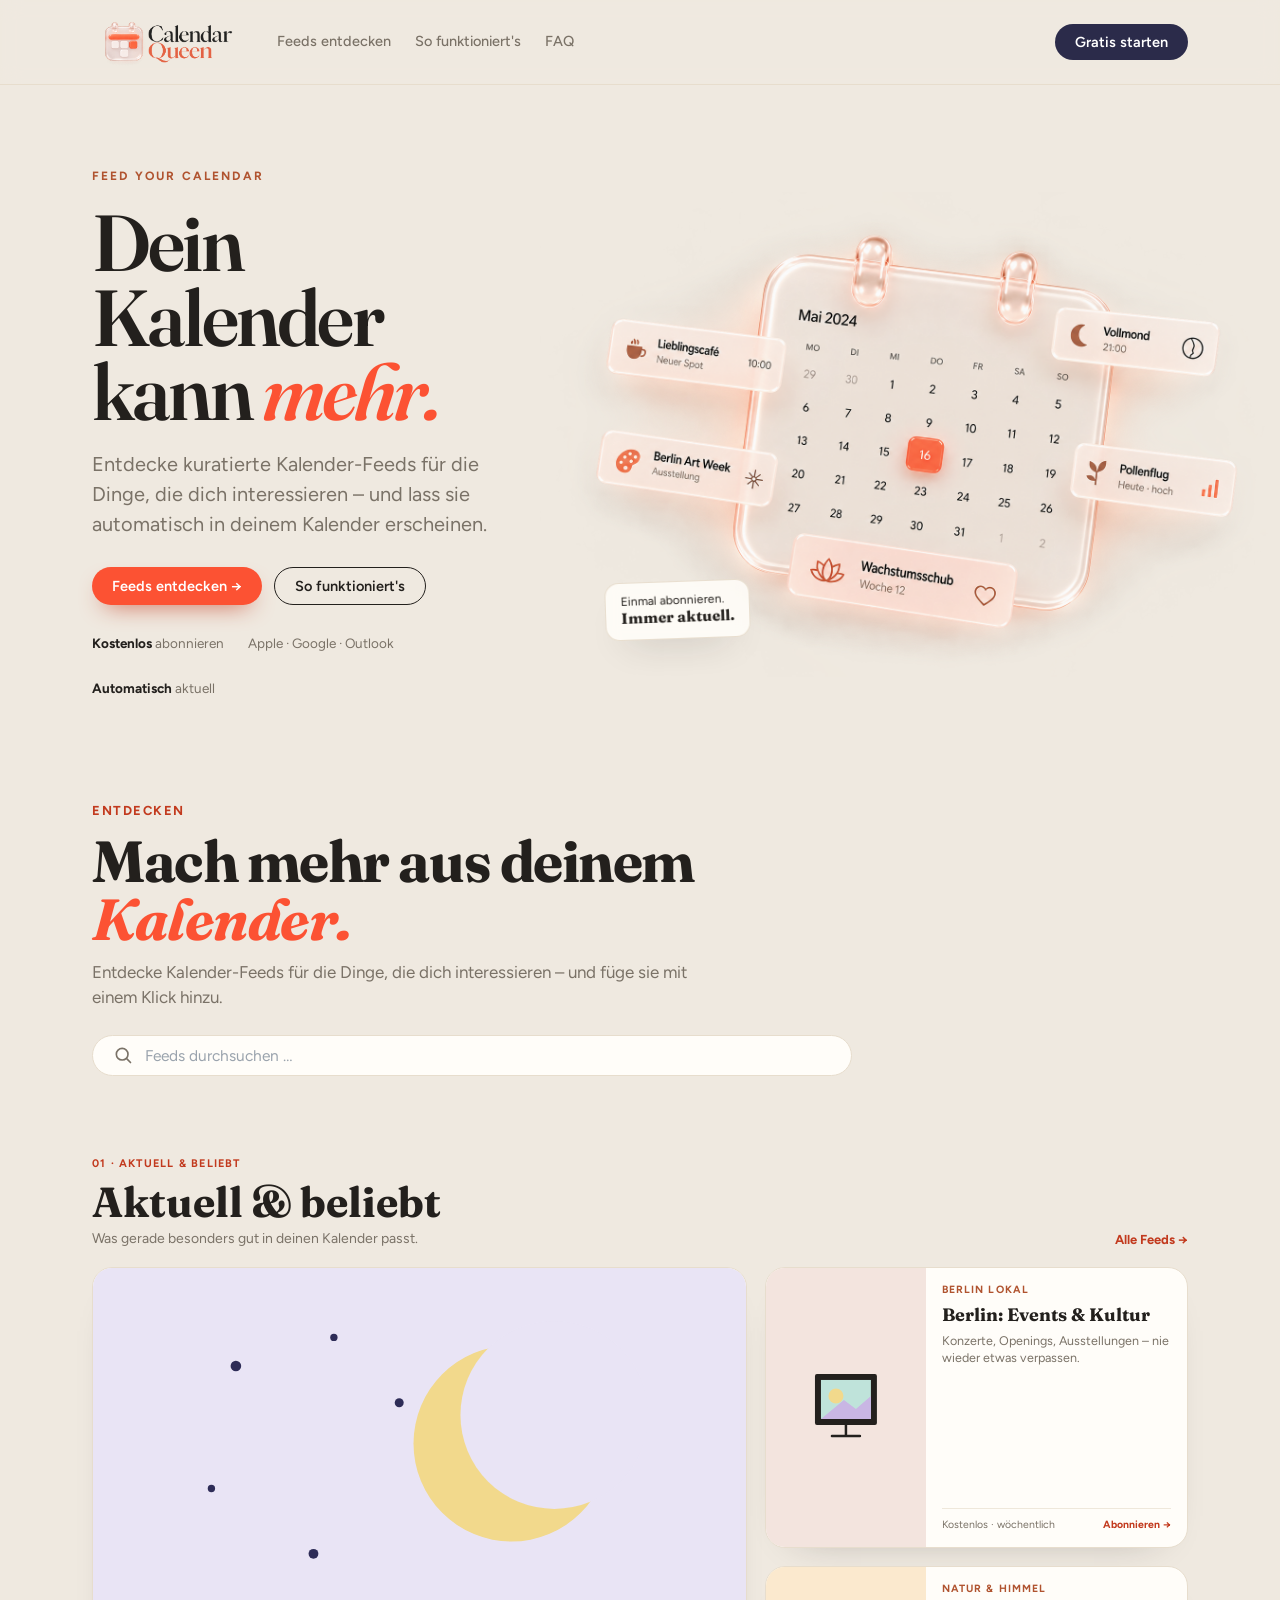
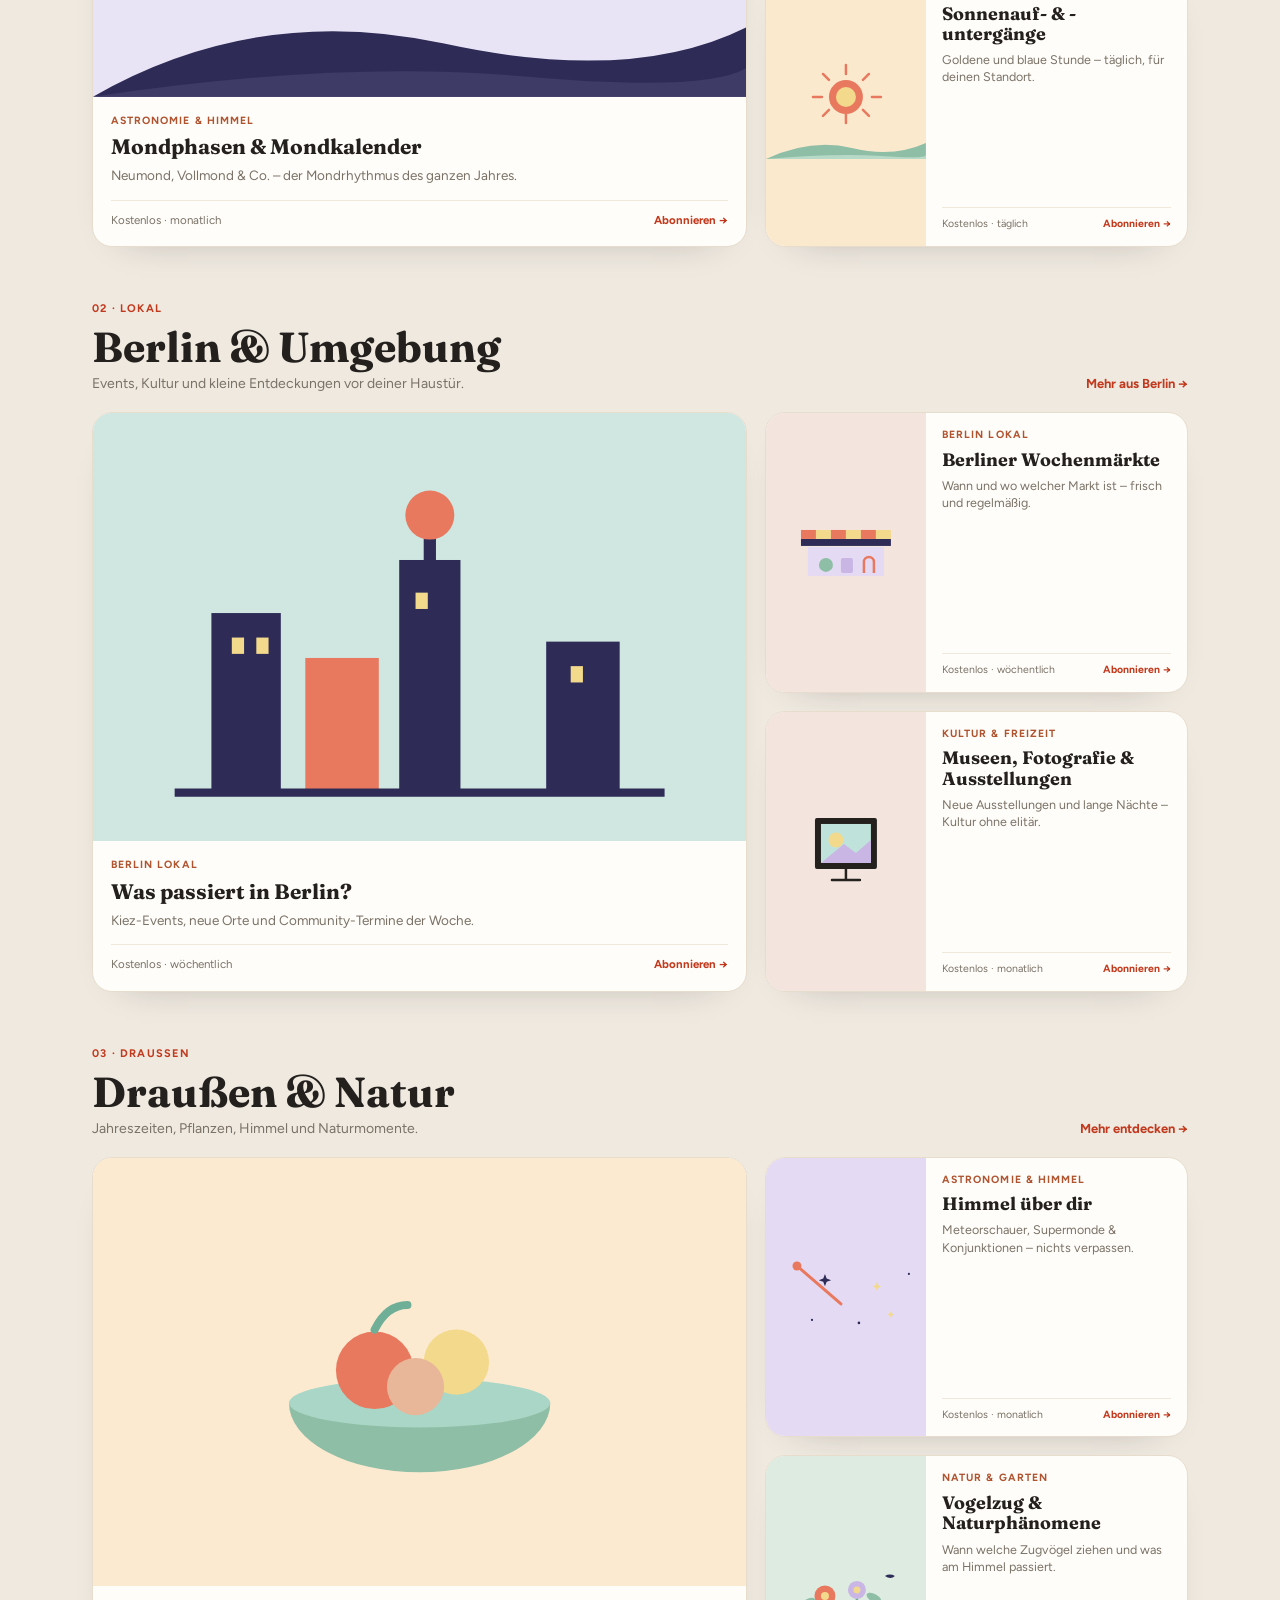
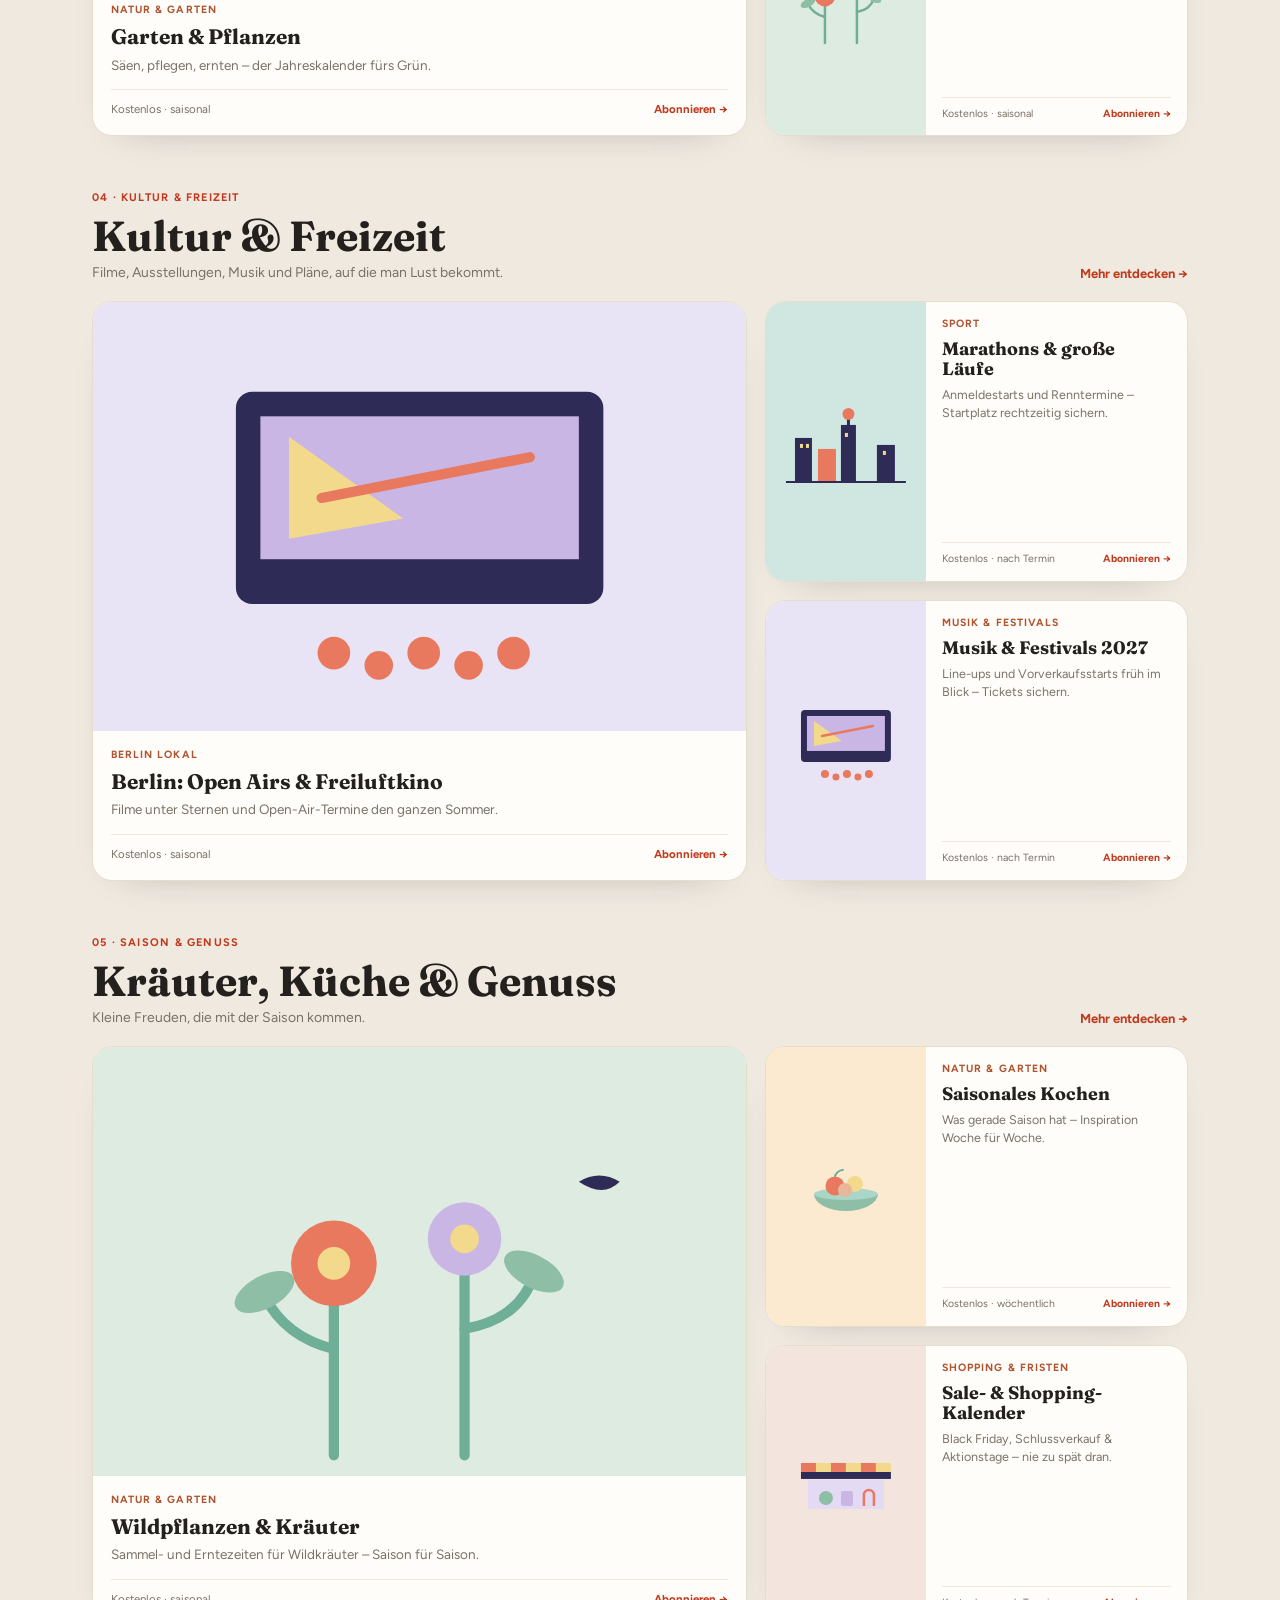
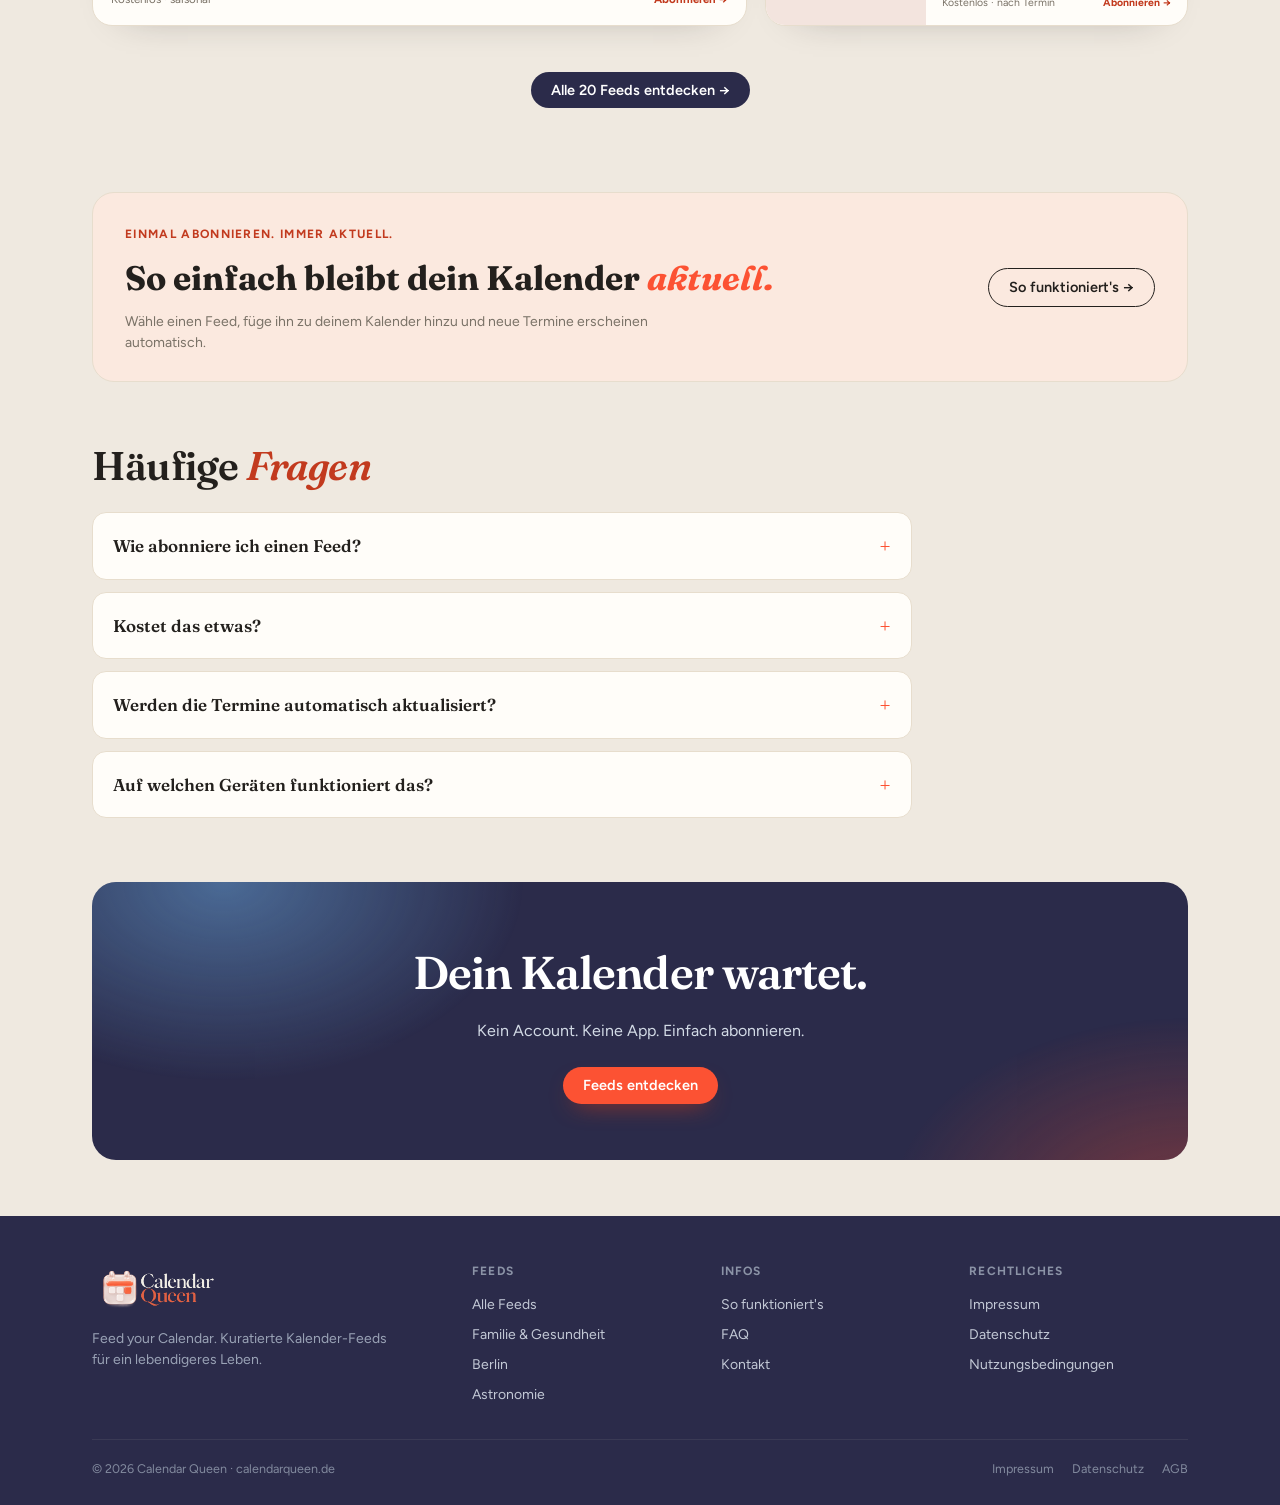
==== commit 3959b6c9: "update tracking" ====
--- a/index.html
+++ b/index.html
@@ -13,6 +13,7 @@
 <link rel="preconnect" href="https://fonts.gstatic.com" crossorigin>
 <link rel="stylesheet" href="https://fonts.googleapis.com/css2?family=Fraunces:ital,opsz,wght@0,9..144,400..600;1,9..144,400&family=Figtree:wght@400;500;600;700&display=swap">
 <link rel="stylesheet" href="assets/style.css">
+<script defer src="https://cloud.umami.is/script.js" data-website-id="1aa6d07c-5011-4c9c-b3e8-731eb8e1c49c"></script>
 </head>
 <body class="home-page">
 
--- a/assets/style.css
+++ b/assets/style.css
@@ -442,7 +442,16 @@
 .home-section-head p{margin:0;color:var(--muted);font-size:14px;}
 .home-section-head>a{font-size:13px;font-weight:700;color:var(--coral-ink);white-space:nowrap;}
 .home-kicker{font-size:11px;letter-spacing:.11em;text-transform:uppercase;font-weight:700;color:var(--coral-ink);}
-.mosaic{display:grid;grid-template-columns:2fr 1fr;grid-template-rows:repeat(2,minmax(0,1fr));gap:18px;min-height:560px;}
+.mosaic{display:grid;grid-template-columns:1.55fr 1fr;grid-template-rows:repeat(2,minmax(0,1fr));gap:18px;min-height:390px;align-items:stretch;}
+.mosaic .home-feed{min-height:0;}
+.mosaic .home-feed.is-large{grid-row:1 / span 2;}
+.mosaic .home-feed.is-small{flex-direction:row;}
+.mosaic .home-feed.is-small .home-feed-illu{width:38%;flex:0 0 38%;min-height:0;height:auto;}
+.mosaic .home-feed.is-small .home-feed-body{padding:14px 16px;min-width:0;}
+.mosaic .home-feed.is-small .home-feed-body h4{font-size:18px;}
+.mosaic .home-feed.is-small .home-feed-body p{font-size:12.5px;line-height:1.4;margin-bottom:8px;}
+.mosaic .home-feed.is-small .home-feed-foot{font-size:10.5px;padding-top:8px;}
+.mosaic .home-feed.is-large .home-feed-illu{min-height:0;flex:1 1 auto;}
 .mosaic .home-feed{min-height:0;}
 .mosaic .home-feed.is-large{grid-row:1 / span 2;}
 .home-feed{display:flex;flex-direction:column;background:var(--surface);border:1px solid var(--hair);border-radius:20px;overflow:hidden;box-shadow:0 16px 40px -34px rgba(35,32,29,.48);transition:transform .16s ease,box-shadow .16s ease,border-color .16s ease;}
@@ -472,8 +481,8 @@
 #rows .ec .illu{min-height:210px;}
 #rows .ec-body{display:flex;flex-direction:column;flex:1;}
 #rows .ec-foot{margin-top:auto;}
-@media (max-width:900px){.mosaic{min-height:520px;}.info-grid{grid-template-columns:1fr 1fr;}.how-teaser{align-items:flex-start;flex-direction:column;}.home-section-head{align-items:flex-start;flex-direction:column;gap:8px;}}
-@media (max-width:620px){.mosaic{grid-template-columns:1fr;grid-template-rows:none;min-height:0;}.mosaic .home-feed.is-large{grid-row:auto;}.mosaic .home-feed,.mosaic .home-feed.is-large{min-height:0;}.home-feed-illu,.home-feed.is-large .home-feed-illu{min-height:200px;}.info-grid{grid-template-columns:1fr;}.home-section-head h3{font-size:32px;}}
+@media (max-width:900px){.mosaic{min-height:360px;}.info-grid{grid-template-columns:1fr 1fr;}.how-teaser{align-items:flex-start;flex-direction:column;}.home-section-head{align-items:flex-start;flex-direction:column;gap:8px;}}
+@media (max-width:620px){.mosaic{grid-template-columns:1fr;grid-template-rows:none;min-height:0;}.mosaic .home-feed.is-large{grid-row:auto;}.mosaic .home-feed,.mosaic .home-feed.is-large{min-height:0;}.mosaic .home-feed.is-small{flex-direction:column;}.mosaic .home-feed.is-small .home-feed-illu{width:100%;flex-basis:auto;min-height:180px;}.home-feed-illu,.home-feed.is-large .home-feed-illu{min-height:200px;}.info-grid{grid-template-columns:1fr;}.home-section-head h3{font-size:32px;}}
 
 /* V4: homepage editorial browse + clean feed library */
 .home-discovery{padding-top:34px;}
@@ -519,5 +528,23 @@
 #rows .ec .illu{min-height:210px;}
 #rows .ec-body{display:flex;flex-direction:column;flex:1;}
 #rows .ec-foot{margin-top:auto;}
-@media (max-width:900px){.mosaic{min-height:520px;}.info-grid{grid-template-columns:1fr 1fr;}.how-teaser{align-items:flex-start;flex-direction:column;}.home-section-head{align-items:flex-start;flex-direction:column;gap:8px;}}
-@media (max-width:620px){.mosaic{grid-template-columns:1fr;grid-template-rows:none;min-height:0;}.mosaic .home-feed.is-large{grid-row:auto;}.mosaic .home-feed,.mosaic .home-feed.is-large{min-height:0;}.home-feed-illu,.home-feed.is-large .home-feed-illu{min-height:200px;}.info-grid{grid-template-columns:1fr;}.home-section-head h3{font-size:32px;}}
+@media (max-width:900px){.mosaic{min-height:360px;}.info-grid{grid-template-columns:1fr 1fr;}.how-teaser{align-items:flex-start;flex-direction:column;}.home-section-head{align-items:flex-start;flex-direction:column;gap:8px;}}
+@media (max-width:620px){.mosaic{grid-template-columns:1fr;grid-template-rows:none;min-height:0;}.mosaic .home-feed.is-large{grid-row:auto;}.mosaic .home-feed,.mosaic .home-feed.is-large{min-height:0;}.mosaic .home-feed.is-small{flex-direction:column;}.mosaic .home-feed.is-small .home-feed-illu{width:100%;flex-basis:auto;min-height:180px;}.home-feed-illu,.home-feed.is-large .home-feed-illu{min-height:200px;}.info-grid{grid-template-columns:1fr;}.home-section-head h3{font-size:32px;}}
+
+/* Final homepage mosaic refinement: compact horizontal side cards, no dead space. */
+.mosaic{grid-template-columns:1.55fr 1fr;grid-template-rows:repeat(2,minmax(0,1fr));min-height:390px;align-items:stretch;}
+.mosaic .home-feed.is-small{flex-direction:row;}
+.mosaic .home-feed.is-small .home-feed-illu{width:38%;flex:0 0 38%;height:auto;min-height:0;aspect-ratio:auto;}
+.mosaic .home-feed.is-small .home-feed-body{padding:14px 16px;min-width:0;}
+.mosaic .home-feed.is-small .home-feed-body h4{font-size:18px;}
+.mosaic .home-feed.is-small .home-feed-body p{font-size:12.5px;line-height:1.4;margin-bottom:8px;}
+.mosaic .home-feed.is-small .home-feed-foot{font-size:10.5px;padding-top:8px;}
+.mosaic .home-feed.is-large .home-feed-illu{min-height:0;height:auto;flex:1 1 auto;}
+@media (max-width:900px){.mosaic{min-height:360px;}}
+@media (max-width:620px){
+  .mosaic{grid-template-columns:1fr;grid-template-rows:none;min-height:0;}
+  .mosaic .home-feed.is-large{grid-row:auto;}
+  .mosaic .home-feed.is-small{flex-direction:column;}
+  .mosaic .home-feed.is-small .home-feed-illu{width:100%;flex-basis:auto;min-height:180px;aspect-ratio:16/10;}
+  .mosaic .home-feed.is-large .home-feed-illu{min-height:200px;}
+}
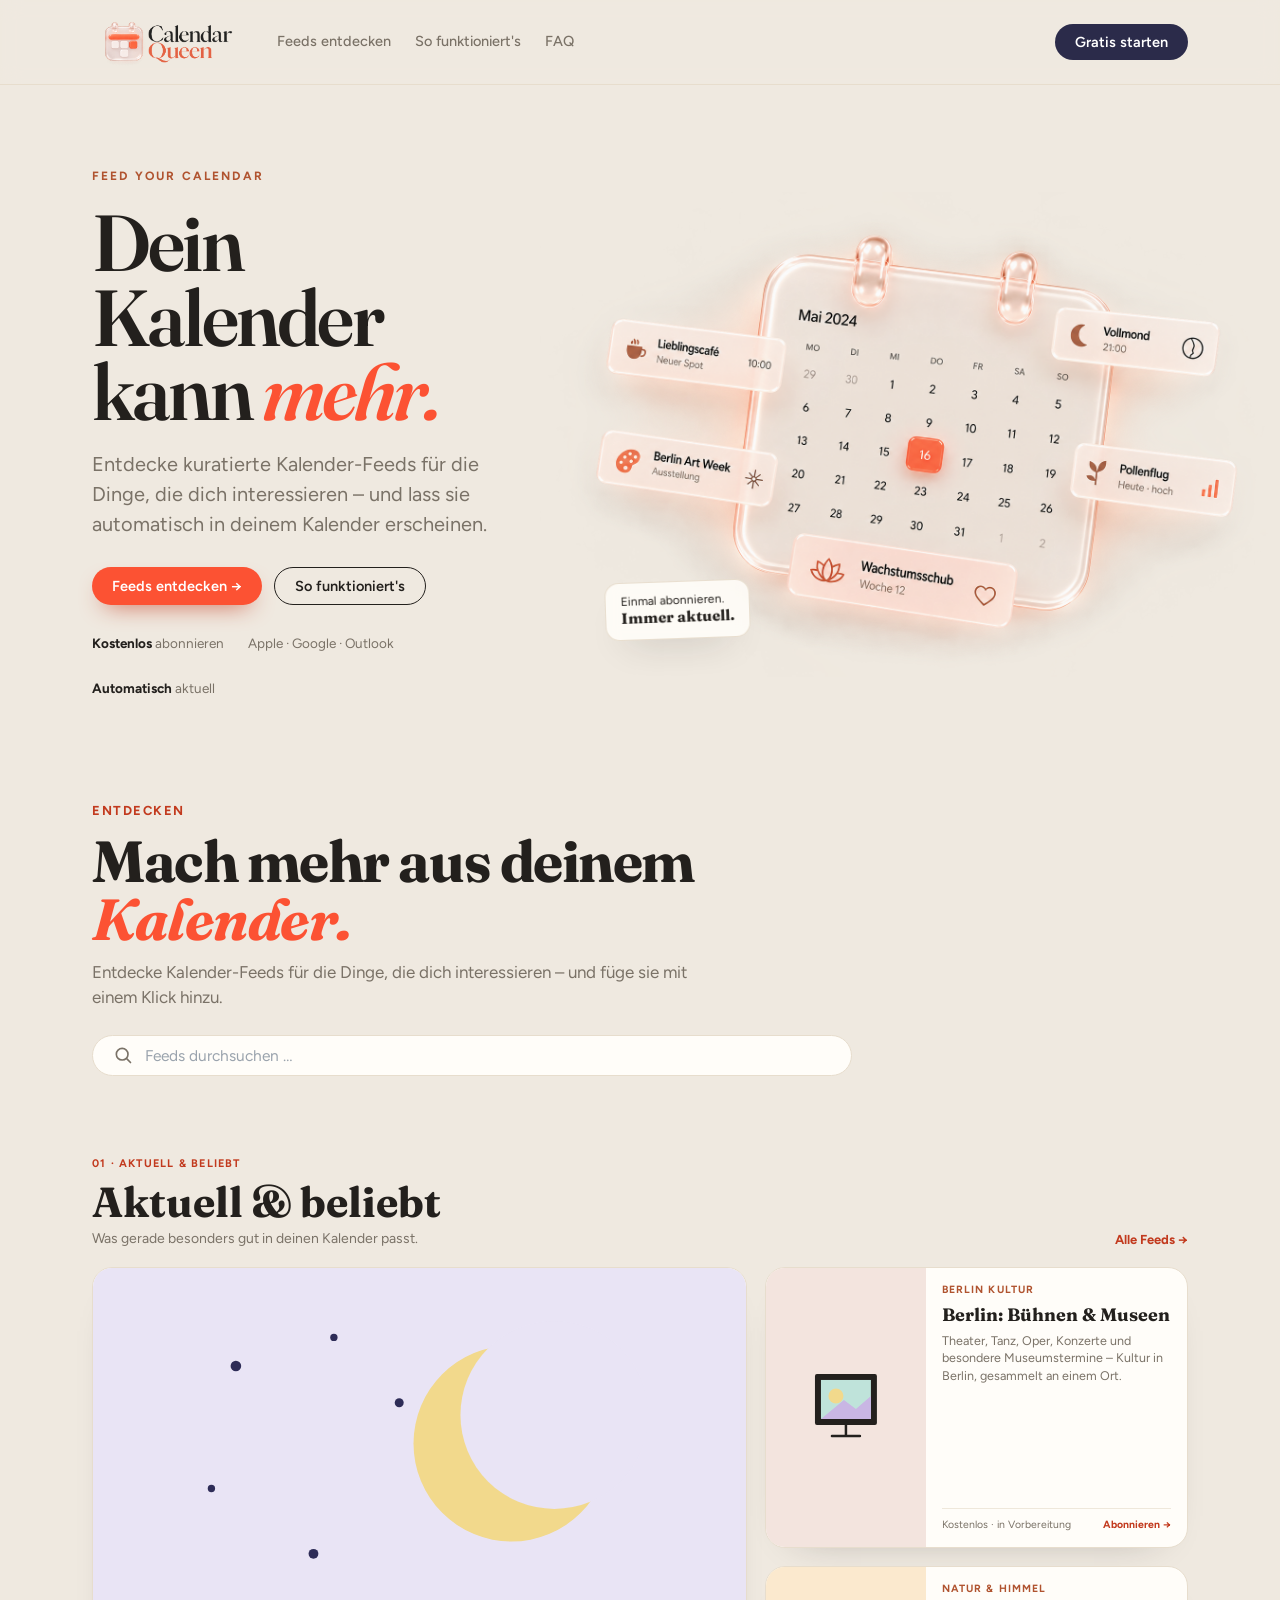
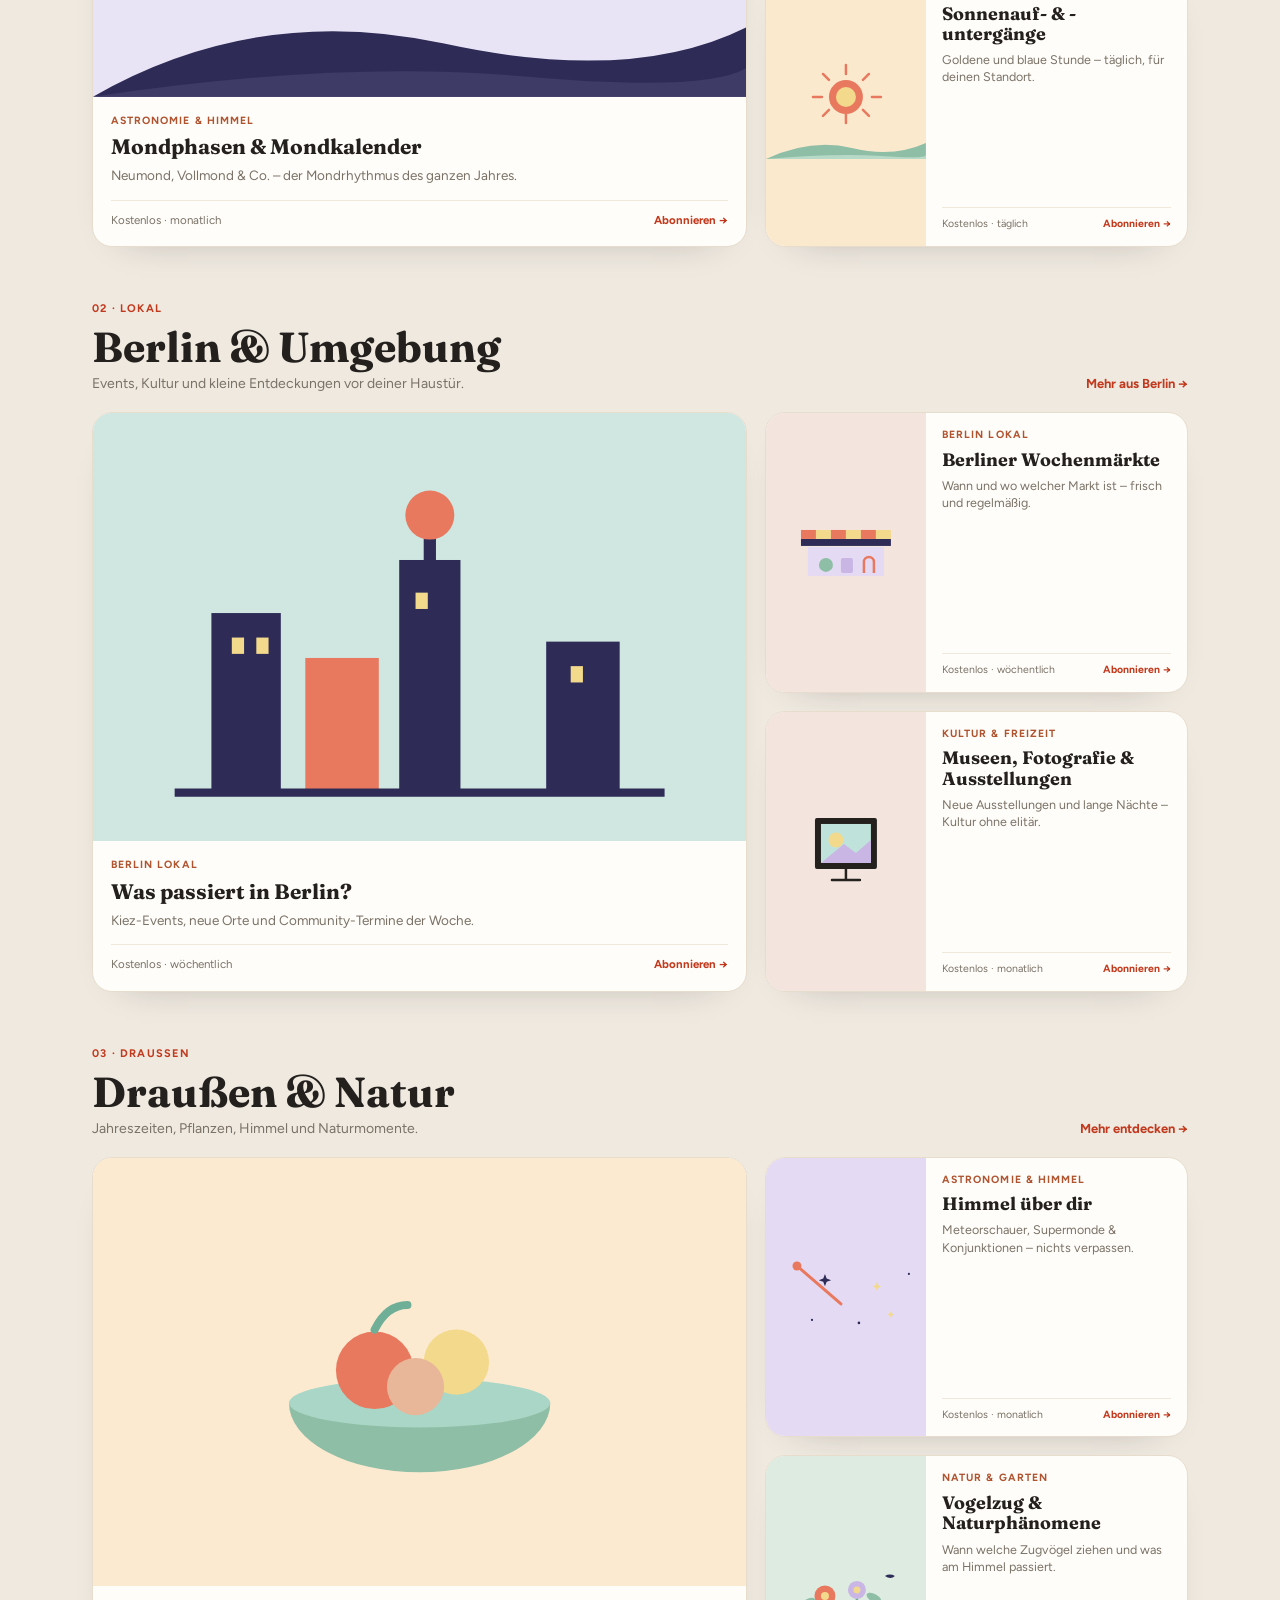
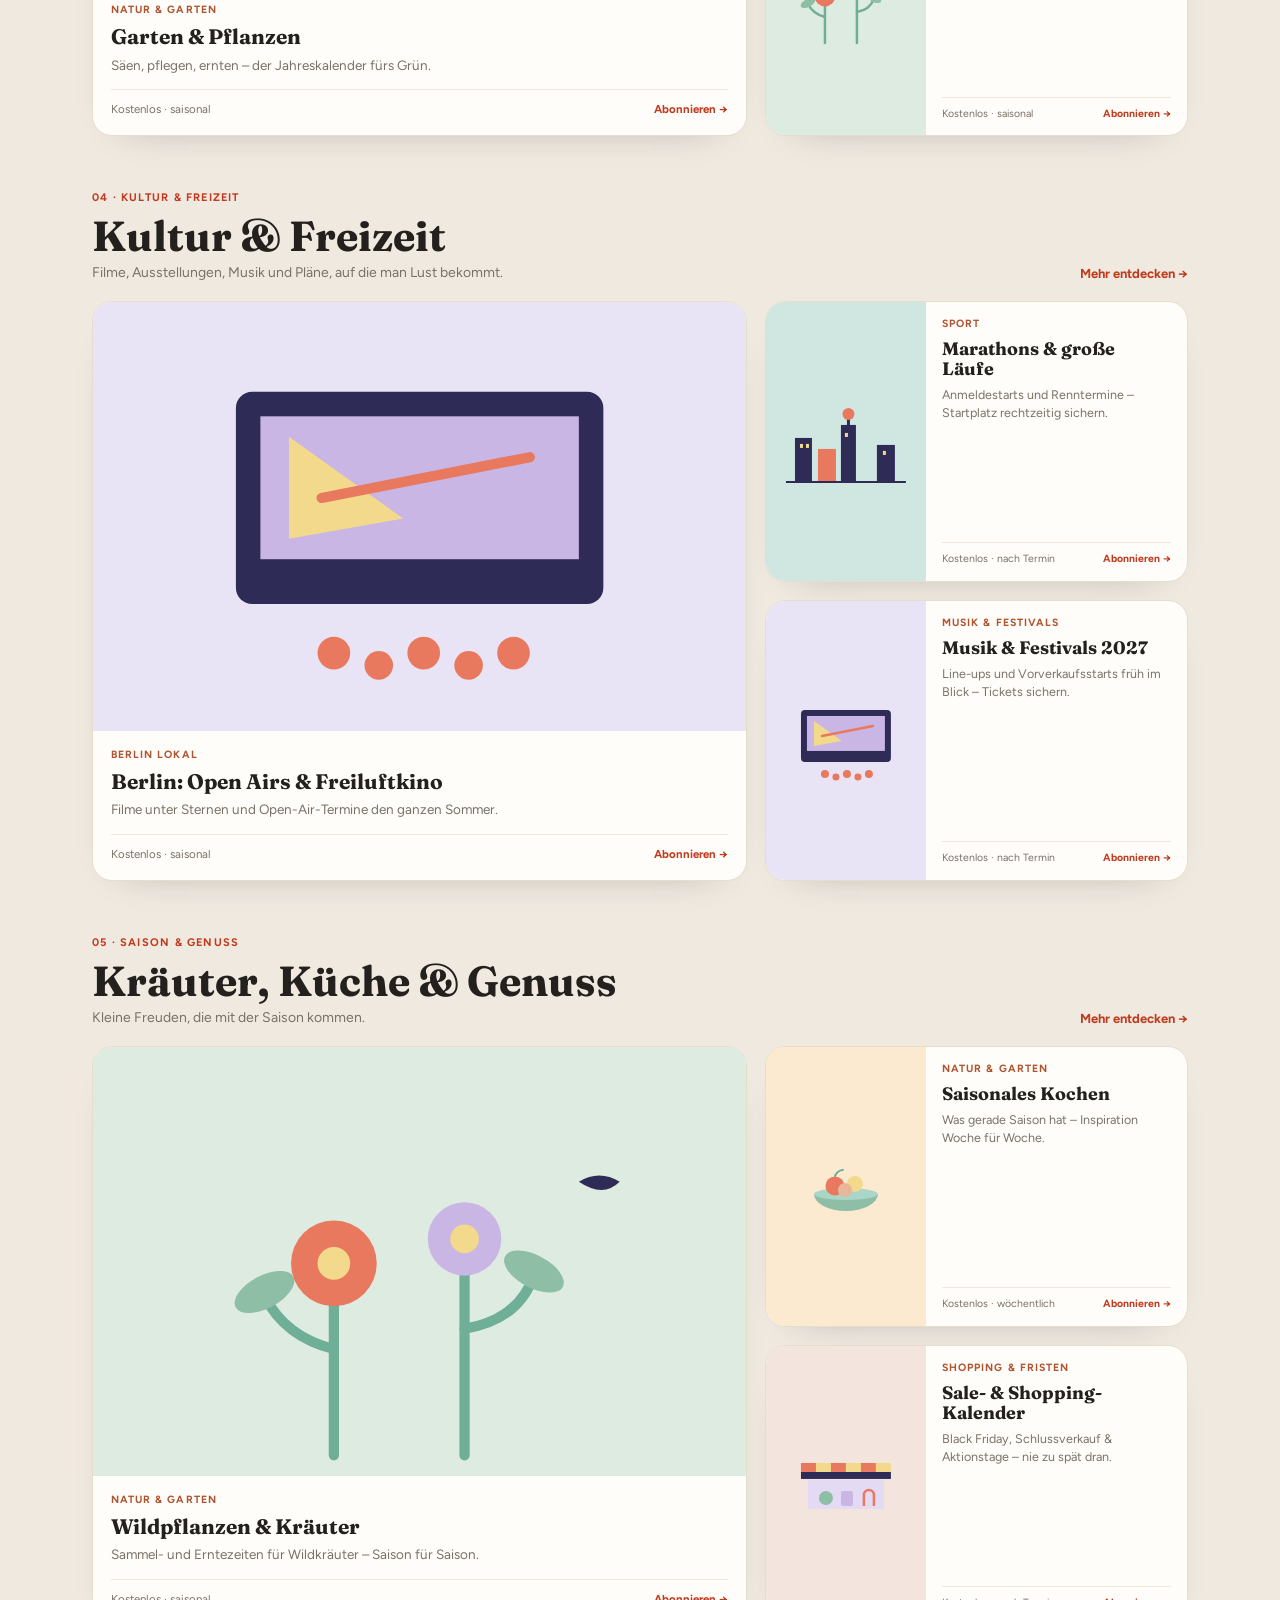
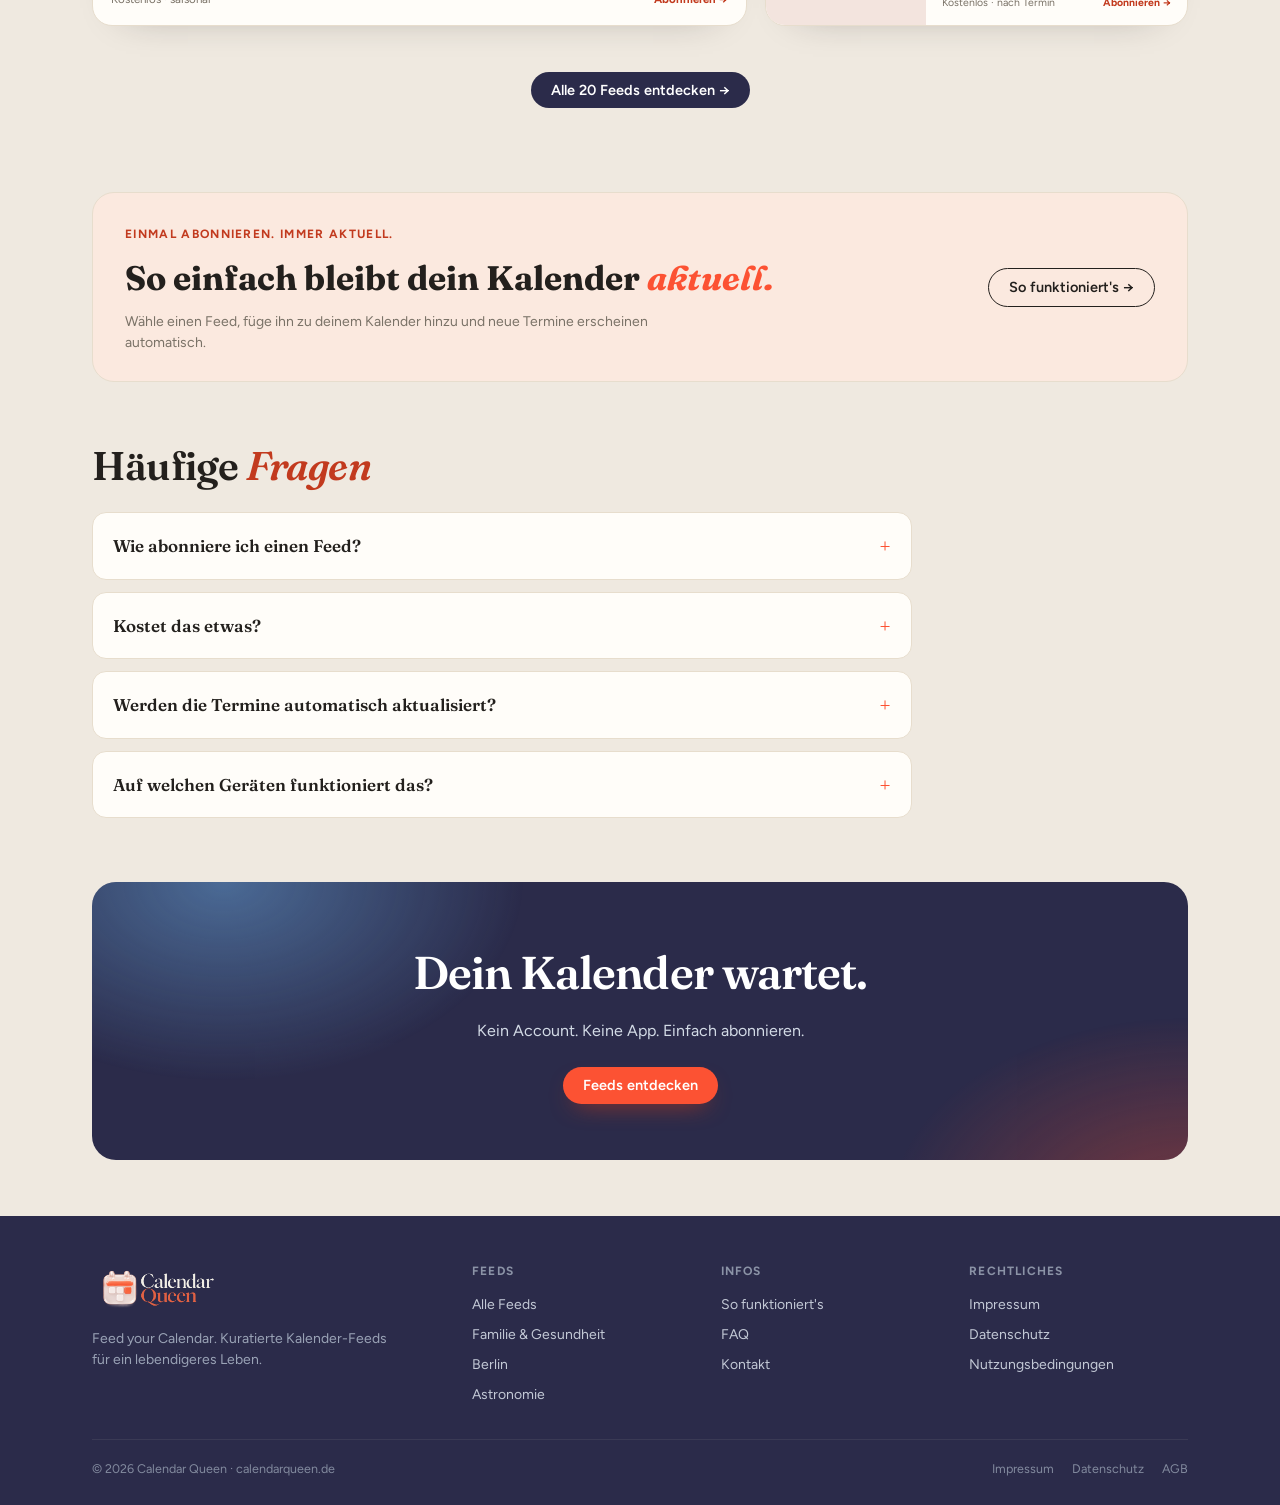
==== commit e4a9ad33: "update berlin culture feed" ====
--- a/index.html
+++ b/index.html
@@ -13,7 +13,7 @@
 <link rel="preconnect" href="https://fonts.gstatic.com" crossorigin>
 <link rel="stylesheet" href="https://fonts.googleapis.com/css2?family=Fraunces:ital,opsz,wght@0,9..144,400..600;1,9..144,400&family=Figtree:wght@400;500;600;700&display=swap">
 <link rel="stylesheet" href="assets/style.css">
-<script defer src="https://cloud.umami.is/script.js" data-website-id="1aa6d07c-5011-4c9c-b3e8-731eb8e1c49c"></script>
+<script defer src="https://cloud.umami.is/script.js" data-website-id="1aa6d07c-5011-4c9c-b3e8-731eb8e1c49c" data-do-not-track="true"></script>
 </head>
 <body class="home-page">
 
@@ -119,7 +119,7 @@
 var SECTIONS = [
   {id:'trending', feeds:[
     {illu:'moon', c:'Astronomie & Himmel', t:'Mondphasen & Mondkalender', d:'Neumond, Vollmond & Co. – der Mondrhythmus des ganzen Jahres.', m:'monatlich'},
-    {illu:'culture', c:'Berlin Lokal', t:'Berlin: Events & Kultur', d:'Konzerte, Openings, Ausstellungen – nie wieder etwas verpassen.', m:'wöchentlich'},
+    {illu:'culture', c:'Berlin Kultur', t:'Berlin: Bühnen & Museen', d:'Theater, Tanz, Oper, Konzerte und besondere Museumstermine – Kultur in Berlin, gesammelt an einem Ort.', m:'in Vorbereitung'},
     {illu:'sun', c:'Natur & Himmel', t:'Sonnenauf- & -untergänge', d:'Goldene und blaue Stunde – täglich, für deinen Standort.', m:'täglich'}
   ]},
   {id:'stadt', feeds:[
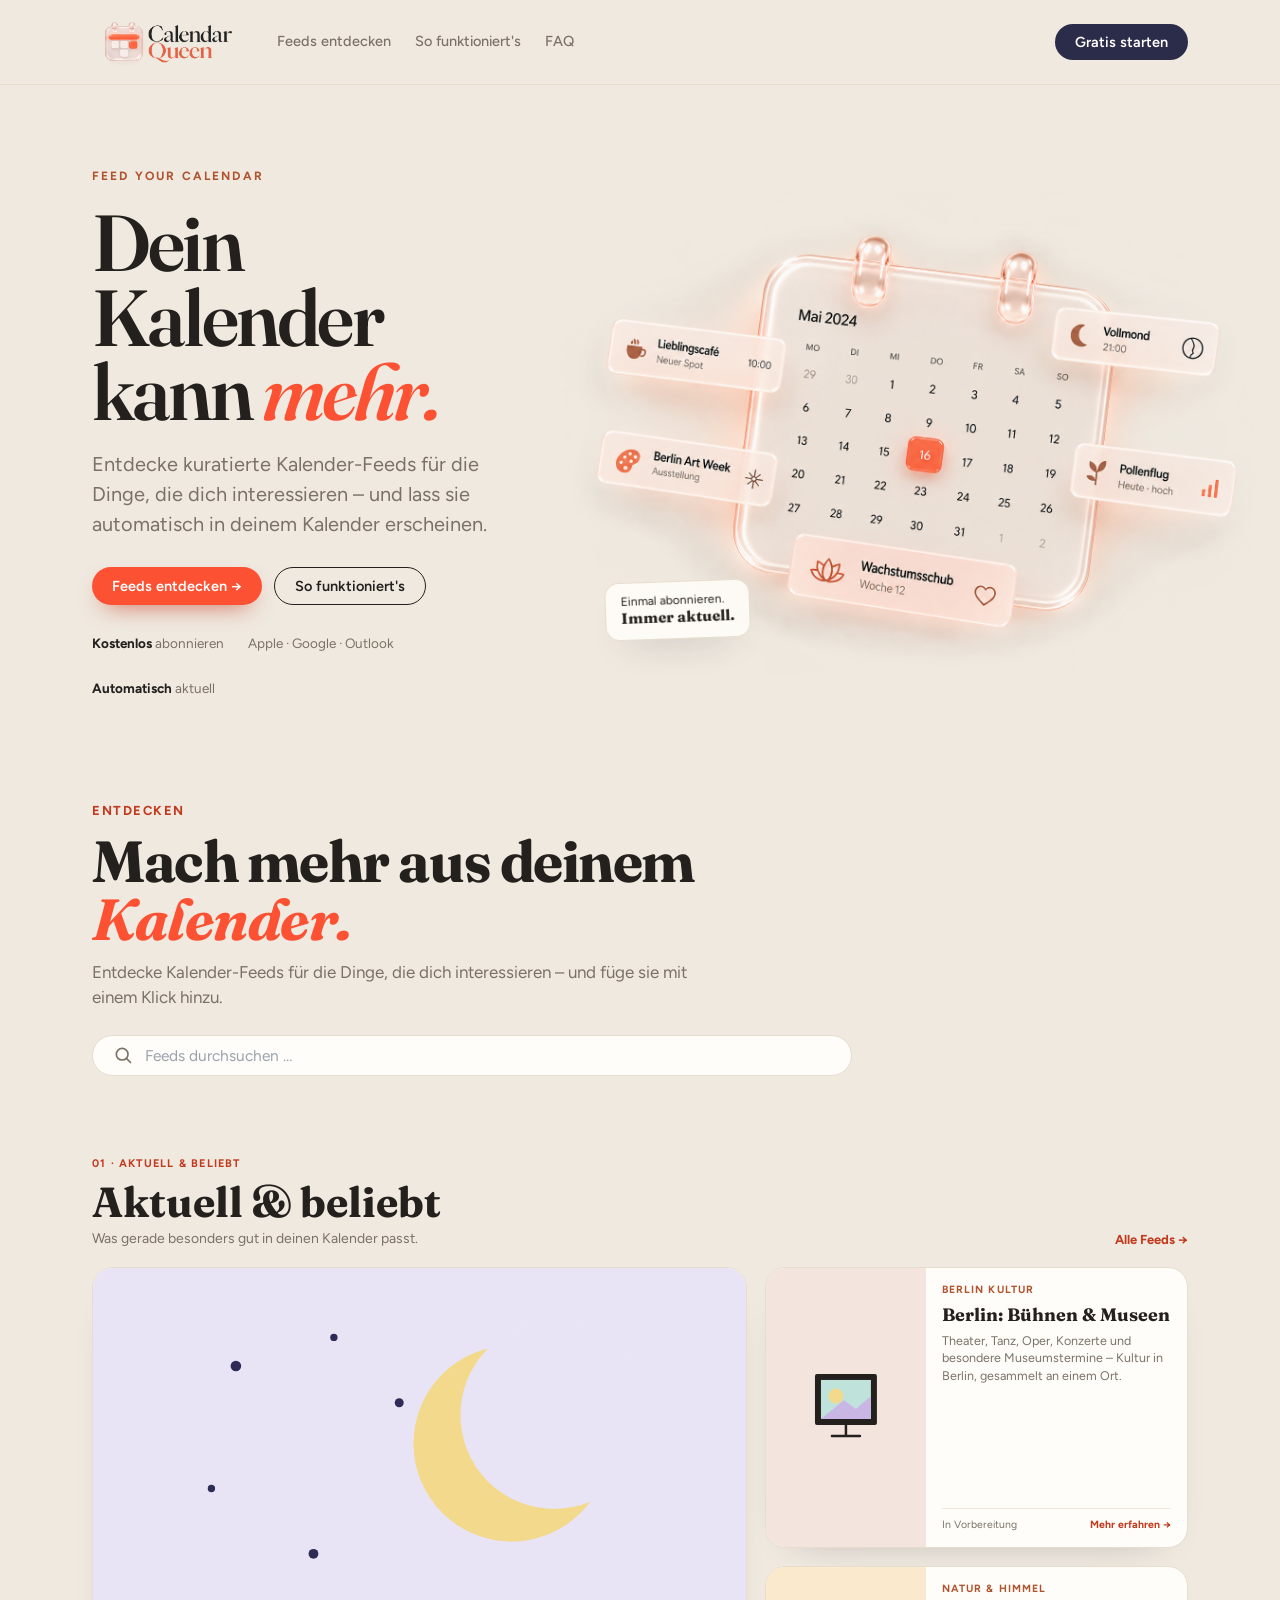
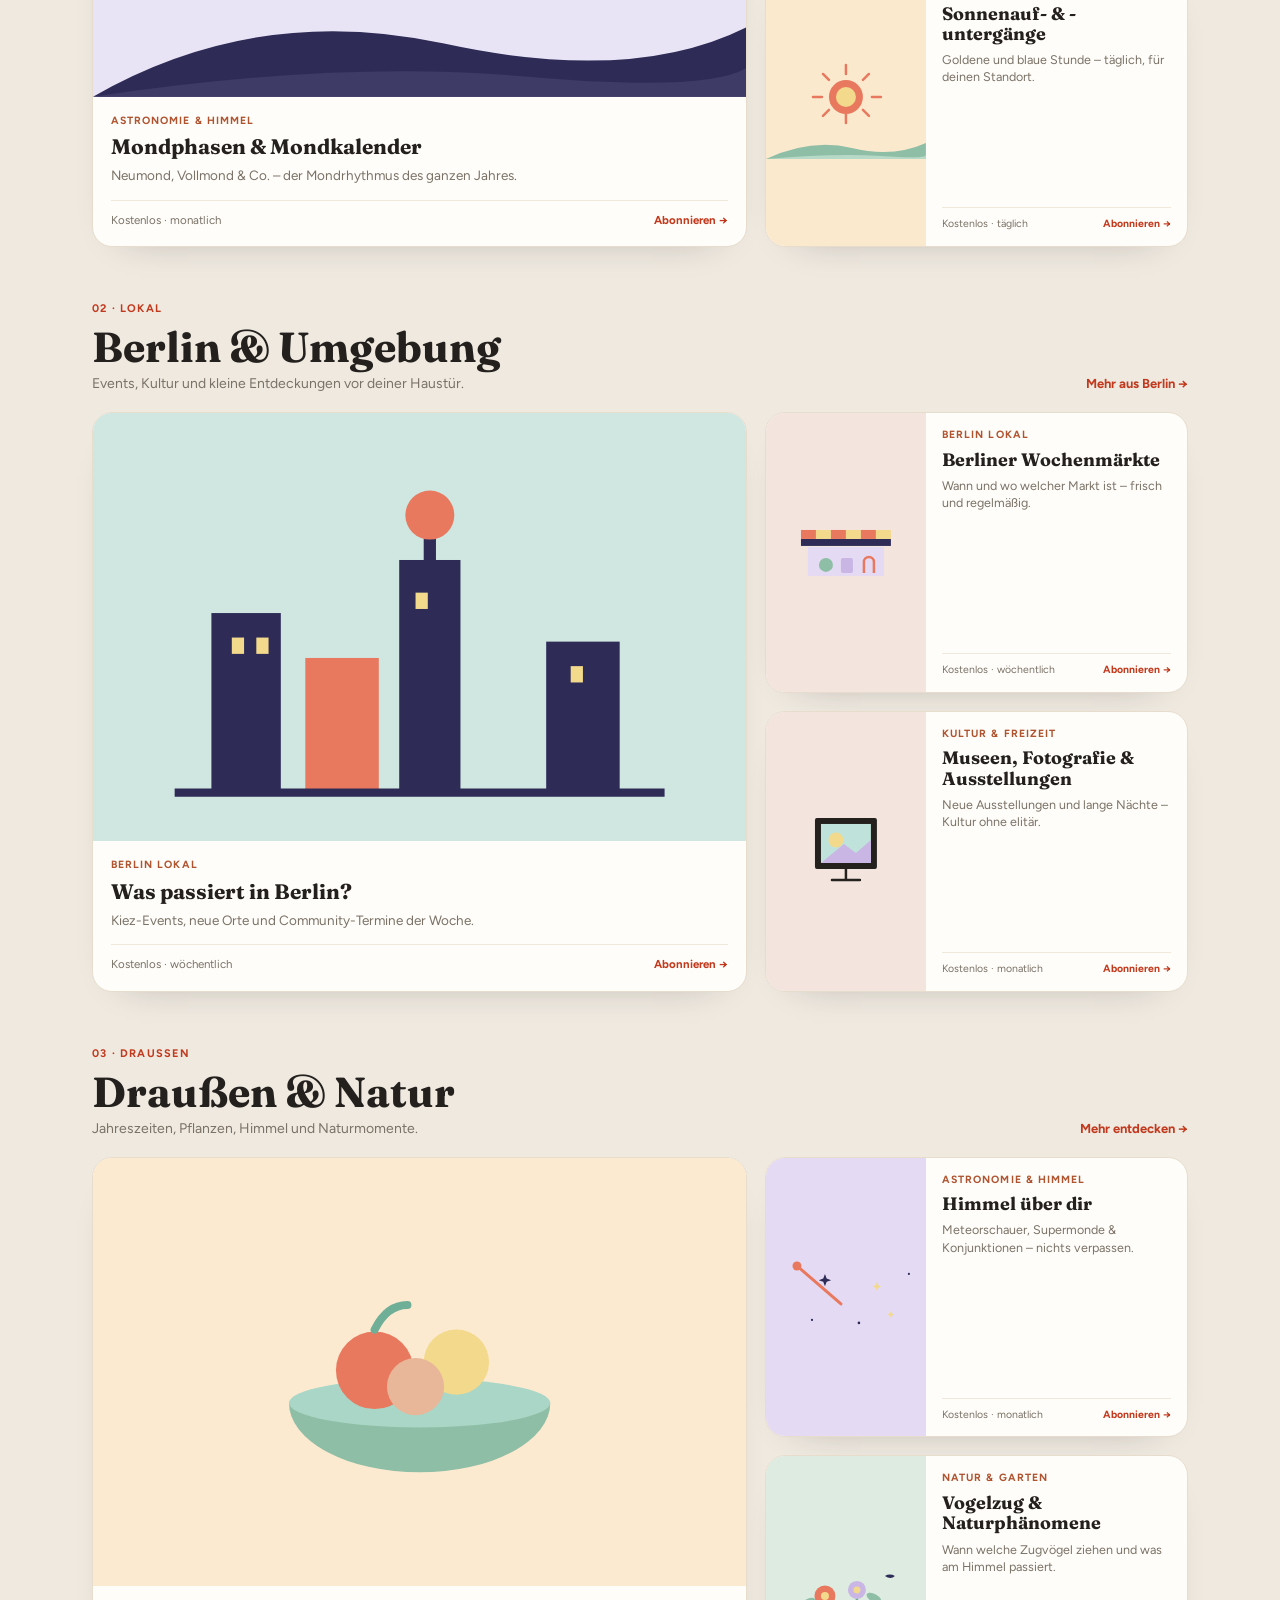
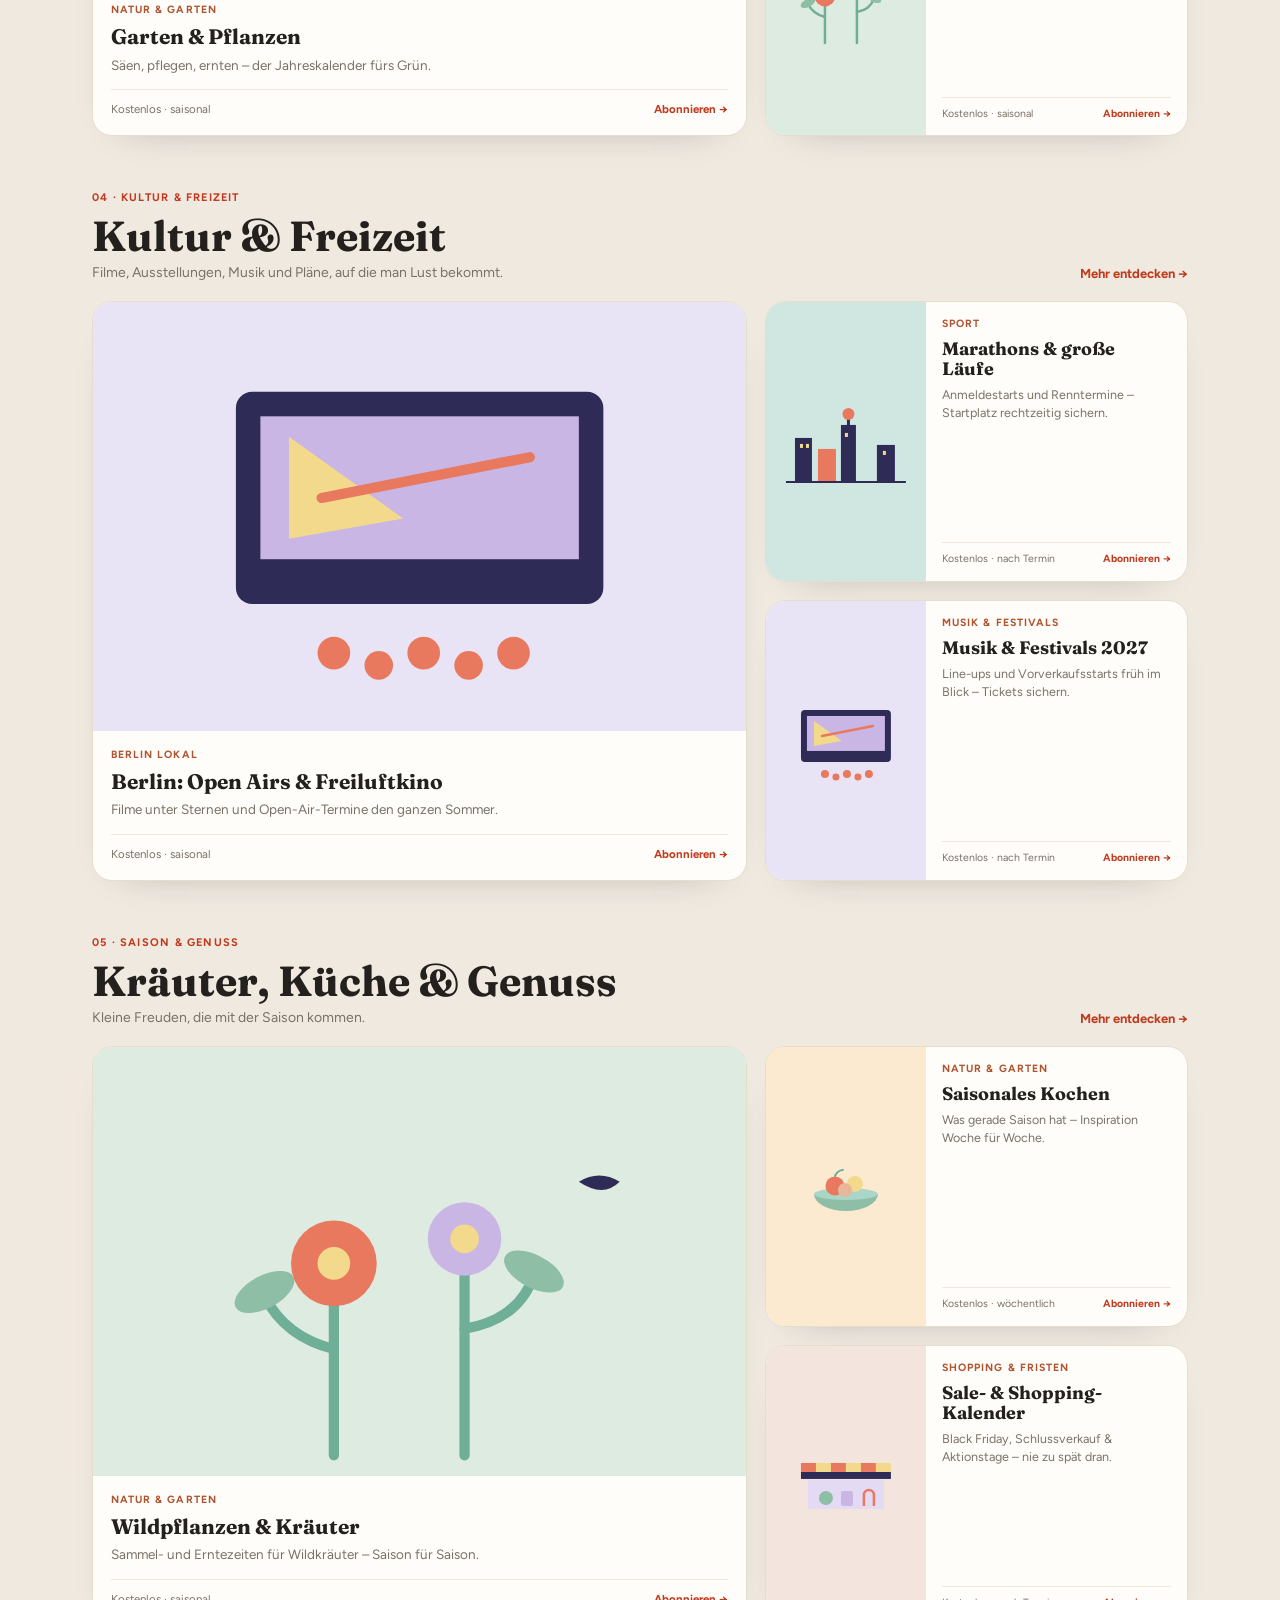
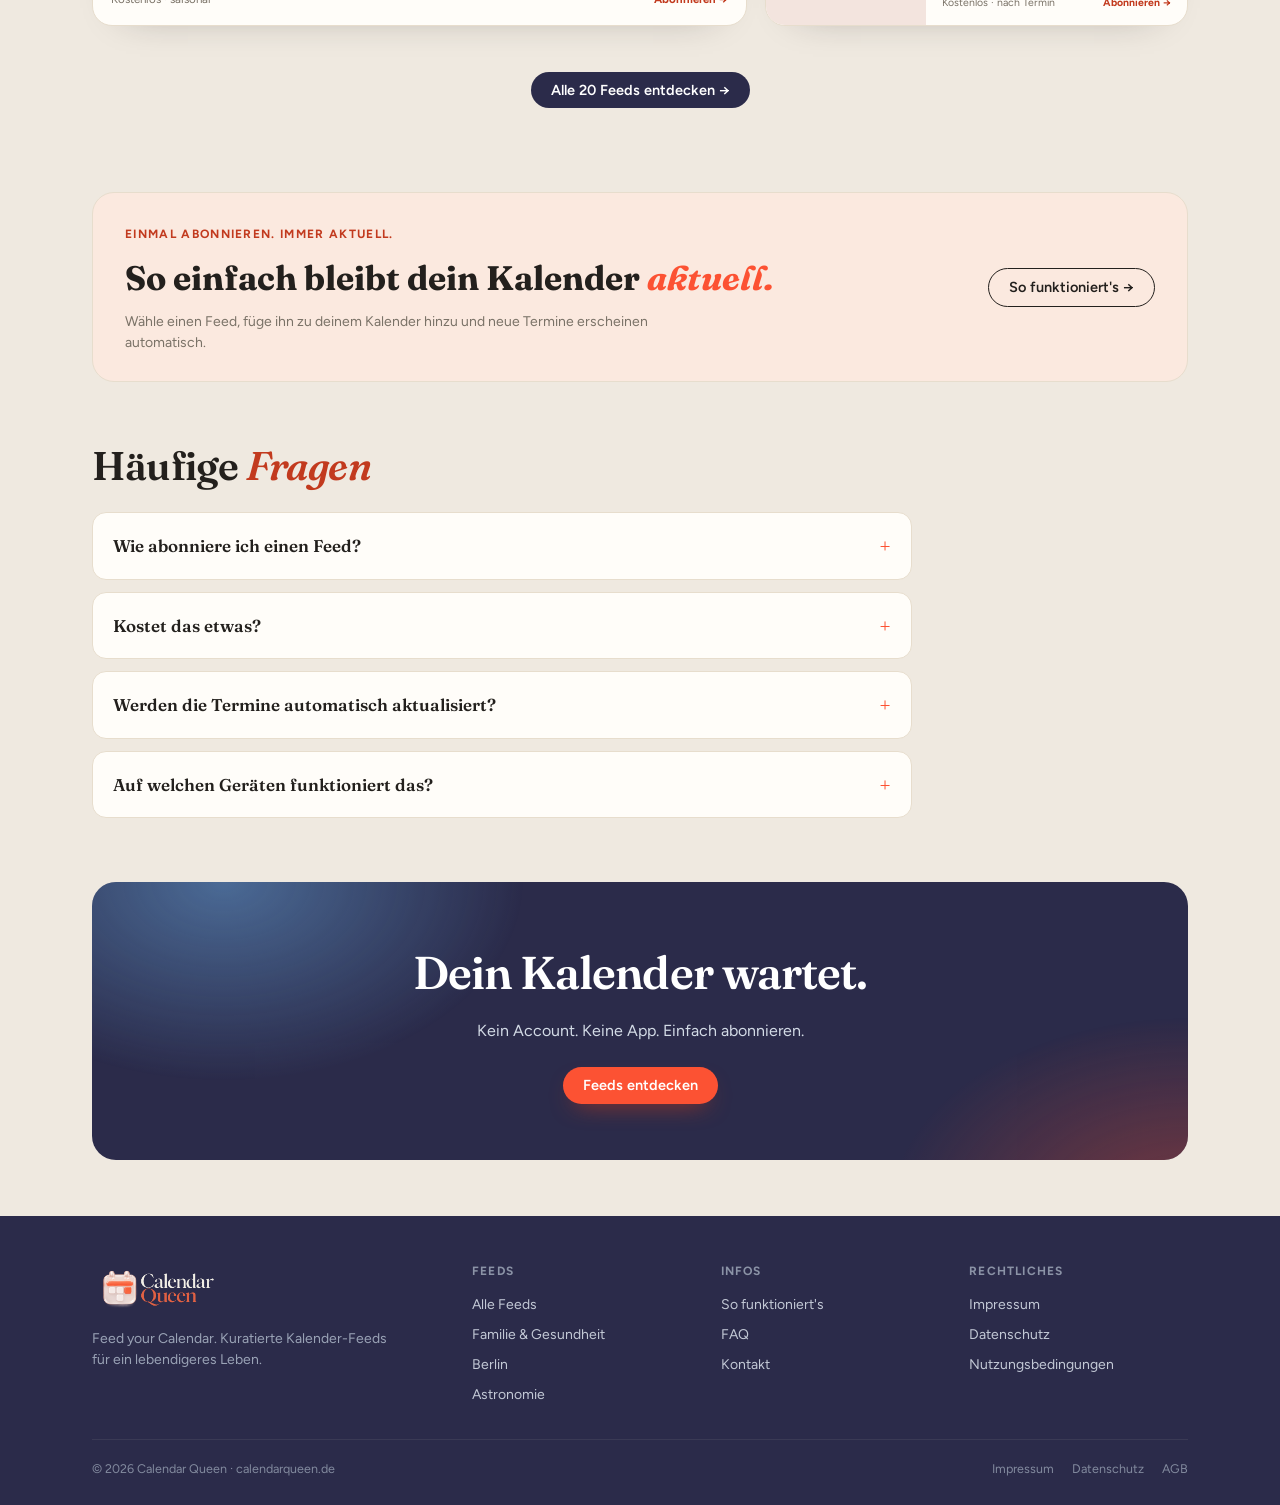
==== commit 83138845: "update berlin culture feed again" ====
--- a/index.html
+++ b/index.html
@@ -144,7 +144,7 @@
   ]}
 ];
 function homeCard(f, cls){
-  return '<a class="home-feed '+(cls||'')+'" href="feed-detail.html"><div class="home-feed-illu" style="background:'+TINT[f.illu]+'">'+ILLU[f.illu]+'</div><div class="home-feed-body"><span class="ec-cat">'+f.c+'</span><h4 class="serif">'+f.t+'</h4><p>'+f.d+'</p><div class="home-feed-foot"><span>Kostenlos · '+f.m+'</span><b>Abonnieren →</b></div></div></a>';
+  return '<a class="home-feed '+(cls||'')+'" href="feed-detail.html?feed='+encodeURIComponent(f.t)+'"><div class="home-feed-illu" style="background:'+TINT[f.illu]+'">'+ILLU[f.illu]+'</div><div class="home-feed-body"><span class="ec-cat">'+f.c+'</span><h4 class="serif">'+f.t+'</h4><p>'+f.d+'</p><div class="home-feed-foot"><span>'+(f.m==='in Vorbereitung'?'In Vorbereitung':'Kostenlos · '+f.m)+'</span><b>'+(f.m==='in Vorbereitung'?'Mehr erfahren →':'Abonnieren →')+'</b></div></div></a>';
 }
 function renderHome(q){
   q=(q||'').trim().toLowerCase();
